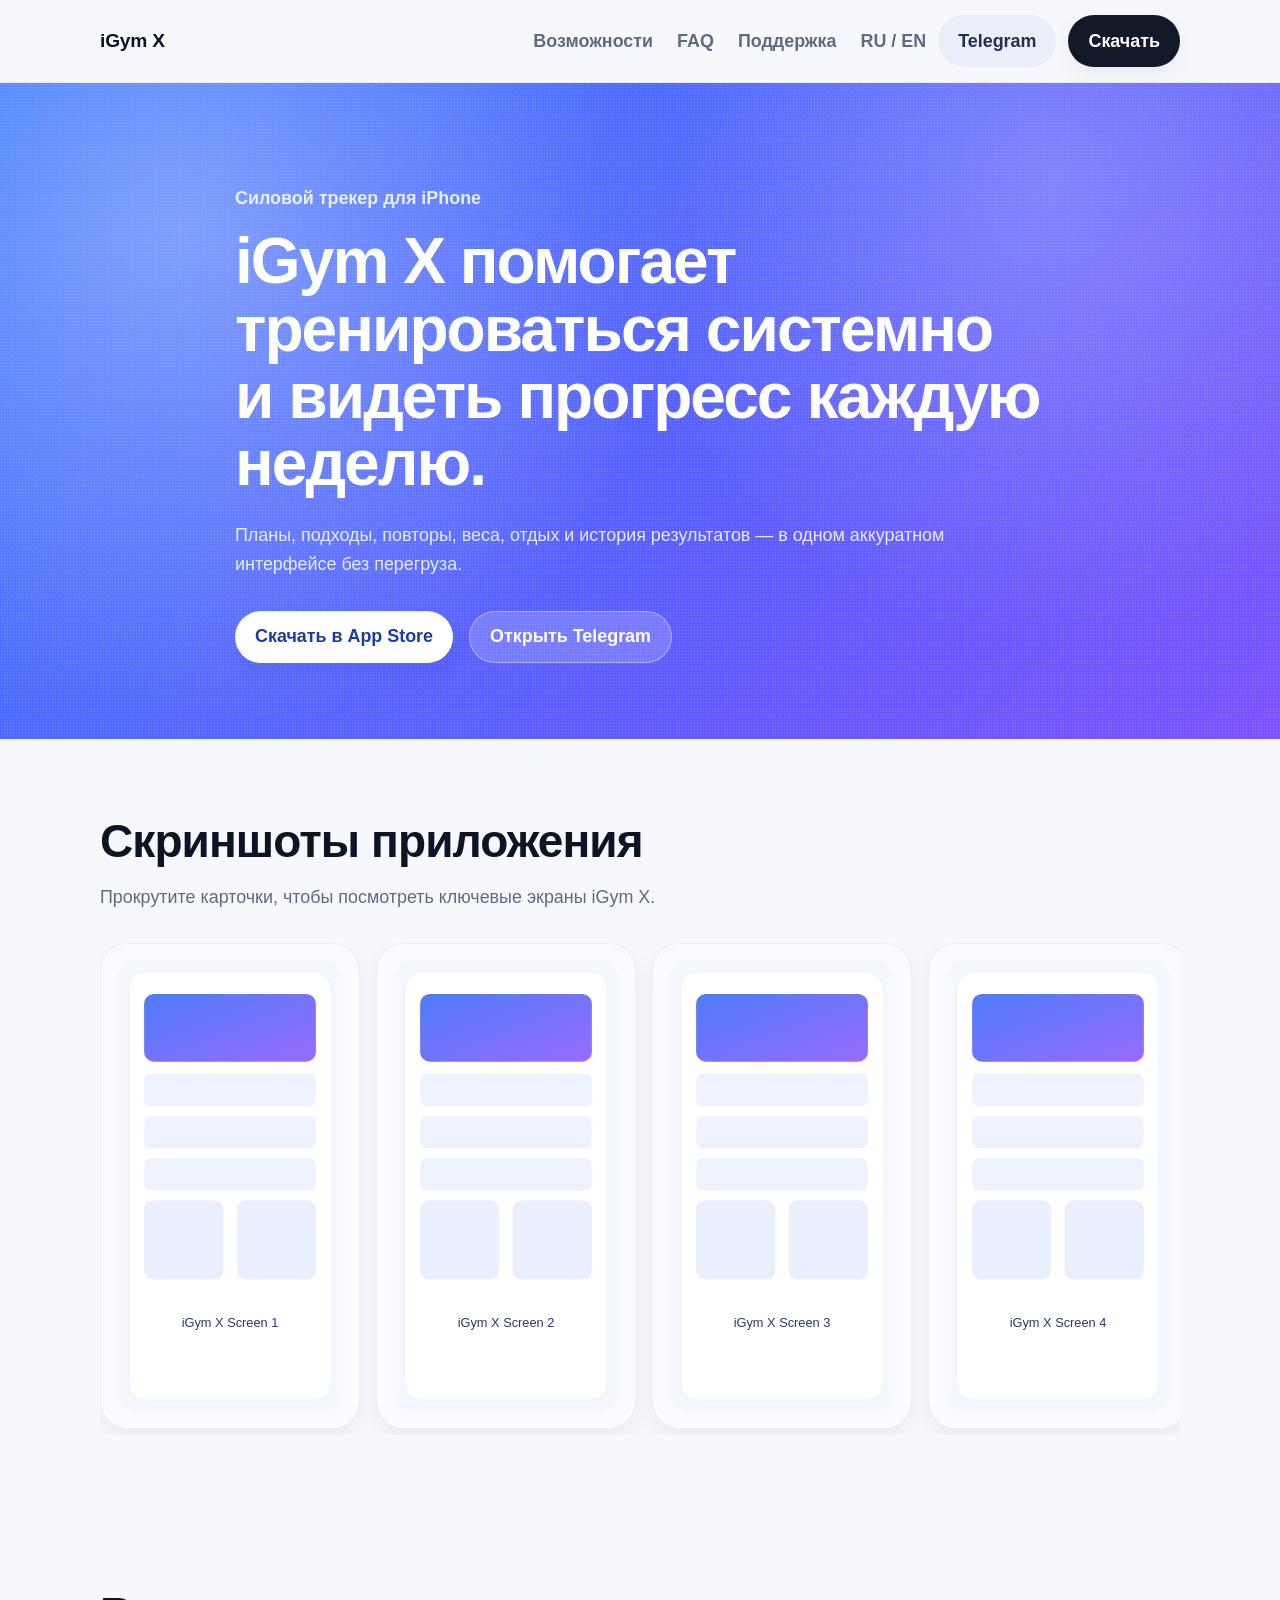
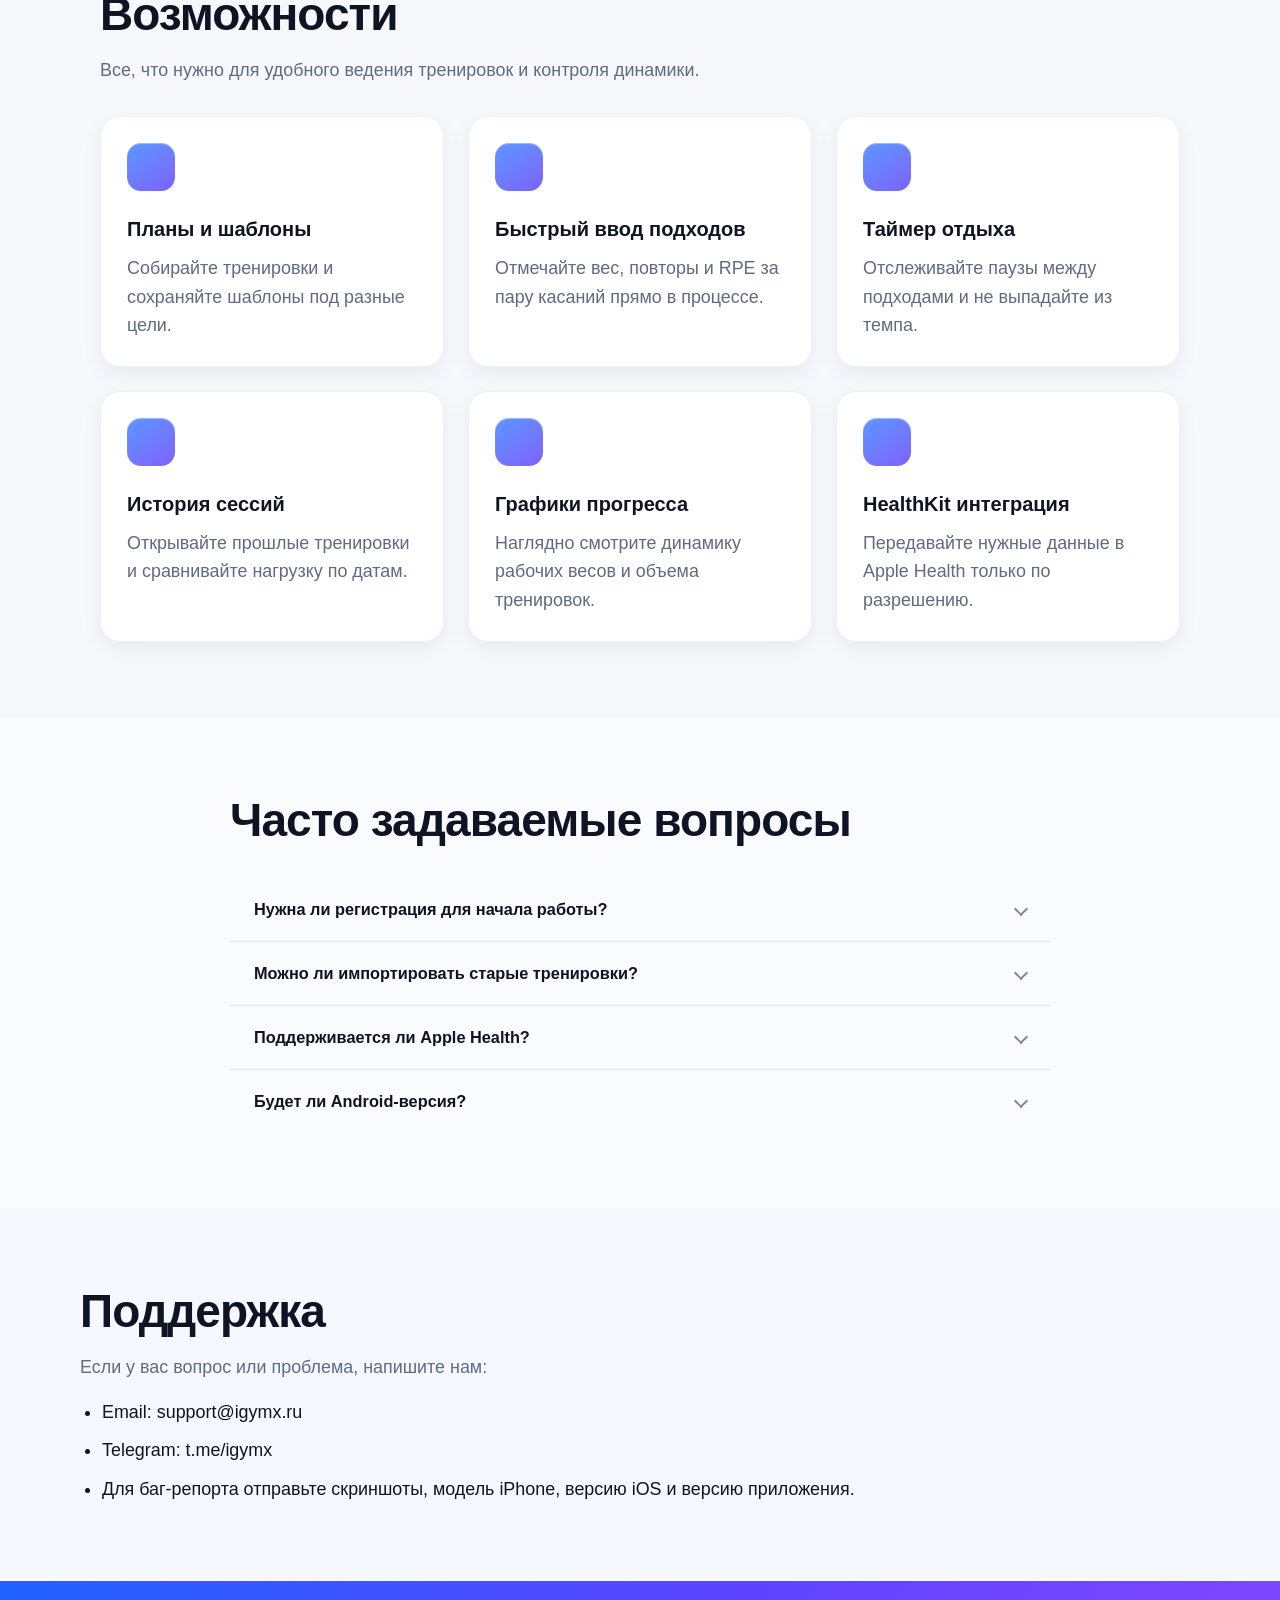
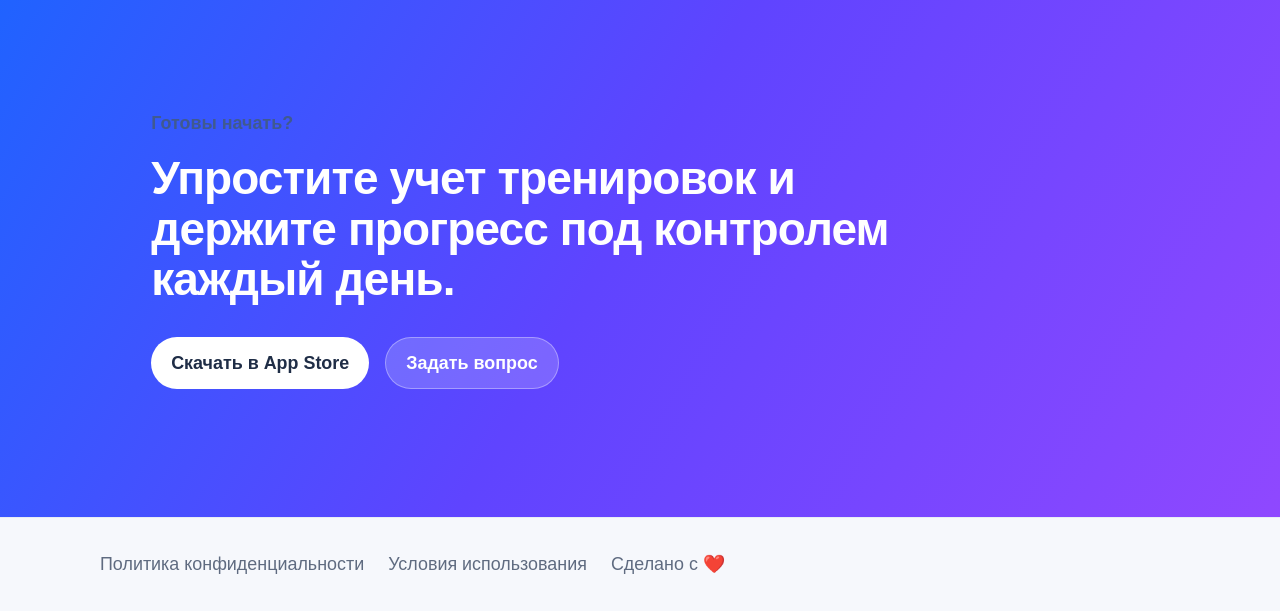
==== index.html @ c6cf5e9f "Refactor landing sections to full-bleed layout" ====
<!doctype html>
<html lang="ru">
<head>
  <meta charset="UTF-8">
  <meta name="viewport" content="width=device-width, initial-scale=1">
  <meta name="description" content="iGym X — силовой трекер для учета тренировок, прогресса и отдыха.">
  <title>iGym X — Силовой трекер тренировок</title>
  <link rel="stylesheet" href="assets/styles.css">
</head>
<body>
  <header class="site-header">
    <div class="container header-inner">
      <a class="brand" href="/">iGym X</a>
      <nav class="header-nav desktop-nav" aria-label="Навигация по сайту">
        <a href="#features">Возможности</a>
        <a href="#faq">FAQ</a>
        <a href="#support">Поддержка</a>
      </nav>
      <div class="header-actions">
        <a class="lang-link" href="index-en.html" aria-label="Switch language">RU / EN</a>
        <a class="btn btn-secondary" href="https://t.me/igymx" target="_blank" rel="noopener">Telegram</a>
        <a class="btn btn-primary" href="#">Скачать</a>
      </div>
      <button class="menu-toggle" type="button" aria-expanded="false" aria-controls="mobile-menu" aria-label="Открыть меню">
        <span></span><span></span><span></span>
      </button>
    </div>
    <nav id="mobile-menu" class="container mobile-menu" aria-label="Мобильное меню">
      <a href="#features">Возможности</a>
      <a href="#faq">FAQ</a>
      <a href="#support">Поддержка</a>
      <a class="lang-link" href="index-en.html">RU / EN</a>
      <a class="btn btn-secondary" href="https://t.me/igymx" target="_blank" rel="noopener">Telegram</a>
      <a class="btn btn-primary" href="#">Скачать</a>
    </nav>
  </header>

  <main>
    <section class="section section--hero" id="hero">
      <div class="container hero-content">
        <p class="eyebrow">Силовой трекер для iPhone</p>
        <h1>iGym X помогает тренироваться системно и видеть прогресс каждую неделю.</h1>
        <p class="subtitle">Планы, подходы, повторы, веса, отдых и история результатов — в одном аккуратном интерфейсе без перегруза.</p>
        <div class="hero-actions-row">
          <a class="btn btn-primary" href="#">Скачать в App Store</a>
          <a class="btn btn-secondary" href="https://t.me/igymx" target="_blank" rel="noopener">Открыть Telegram</a>
        </div>
      </div>
    </section>

    <section class="section">
      <div class="container">
        <div class="section-heading">
          <h2>Скриншоты приложения</h2>
          <p>Прокрутите карточки, чтобы посмотреть ключевые экраны iGym X.</p>
        </div>
        <div class="screens-carousel" aria-label="Скриншоты приложения">
          <article class="screen-slide"><img src="assets/img/screen-1.svg" alt="Экран с программой тренировок"></article>
          <article class="screen-slide"><img src="assets/img/screen-2.svg" alt="Экран активной тренировки"></article>
          <article class="screen-slide"><img src="assets/img/screen-3.svg" alt="Экран таймера отдыха"></article>
          <article class="screen-slide"><img src="assets/img/screen-4.svg" alt="Экран истории тренировок"></article>
          <article class="screen-slide"><img src="assets/img/screen-5.svg" alt="Экран аналитики прогресса"></article>
          <article class="screen-slide"><img src="assets/img/screen-6.svg" alt="Экран измерений тела"></article>
        </div>
      </div>
    </section>

    <section class="section section--features" id="features">
      <div class="container">
        <div class="section-heading">
          <h2>Возможности</h2>
          <p>Все, что нужно для удобного ведения тренировок и контроля динамики.</p>
        </div>
        <div class="features-grid">
          <article class="feature-card"><span class="feature-icon" aria-hidden="true"></span><h3>Планы и шаблоны</h3><p>Собирайте тренировки и сохраняйте шаблоны под разные цели.</p></article>
          <article class="feature-card"><span class="feature-icon" aria-hidden="true"></span><h3>Быстрый ввод подходов</h3><p>Отмечайте вес, повторы и RPE за пару касаний прямо в процессе.</p></article>
          <article class="feature-card"><span class="feature-icon" aria-hidden="true"></span><h3>Таймер отдыха</h3><p>Отслеживайте паузы между подходами и не выпадайте из темпа.</p></article>
          <article class="feature-card"><span class="feature-icon" aria-hidden="true"></span><h3>История сессий</h3><p>Открывайте прошлые тренировки и сравнивайте нагрузку по датам.</p></article>
          <article class="feature-card"><span class="feature-icon" aria-hidden="true"></span><h3>Графики прогресса</h3><p>Наглядно смотрите динамику рабочих весов и объема тренировок.</p></article>
          <article class="feature-card"><span class="feature-icon" aria-hidden="true"></span><h3>HealthKit интеграция</h3><p>Передавайте нужные данные в Apple Health только по разрешению.</p></article>
        </div>
      </div>
    </section>

    <section class="section section--faq" id="faq">
      <div class="container faq-wrap">
        <div class="section-heading">
          <h2>Часто задаваемые вопросы</h2>
        </div>
        <div class="faq-list" data-accordion>
          <article class="faq-item">
            <button class="faq-question" type="button" aria-expanded="false">Нужна ли регистрация для начала работы?<span class="chevron" aria-hidden="true"></span></button>
            <div class="faq-answer"><p>Нет, базовые функции доступны сразу после установки. Вы можете начать вести тренировки без долгой настройки.</p></div>
          </article>
          <article class="faq-item">
            <button class="faq-question" type="button" aria-expanded="false">Можно ли импортировать старые тренировки?<span class="chevron" aria-hidden="true"></span></button>
            <div class="faq-answer"><p>Да, в приложении предусмотрен ручной перенос ключевых данных: упражнений, подходов и рабочих весов.</p></div>
          </article>
          <article class="faq-item">
            <button class="faq-question" type="button" aria-expanded="false">Поддерживается ли Apple Health?<span class="chevron" aria-hidden="true"></span></button>
            <div class="faq-answer"><p>Да, интеграция работает через HealthKit и включается только после вашего явного согласия в настройках iOS.</p></div>
          </article>
          <article class="faq-item">
            <button class="faq-question" type="button" aria-expanded="false">Будет ли Android-версия?<span class="chevron" aria-hidden="true"></span></button>
            <div class="faq-answer"><p>Сейчас основной фокус на iOS. Новости по платформам публикуем в Telegram-канале iGym X.</p></div>
          </article>
        </div>
      </div>
    </section>

    <section class="section section--support" id="support">
      <div class="container support-box">
        <h2>Поддержка</h2>
        <p>Если у вас вопрос или проблема, напишите нам:</p>
        <ul>
          <li>Email: <a href="mailto:support@igymx.ru">support@igymx.ru</a></li>
          <li>Telegram: <a href="https://t.me/igymx" target="_blank" rel="noopener">t.me/igymx</a></li>
          <li>Для баг-репорта отправьте скриншоты, модель iPhone, версию iOS и версию приложения.</li>
        </ul>
      </div>
    </section>

    <section class="section section--cta">
      <div class="container">
        <div class="final-cta">
          <p class="eyebrow">Готовы начать?</p>
          <h2>Упростите учет тренировок и держите прогресс под контролем каждый день.</h2>
          <div class="hero-actions-row">
            <a class="btn btn-light" href="#">Скачать в App Store</a>
            <a class="btn btn-ghost" href="https://t.me/igymx" target="_blank" rel="noopener">Задать вопрос</a>
          </div>
        </div>
      </div>
    </section>
  </main>

  <footer class="site-footer">
    <div class="container footer-inner">
      <a href="privacy.html">Политика конфиденциальности</a>
      <a href="terms.html">Условия использования</a>
      <p>Сделано с ❤️</p>
    </div>
  </footer>

  <script src="assets/app.js"></script>
</body>
</html>
---- assets/styles.css ----
:root {
  --bg: #f6f8fc;
  --surface: #ffffff;
  --text: #0e1424;
  --muted: #5f6b80;
  --border: #eef0f4;
  --shadow-sm: 0 8px 20px rgba(15, 25, 44, 0.06);
  --shadow-md: 0 16px 38px rgba(15, 25, 44, 0.11);
  --radius-lg: 20px;
  --radius-xl: 28px;
  --container: 1120px;
  --space-12: 12px;
  --space-16: 16px;
  --space-24: 24px;
  --space-32: 32px;
  --space-48: 48px;
  --space-72: 72px;
  --space-96: 96px;
}

* { box-sizing: border-box; }

html, body { margin: 0; padding: 0; overflow-x: hidden; }

body {
  font-family: -apple-system, BlinkMacSystemFont, "Segoe UI", Roboto, Inter, "Helvetica Neue", Arial, sans-serif;
  background: var(--bg);
  color: var(--text);
  font-size: clamp(16px, 1.4vw, 18px);
  line-height: 1.6;
}

a {
  color: inherit;
  text-decoration: none;
}

a:hover { opacity: 0.9; }

img { display: block; max-width: 100%; height: auto; }

.container {
  max-width: 1120px;
  margin: 0 auto;
  padding: 0 20px;
}

.section {
  width: 100%;
  padding: clamp(48px, 6vw, 96px) 0;
}

h1, h2, h3, p { margin: 0; }

h1 {
  font-size: clamp(40px, 6vw, 64px);
  line-height: 1.05;
  letter-spacing: -0.03em;
  font-weight: 800;
}

h2 {
  font-size: clamp(30px, 4vw, 46px);
  line-height: 1.1;
  letter-spacing: -0.02em;
  font-weight: 800;
}

h3 {
  font-size: 1.25rem;
  line-height: 1.3;
  font-weight: 700;
}

.site-header {
  position: sticky;
  top: 0;
  z-index: 30;
  backdrop-filter: blur(14px);
  background: rgba(246, 248, 252, 0.82);
  border-bottom: 1px solid rgba(224, 230, 240, 0.7);
}

.header-inner {
  min-height: 82px;
  display: flex;
  align-items: center;
  gap: var(--space-24);
}

.brand {
  font-size: 1.2rem;
  font-weight: 800;
  letter-spacing: -0.01em;
}

.header-nav {
  margin-left: auto;
  display: flex;
  gap: var(--space-24);
  color: var(--muted);
  font-weight: 600;
}

.header-actions {
  display: flex;
  gap: var(--space-12);
  align-items: center;
}

.lang-link {
  color: var(--muted);
  font-weight: 600;
}

.btn {
  border: 0;
  border-radius: 999px;
  min-height: 52px;
  display: inline-flex;
  align-items: center;
  justify-content: center;
  padding: 0 20px;
  font-weight: 700;
  transition: transform .2s ease, filter .2s ease, box-shadow .2s ease;
  cursor: pointer;
}

.btn:hover {
  transform: translateY(-1px);
  filter: brightness(1.06);
}

.btn:focus-visible,
.faq-question:focus-visible,
.menu-toggle:focus-visible,
a:focus-visible {
  outline: 3px solid rgba(49, 106, 255, 0.35);
  outline-offset: 2px;
}

.btn-primary {
  background: #121a2a;
  color: #fff;
  box-shadow: var(--shadow-sm);
}

.btn-secondary {
  background: #e9eef8;
  color: #243148;
}

.btn-light {
  background: #ffffff;
  color: #1f2d46;
}

.btn-ghost {
  background: rgba(255, 255, 255, 0.18);
  color: #fff;
  border: 1px solid rgba(255, 255, 255, 0.34);
}

.menu-toggle {
  display: none;
  margin-left: auto;
  border: 1px solid var(--border);
  border-radius: 12px;
  width: 44px;
  height: 44px;
  background: #fff;
}

.menu-toggle span {
  display: block;
  width: 18px;
  height: 2px;
  margin: 4px auto;
  background: #2f3b53;
}

.mobile-menu {
  display: none;
  padding-bottom: var(--space-24);
  gap: var(--space-16);
  flex-direction: column;
}

.mobile-menu.is-open { display: flex; }

.section--hero {
  position: relative;
  overflow: hidden;
  background: linear-gradient(135deg, #2267ff 0%, #4f60ff 46%, #7c52ff 100%);
  color: #fff;
}

.section--hero::before,
.section--hero::after {
  content: "";
  position: absolute;
  inset: 0;
  pointer-events: none;
}

.section--hero::before {
  background:
    radial-gradient(circle at 14% 22%, rgba(255, 255, 255, 0.34), transparent 42%),
    radial-gradient(circle at 82% 16%, rgba(255, 255, 255, 0.24), transparent 38%),
    linear-gradient(116deg, rgba(255, 255, 255, 0.08), transparent 62%);
}

.section--hero::after {
  opacity: 0.22;
  background-image: radial-gradient(rgba(255, 255, 255, 0.9) 0.7px, transparent 0.7px);
  background-size: 3px 3px;
}

.hero-content {
  position: relative;
  z-index: 1;
  max-width: 850px;
  padding-top: var(--space-24);
}

.eyebrow {
  margin-bottom: var(--space-16);
  color: #405a8f;
  font-weight: 700;
}

.section--hero .eyebrow,
.section--hero .subtitle { color: rgba(245, 249, 255, 0.9); }

.section--hero .btn-primary {
  background: #fff;
  color: #1d3d9e;
}

.section--hero .btn-secondary {
  background: rgba(255, 255, 255, 0.18);
  color: #fff;
  border: 1px solid rgba(255, 255, 255, 0.38);
}

.subtitle {
  margin-top: var(--space-24);
  color: var(--muted);
  max-width: 720px;
}

.hero-actions-row {
  margin-top: var(--space-32);
  display: flex;
  gap: var(--space-16);
  flex-wrap: wrap;
}

.section-heading {
  margin-bottom: var(--space-32);
}

.section-heading p {
  margin-top: var(--space-16);
  color: var(--muted);
}

.screens-carousel {
  display: grid;
  grid-auto-flow: column;
  grid-auto-columns: minmax(260px, 1fr);
  overflow-x: auto;
  gap: var(--space-16);
  scroll-snap-type: x mandatory;
  padding-bottom: 6px;
}

.screen-slide {
  background: #f9fbff;
  border-radius: var(--radius-xl);
  border: 1px solid #ebeff7;
  padding: var(--space-16);
  box-shadow: var(--shadow-sm);
  scroll-snap-align: start;
  min-height: 360px;
  display: flex;
  align-items: center;
  justify-content: center;
}

.features-grid {
  display: grid;
  grid-template-columns: repeat(3, minmax(0, 1fr));
  gap: var(--space-24);
}

.feature-card {
  background: var(--surface);
  border: 1px solid var(--border);
  border-radius: var(--radius-lg);
  padding: 26px;
  box-shadow: var(--shadow-sm);
}

.feature-icon {
  width: 48px;
  height: 48px;
  border-radius: 14px;
  display: inline-block;
  margin-bottom: var(--space-16);
  background: linear-gradient(145deg, #5b97ff, #7f62ff);
  box-shadow: inset 0 1px 1px rgba(255, 255, 255, 0.4);
}

.feature-card p {
  margin-top: var(--space-12);
  color: var(--muted);
}

.faq-wrap { max-width: 860px; }

.faq-list {
  background: transparent;
  overflow: hidden;
}

.faq-item + .faq-item { border-top: 1px solid #dce3f4; }

.faq-question {
  width: 100%;
  border: 0;
  background: transparent;
  text-align: left;
  padding: 22px var(--space-24);
  font-size: 1.02rem;
  font-weight: 700;
  display: flex;
  align-items: center;
  justify-content: space-between;
  color: var(--text);
}

.chevron {
  width: 10px;
  height: 10px;
  border-right: 2px solid #7c889f;
  border-bottom: 2px solid #7c889f;
  transform: rotate(45deg);
  transition: transform .28s ease;
  margin-left: 12px;
  flex-shrink: 0;
}

.faq-question[aria-expanded="true"] .chevron { transform: rotate(225deg); }

.faq-answer {
  display: grid;
  grid-template-rows: 0fr;
  transition: grid-template-rows .32s ease;
}

.faq-answer p {
  overflow: hidden;
  padding: 0 var(--space-24);
  color: var(--muted);
}

.faq-item.is-open .faq-answer {
  grid-template-rows: 1fr;
  padding-bottom: 20px;
}

.support-box {
  padding: 0;
}

.support-box p { margin-top: var(--space-16); color: var(--muted); }
.support-box ul { margin: var(--space-16) 0 0; padding-left: 22px; }
.support-box li + li { margin-top: 10px; }

.final-cta {
  padding: clamp(30px, 4vw, 58px);
  color: #fff;
}

.final-cta h2 {
  margin-top: var(--space-12);
  max-width: 760px;
}

.site-footer {
  padding: var(--space-32) 0;
  border-top: 1px solid #e8edf5;
}

.section--support { background: #f6f8ff; }

.section--features { background: var(--bg); }

.section--faq { background: #f9fbff; }

.section--cta {
  background: linear-gradient(120deg, #1f63ff, #5f44ff 48%, #8f48ff);
}

.footer-inner {
  display: flex;
  flex-wrap: wrap;
  gap: var(--space-16) var(--space-24);
  color: var(--muted);
}

@media (max-width: 980px) {
  .features-grid { grid-template-columns: repeat(2, minmax(0, 1fr)); }
  .desktop-nav { display: none; }
}

@media (max-width: 820px) {
  .header-actions { display: none; }
  .menu-toggle { display: inline-block; }
}

@media (max-width: 700px) {
  .section { padding: var(--space-48) 0; }
  .container { padding: 0 16px; }
  .features-grid { grid-template-columns: 1fr; }
  .faq-question { padding: 18px var(--space-16); }
  .faq-answer p { padding: 0 var(--space-16); }
}
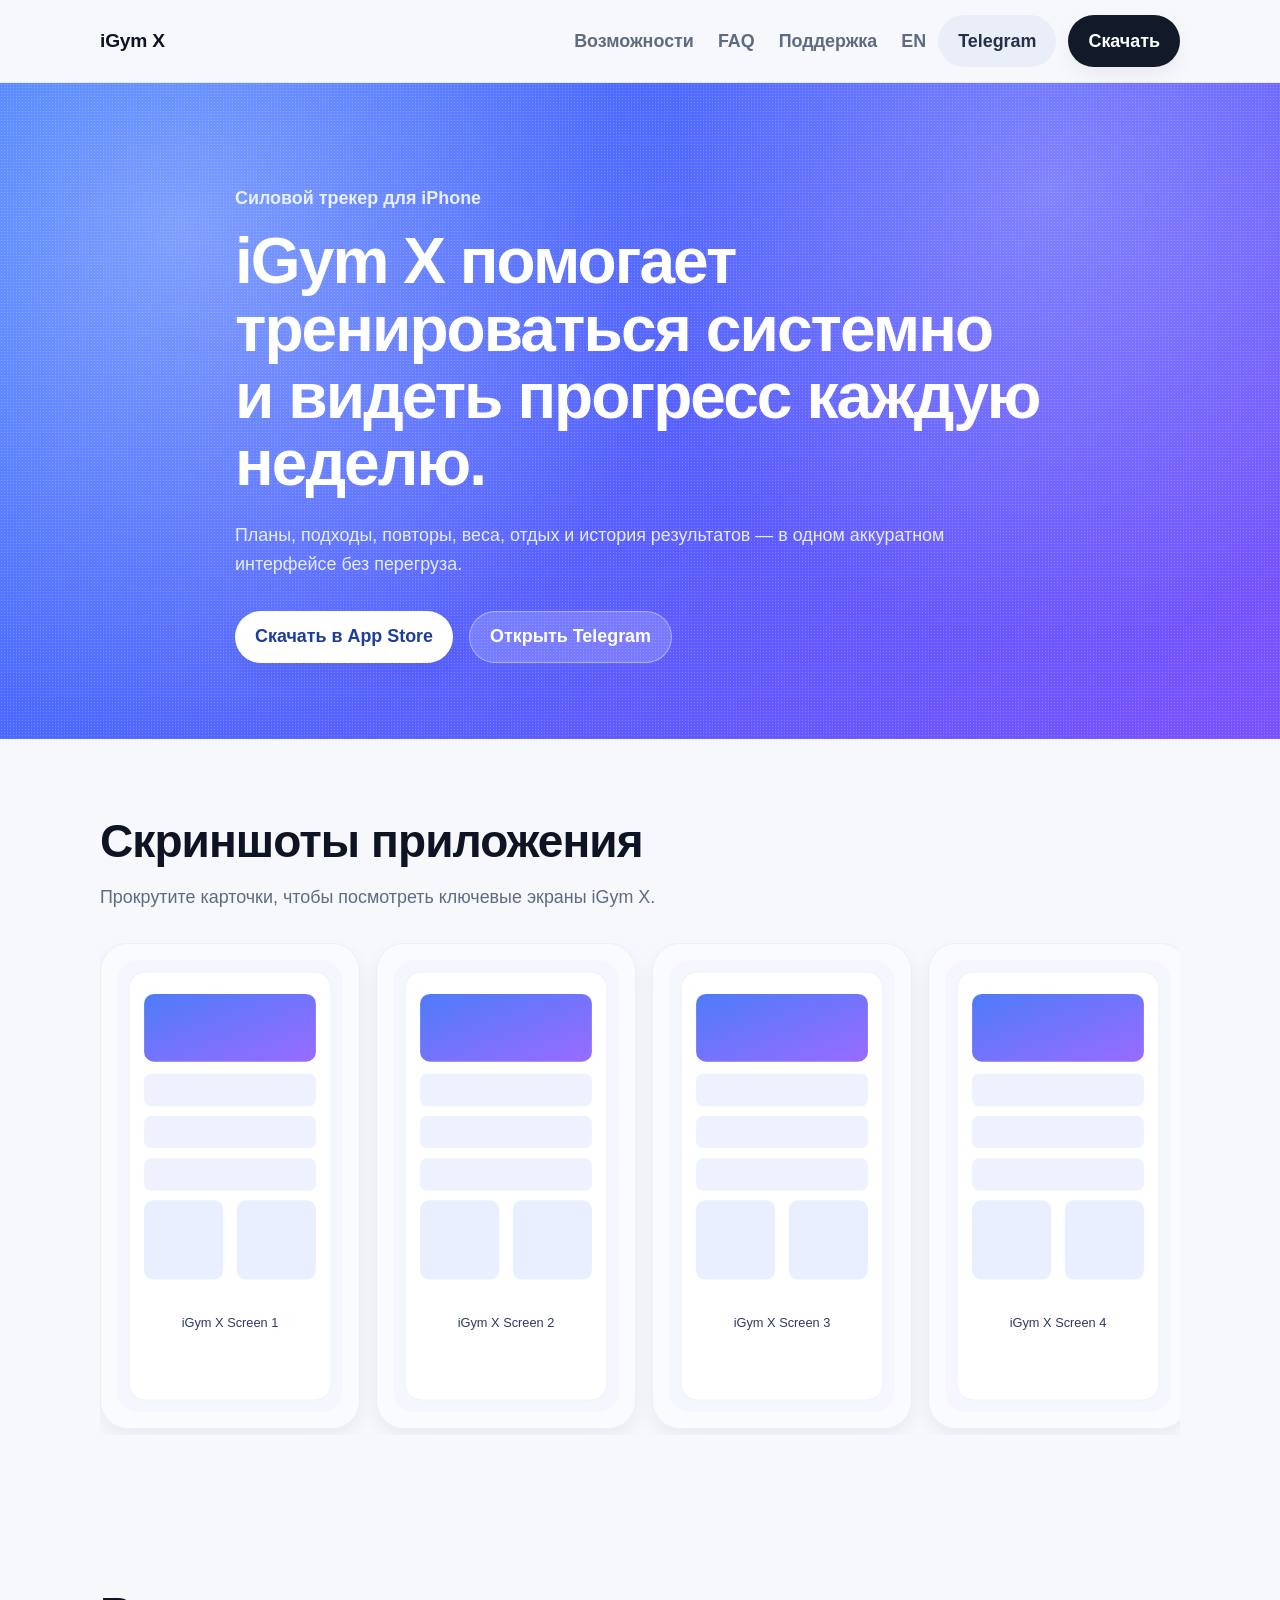
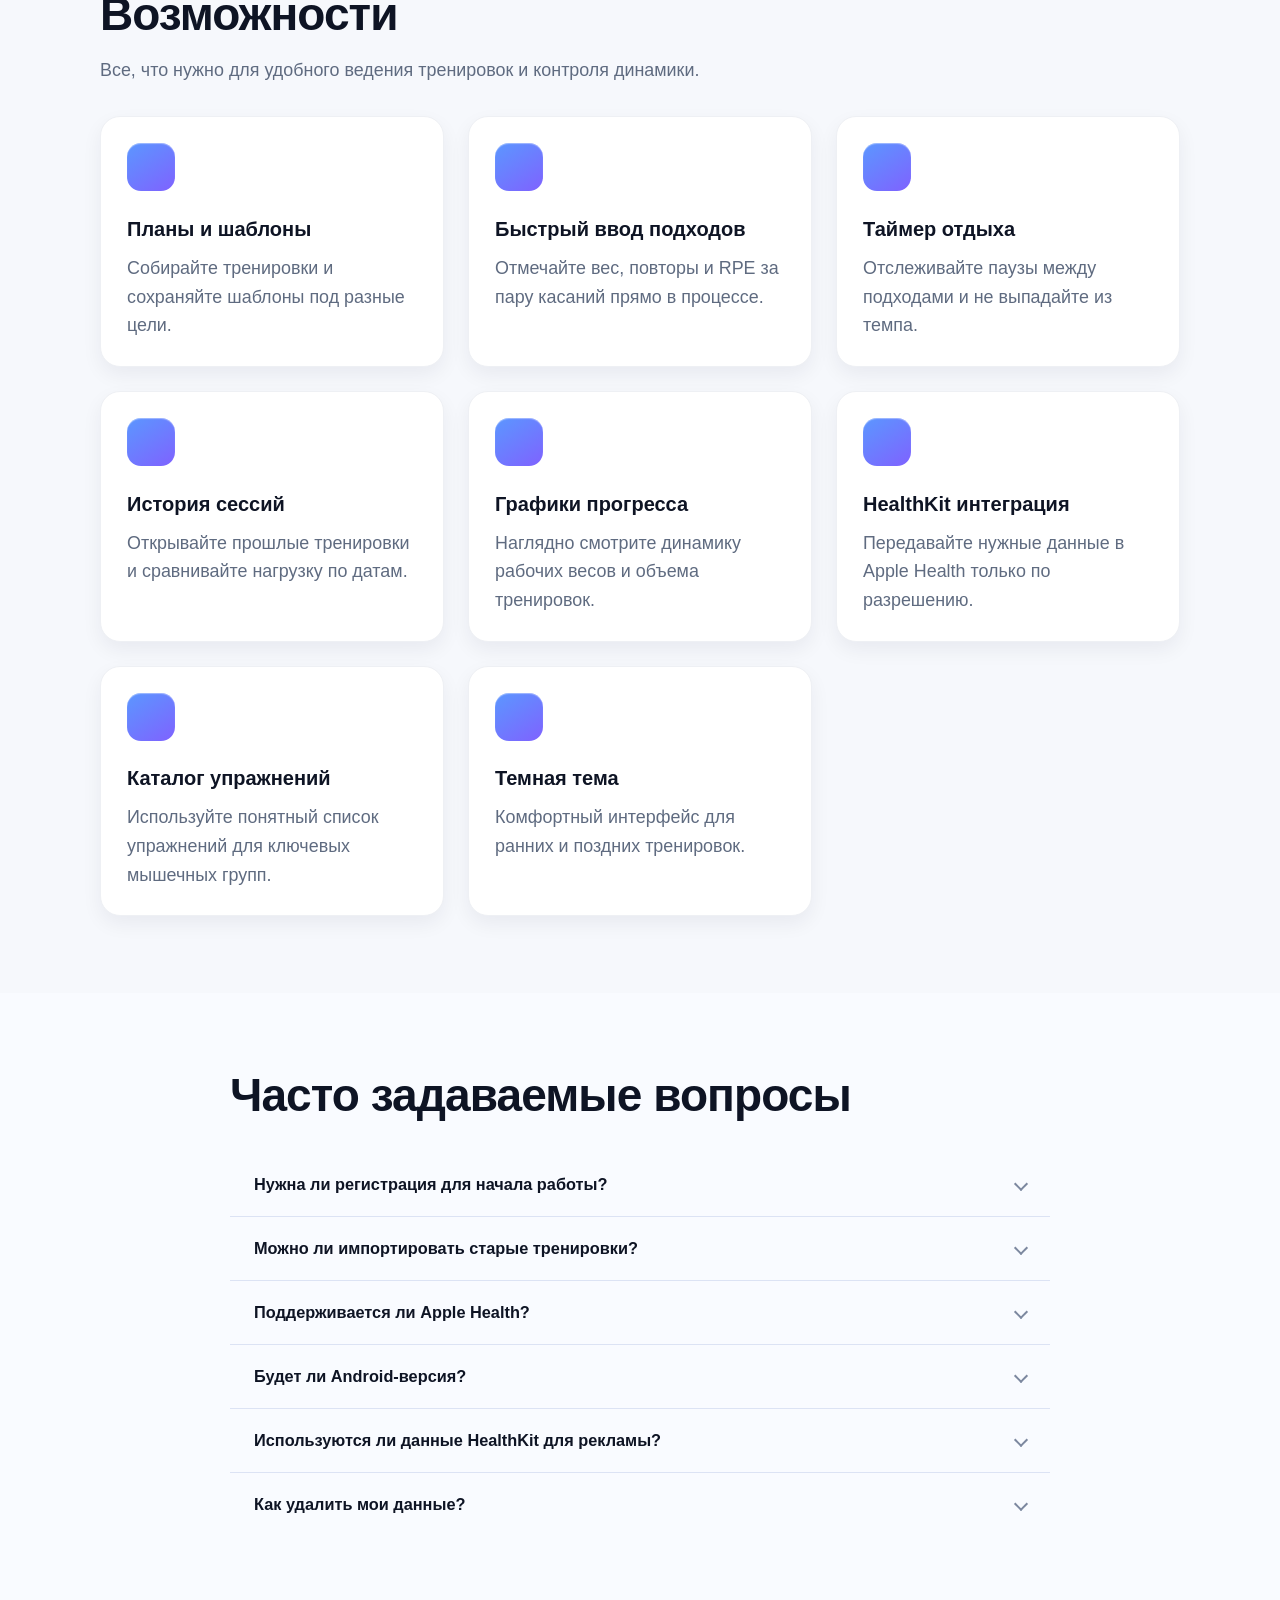
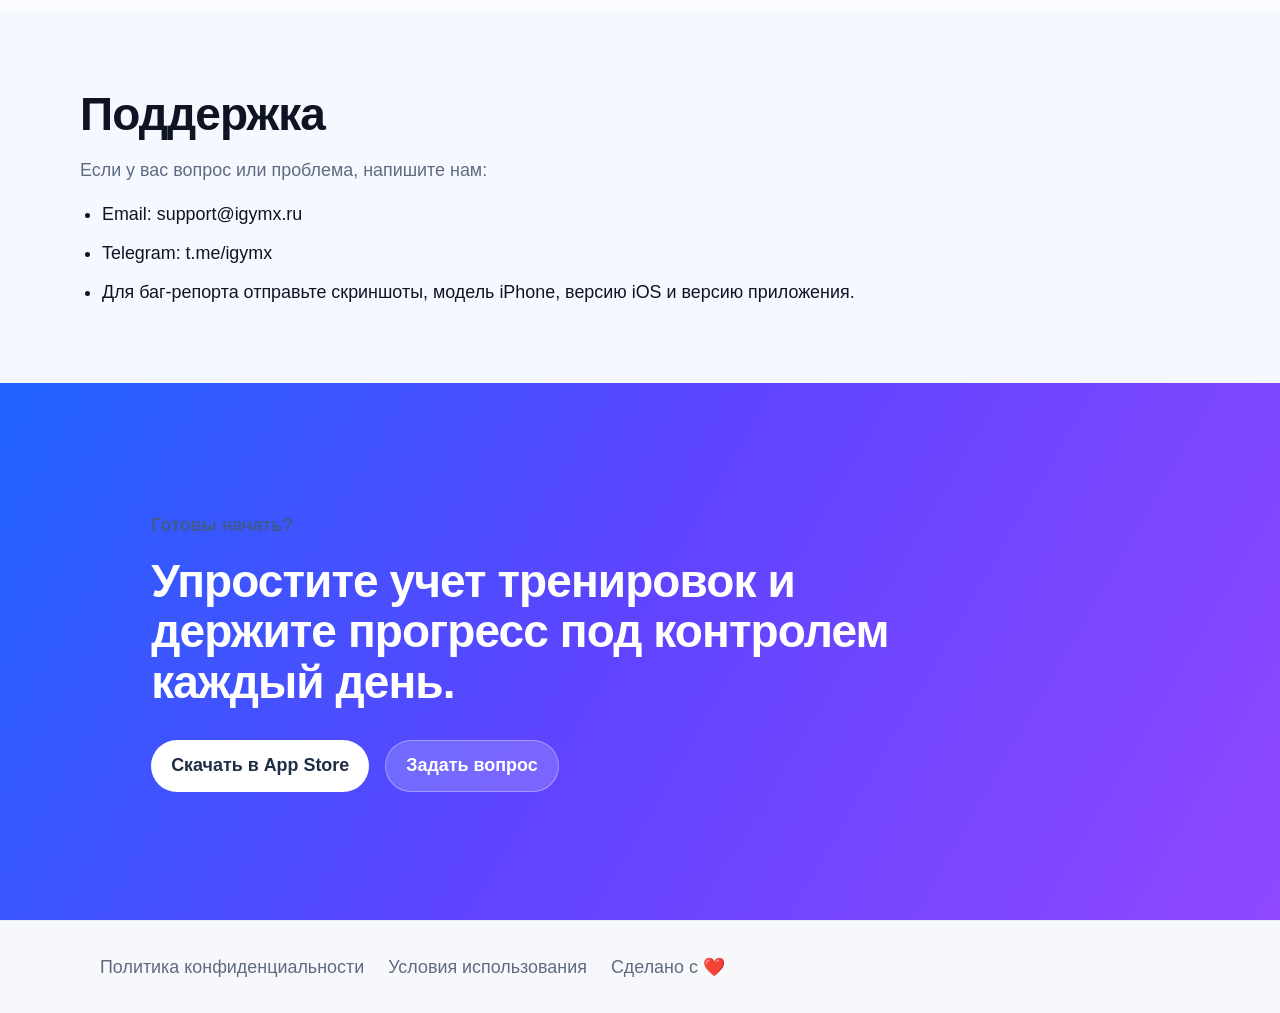
==== commit 948bf424: "Fix EN landing structure and align RU/EN layouts" ====
--- a/index.html
+++ b/index.html
@@ -17,7 +17,7 @@
         <a href="#support">Поддержка</a>
       </nav>
       <div class="header-actions">
-        <a class="lang-link" href="index-en.html" aria-label="Switch language">RU / EN</a>
+        <a class="lang-link" href="/index-en.html" aria-label="Switch language to English">EN</a>
         <a class="btn btn-secondary" href="https://t.me/igymx" target="_blank" rel="noopener">Telegram</a>
         <a class="btn btn-primary" href="#">Скачать</a>
       </div>
@@ -29,7 +29,7 @@
       <a href="#features">Возможности</a>
       <a href="#faq">FAQ</a>
       <a href="#support">Поддержка</a>
-      <a class="lang-link" href="index-en.html">RU / EN</a>
+      <a class="lang-link" href="/index-en.html">EN</a>
       <a class="btn btn-secondary" href="https://t.me/igymx" target="_blank" rel="noopener">Telegram</a>
       <a class="btn btn-primary" href="#">Скачать</a>
     </nav>
@@ -78,6 +78,8 @@
           <article class="feature-card"><span class="feature-icon" aria-hidden="true"></span><h3>История сессий</h3><p>Открывайте прошлые тренировки и сравнивайте нагрузку по датам.</p></article>
           <article class="feature-card"><span class="feature-icon" aria-hidden="true"></span><h3>Графики прогресса</h3><p>Наглядно смотрите динамику рабочих весов и объема тренировок.</p></article>
           <article class="feature-card"><span class="feature-icon" aria-hidden="true"></span><h3>HealthKit интеграция</h3><p>Передавайте нужные данные в Apple Health только по разрешению.</p></article>
+          <article class="feature-card"><span class="feature-icon" aria-hidden="true"></span><h3>Каталог упражнений</h3><p>Используйте понятный список упражнений для ключевых мышечных групп.</p></article>
+          <article class="feature-card"><span class="feature-icon" aria-hidden="true"></span><h3>Темная тема</h3><p>Комфортный интерфейс для ранних и поздних тренировок.</p></article>
         </div>
       </div>
     </section>
@@ -103,6 +105,14 @@
           <article class="faq-item">
             <button class="faq-question" type="button" aria-expanded="false">Будет ли Android-версия?<span class="chevron" aria-hidden="true"></span></button>
             <div class="faq-answer"><p>Сейчас основной фокус на iOS. Новости по платформам публикуем в Telegram-канале iGym X.</p></div>
+          </article>
+          <article class="faq-item">
+            <button class="faq-question" type="button" aria-expanded="false">Используются ли данные HealthKit для рекламы?<span class="chevron" aria-hidden="true"></span></button>
+            <div class="faq-answer"><p>Нет. Данные HealthKit не используются для рекламы и не передаются рекламным платформам.</p></div>
+          </article>
+          <article class="faq-item">
+            <button class="faq-question" type="button" aria-expanded="false">Как удалить мои данные?<span class="chevron" aria-hidden="true"></span></button>
+            <div class="faq-answer"><p>Вы можете удалить локальные данные в приложении или отправить запрос на удаление по email.</p></div>
           </article>
         </div>
       </div>
@@ -142,6 +152,6 @@
     </div>
   </footer>
 
-  <script src="assets/app.js"></script>
+  <script src="assets/app.js" defer></script>
 </body>
 </html>
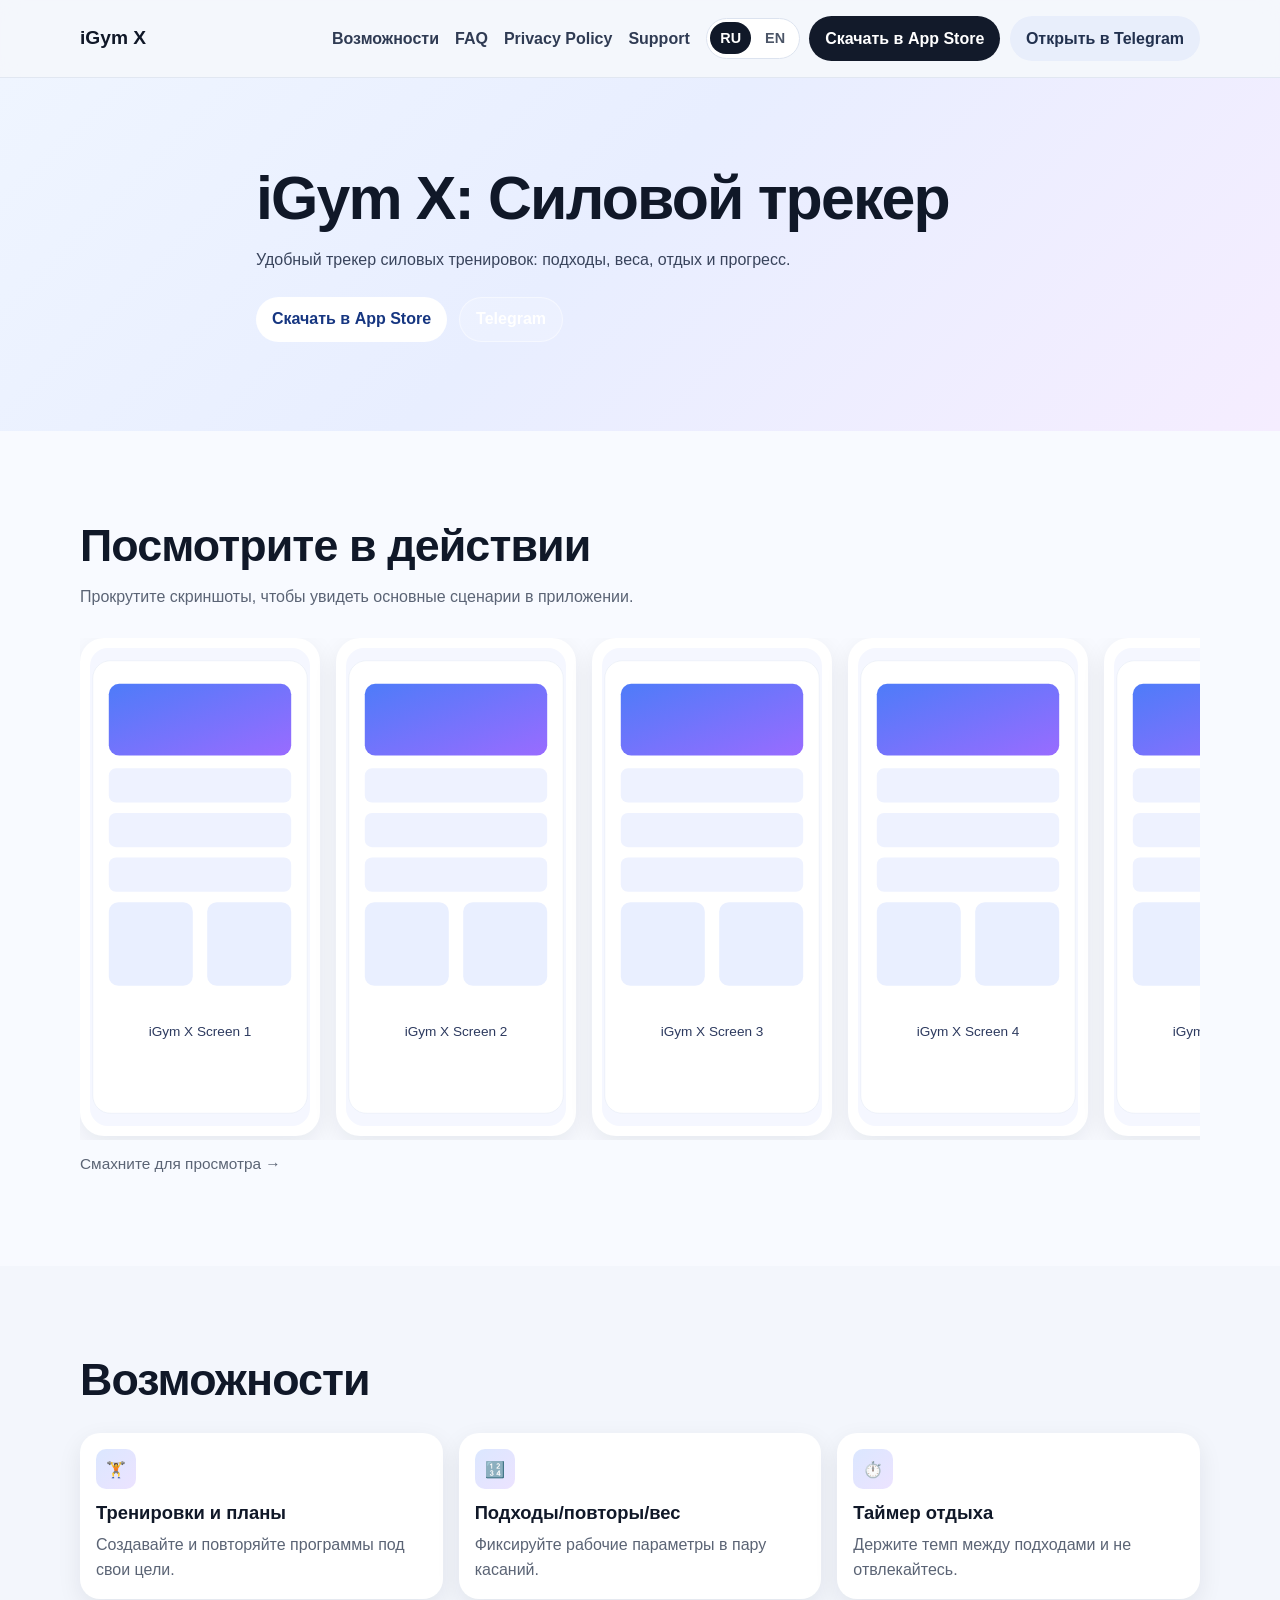
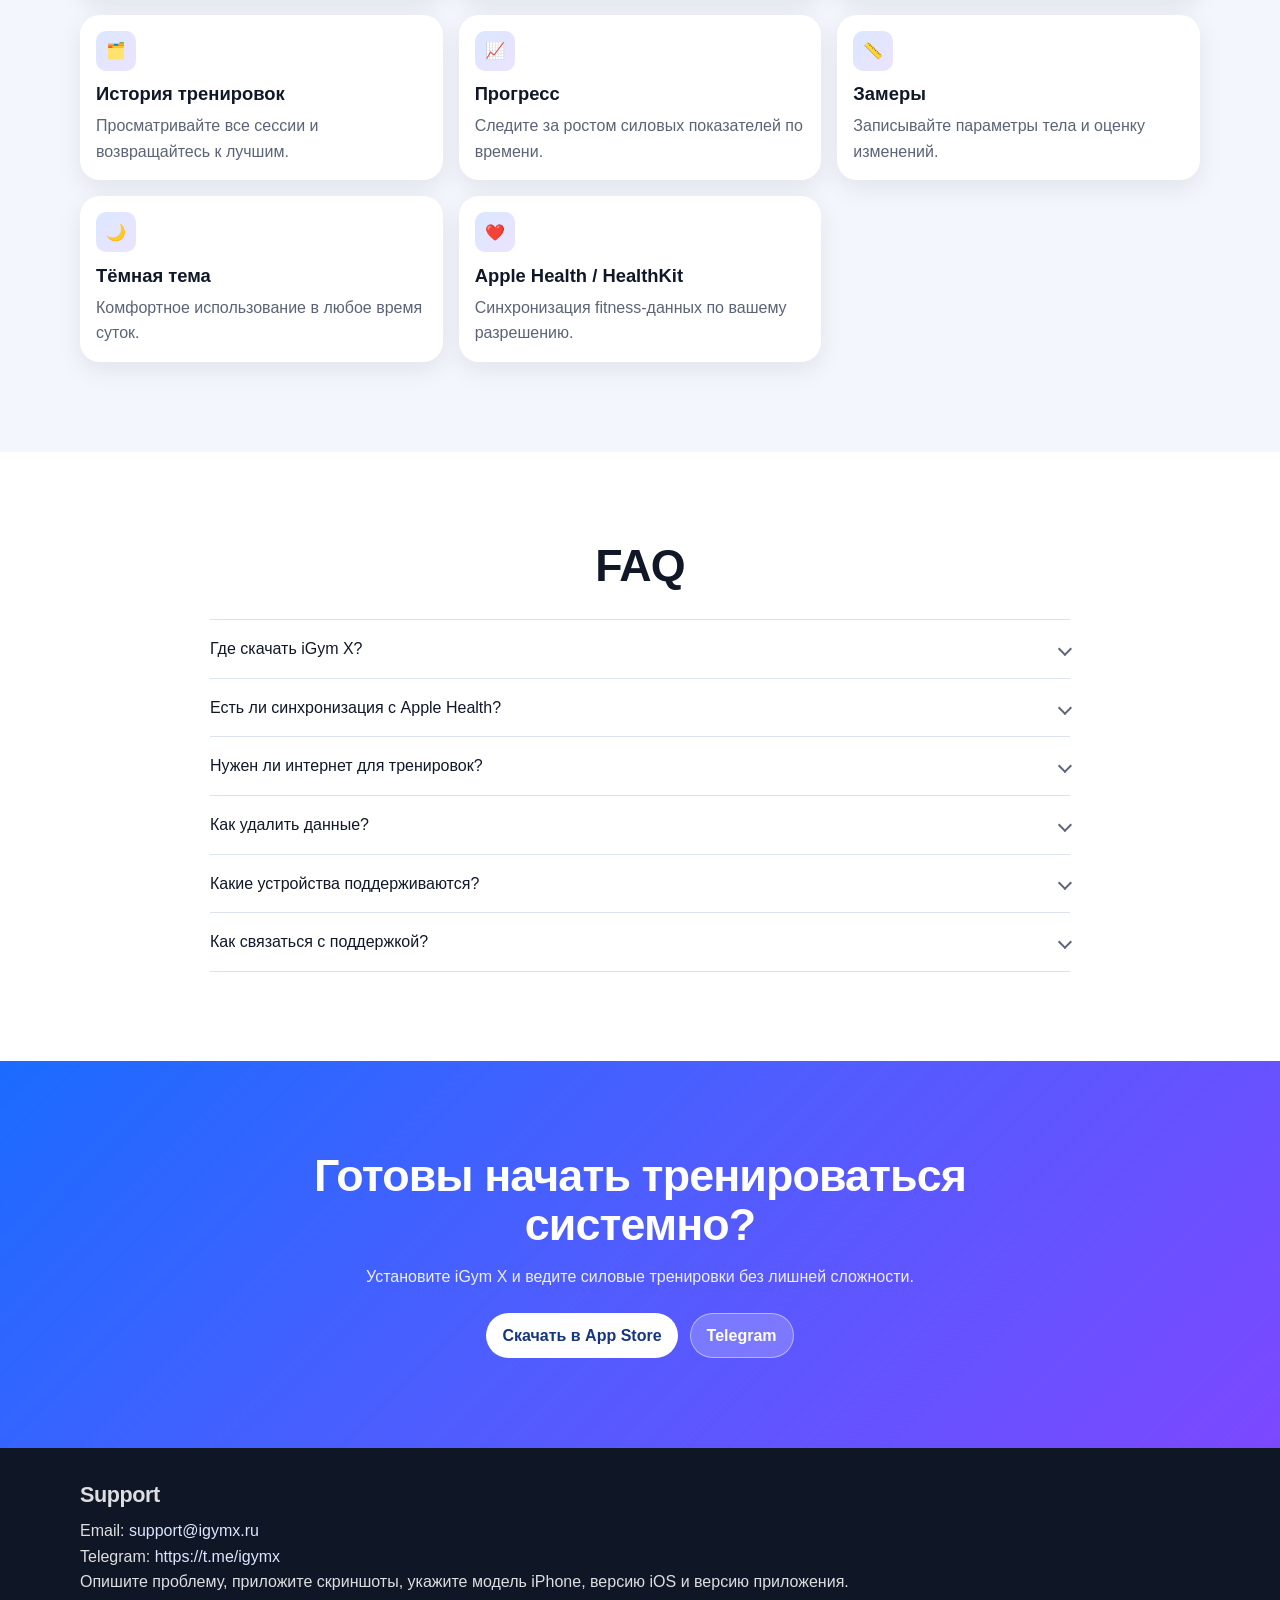
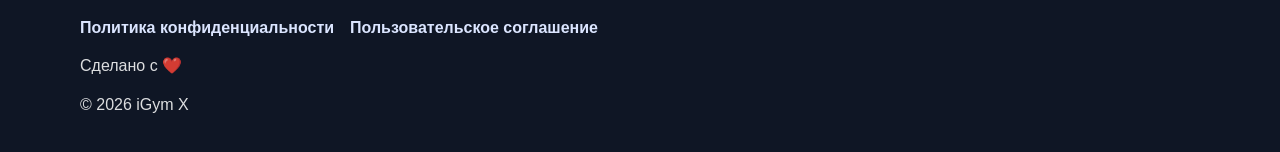
==== commit 9df17623: "Remove binary screenshot assets and use SVG placeholders" ====
--- a/index.html
+++ b/index.html
@@ -3,152 +3,191 @@
 <head>
   <meta charset="UTF-8">
   <meta name="viewport" content="width=device-width, initial-scale=1">
-  <meta name="description" content="iGym X — силовой трекер для учета тренировок, прогресса и отдыха.">
-  <title>iGym X — Силовой трекер тренировок</title>
+  <title>iGym X: Силовой трекер</title>
+  <meta name="description" content="iGym X — удобный трекер силовых тренировок: подходы, веса, отдых и прогресс.">
+  <meta property="og:title" content="iGym X: Силовой трекер">
+  <meta property="og:description" content="Удобный трекер силовых тренировок: подходы, веса, отдых и прогресс.">
+  <meta property="og:type" content="website">
+  <meta property="og:url" content="https://igymx.ru/">
+  <meta property="og:image" content="https://igymx.ru/assets/og-image.svg">
   <link rel="stylesheet" href="assets/styles.css">
 </head>
 <body>
   <header class="site-header">
-    <div class="container header-inner">
+    <div class="container header-row">
       <a class="brand" href="/">iGym X</a>
-      <nav class="header-nav desktop-nav" aria-label="Навигация по сайту">
+
+      <nav class="desktop-nav" aria-label="Основная навигация">
         <a href="#features">Возможности</a>
         <a href="#faq">FAQ</a>
-        <a href="#support">Поддержка</a>
+        <a href="privacy.html">Privacy Policy</a>
+        <a href="#support">Support</a>
       </nav>
-      <div class="header-actions">
-        <a class="lang-link" href="/index-en.html" aria-label="Switch language to English">EN</a>
-        <a class="btn btn-secondary" href="https://t.me/igymx" target="_blank" rel="noopener">Telegram</a>
-        <a class="btn btn-primary" href="#">Скачать</a>
+
+      <div class="header-cta desktop-actions">
+        <div class="lang-switch" role="group" aria-label="Переключение языка">
+          <a class="active" href="index.html" aria-current="page">RU</a>
+          <a href="index-en.html" lang="en">EN</a>
+        </div>
+        <a class="btn btn-primary" href="#" aria-label="Скачать в App Store">Скачать в App Store</a>
+        <a class="btn btn-secondary" href="https://t.me/igymx" target="_blank" rel="noopener">Открыть в Telegram</a>
       </div>
+
       <button class="menu-toggle" type="button" aria-expanded="false" aria-controls="mobile-menu" aria-label="Открыть меню">
         <span></span><span></span><span></span>
       </button>
     </div>
-    <nav id="mobile-menu" class="container mobile-menu" aria-label="Мобильное меню">
-      <a href="#features">Возможности</a>
-      <a href="#faq">FAQ</a>
-      <a href="#support">Поддержка</a>
-      <a class="lang-link" href="/index-en.html">EN</a>
-      <a class="btn btn-secondary" href="https://t.me/igymx" target="_blank" rel="noopener">Telegram</a>
-      <a class="btn btn-primary" href="#">Скачать</a>
+
+    <nav id="mobile-menu" class="mobile-menu" aria-label="Мобильное меню" hidden>
+      <div class="container mobile-menu-inner">
+        <a href="#features">Возможности</a>
+        <a href="#faq">FAQ</a>
+        <a href="privacy.html">Privacy Policy</a>
+        <a href="#support">Support</a>
+        <a class="btn btn-primary" href="#" aria-label="Скачать в App Store">Скачать в App Store</a>
+        <a class="btn btn-secondary" href="https://t.me/igymx" target="_blank" rel="noopener">Открыть в Telegram</a>
+        <div class="lang-switch" role="group" aria-label="Переключение языка">
+          <a class="active" href="index.html" aria-current="page">RU</a>
+          <a href="index-en.html" lang="en">EN</a>
+        </div>
+      </div>
     </nav>
   </header>
 
   <main>
-    <section class="section section--hero" id="hero">
+    <section class="section section-hero">
       <div class="container hero-content">
-        <p class="eyebrow">Силовой трекер для iPhone</p>
-        <h1>iGym X помогает тренироваться системно и видеть прогресс каждую неделю.</h1>
-        <p class="subtitle">Планы, подходы, повторы, веса, отдых и история результатов — в одном аккуратном интерфейсе без перегруза.</p>
-        <div class="hero-actions-row">
-          <a class="btn btn-primary" href="#">Скачать в App Store</a>
-          <a class="btn btn-secondary" href="https://t.me/igymx" target="_blank" rel="noopener">Открыть Telegram</a>
+        <h1>iGym X: Силовой трекер</h1>
+        <p>Удобный трекер силовых тренировок: подходы, веса, отдых и прогресс.</p>
+        <div class="hero-actions">
+          <a class="btn btn-light" href="#">Скачать в App Store</a><!-- TODO: заменить # на ссылку App Store -->
+          <a class="btn btn-ghost" href="https://t.me/igymx" target="_blank" rel="noopener">Telegram</a>
         </div>
       </div>
     </section>
 
-    <section class="section">
+    <section class="section section-screens">
       <div class="container">
-        <div class="section-heading">
-          <h2>Скриншоты приложения</h2>
-          <p>Прокрутите карточки, чтобы посмотреть ключевые экраны iGym X.</p>
+        <div class="section-head">
+          <h2>Посмотрите в действии</h2>
+          <p>Прокрутите скриншоты, чтобы увидеть основные сценарии в приложении.</p>
         </div>
-        <div class="screens-carousel" aria-label="Скриншоты приложения">
-          <article class="screen-slide"><img src="assets/img/screen-1.svg" alt="Экран с программой тренировок"></article>
-          <article class="screen-slide"><img src="assets/img/screen-2.svg" alt="Экран активной тренировки"></article>
-          <article class="screen-slide"><img src="assets/img/screen-3.svg" alt="Экран таймера отдыха"></article>
-          <article class="screen-slide"><img src="assets/img/screen-4.svg" alt="Экран истории тренировок"></article>
-          <article class="screen-slide"><img src="assets/img/screen-5.svg" alt="Экран аналитики прогресса"></article>
-          <article class="screen-slide"><img src="assets/img/screen-6.svg" alt="Экран измерений тела"></article>
+        <div class="screens-track" aria-label="Карусель скриншотов iGym X">
+          <article class="screen-card"><img src="assets/img/screen-1.svg" alt="Экран тренировки iGym X 1"></article>
+          <article class="screen-card"><img src="assets/img/screen-2.svg" alt="Экран тренировки iGym X 2"></article>
+          <article class="screen-card"><img src="assets/img/screen-3.svg" alt="Экран тренировки iGym X 3"></article>
+          <article class="screen-card"><img src="assets/img/screen-4.svg" alt="Экран тренировки iGym X 4"></article>
+          <article class="screen-card"><img src="assets/img/screen-5.svg" alt="Экран тренировки iGym X 5"></article>
+          <article class="screen-card"><img src="assets/img/screen-6.svg" alt="Экран тренировки iGym X 6"></article>
+        </div>
+        <p class="swipe-hint">Смахните для просмотра →</p>
+      </div>
+    </section>
+
+    <section class="section section-features" id="features">
+      <div class="container">
+        <div class="section-head">
+          <h2>Возможности</h2>
+        </div>
+        <div class="features-grid">
+          <article class="feature-card"><span class="feature-icon">🏋️</span><h3>Тренировки и планы</h3><p>Создавайте и повторяйте программы под свои цели.</p></article>
+          <article class="feature-card"><span class="feature-icon">🔢</span><h3>Подходы/повторы/вес</h3><p>Фиксируйте рабочие параметры в пару касаний.</p></article>
+          <article class="feature-card"><span class="feature-icon">⏱️</span><h3>Таймер отдыха</h3><p>Держите темп между подходами и не отвлекайтесь.</p></article>
+          <article class="feature-card"><span class="feature-icon">🗂️</span><h3>История тренировок</h3><p>Просматривайте все сессии и возвращайтесь к лучшим.</p></article>
+          <article class="feature-card"><span class="feature-icon">📈</span><h3>Прогресс</h3><p>Следите за ростом силовых показателей по времени.</p></article>
+          <article class="feature-card"><span class="feature-icon">📏</span><h3>Замеры</h3><p>Записывайте параметры тела и оценку изменений.</p></article>
+          <article class="feature-card"><span class="feature-icon">🌙</span><h3>Тёмная тема</h3><p>Комфортное использование в любое время суток.</p></article>
+          <article class="feature-card"><span class="feature-icon">❤️</span><h3>Apple Health / HealthKit</h3><p>Синхронизация fitness-данных по вашему разрешению.</p></article>
         </div>
       </div>
     </section>
 
-    <section class="section section--features" id="features">
-      <div class="container">
-        <div class="section-heading">
-          <h2>Возможности</h2>
-          <p>Все, что нужно для удобного ведения тренировок и контроля динамики.</p>
+    <section class="section section-faq" id="faq">
+      <div class="container narrow">
+        <div class="section-head center">
+          <h2>FAQ</h2>
         </div>
-        <div class="features-grid">
-          <article class="feature-card"><span class="feature-icon" aria-hidden="true"></span><h3>Планы и шаблоны</h3><p>Собирайте тренировки и сохраняйте шаблоны под разные цели.</p></article>
-          <article class="feature-card"><span class="feature-icon" aria-hidden="true"></span><h3>Быстрый ввод подходов</h3><p>Отмечайте вес, повторы и RPE за пару касаний прямо в процессе.</p></article>
-          <article class="feature-card"><span class="feature-icon" aria-hidden="true"></span><h3>Таймер отдыха</h3><p>Отслеживайте паузы между подходами и не выпадайте из темпа.</p></article>
-          <article class="feature-card"><span class="feature-icon" aria-hidden="true"></span><h3>История сессий</h3><p>Открывайте прошлые тренировки и сравнивайте нагрузку по датам.</p></article>
-          <article class="feature-card"><span class="feature-icon" aria-hidden="true"></span><h3>Графики прогресса</h3><p>Наглядно смотрите динамику рабочих весов и объема тренировок.</p></article>
-          <article class="feature-card"><span class="feature-icon" aria-hidden="true"></span><h3>HealthKit интеграция</h3><p>Передавайте нужные данные в Apple Health только по разрешению.</p></article>
-          <article class="feature-card"><span class="feature-icon" aria-hidden="true"></span><h3>Каталог упражнений</h3><p>Используйте понятный список упражнений для ключевых мышечных групп.</p></article>
-          <article class="feature-card"><span class="feature-icon" aria-hidden="true"></span><h3>Темная тема</h3><p>Комфортный интерфейс для ранних и поздних тренировок.</p></article>
-        </div>
-      </div>
-    </section>
 
-    <section class="section section--faq" id="faq">
-      <div class="container faq-wrap">
-        <div class="section-heading">
-          <h2>Часто задаваемые вопросы</h2>
-        </div>
-        <div class="faq-list" data-accordion>
+        <div class="faq" data-accordion>
           <article class="faq-item">
-            <button class="faq-question" type="button" aria-expanded="false">Нужна ли регистрация для начала работы?<span class="chevron" aria-hidden="true"></span></button>
-            <div class="faq-answer"><p>Нет, базовые функции доступны сразу после установки. Вы можете начать вести тренировки без долгой настройки.</p></div>
+            <button class="faq-question" type="button" aria-expanded="false" aria-controls="faq-ru-1" id="faq-btn-ru-1">
+              <span>Где скачать iGym X?</span><span class="chevron" aria-hidden="true"></span>
+            </button>
+            <div id="faq-ru-1" class="faq-answer" role="region" aria-labelledby="faq-btn-ru-1" hidden>
+              <p>Скоро в App Store. Пока используйте кнопку с placeholder-ссылкой на лендинге.</p>
+            </div>
           </article>
           <article class="faq-item">
-            <button class="faq-question" type="button" aria-expanded="false">Можно ли импортировать старые тренировки?<span class="chevron" aria-hidden="true"></span></button>
-            <div class="faq-answer"><p>Да, в приложении предусмотрен ручной перенос ключевых данных: упражнений, подходов и рабочих весов.</p></div>
+            <button class="faq-question" type="button" aria-expanded="false" aria-controls="faq-ru-2" id="faq-btn-ru-2">
+              <span>Есть ли синхронизация с Apple Health?</span><span class="chevron" aria-hidden="true"></span>
+            </button>
+            <div id="faq-ru-2" class="faq-answer" role="region" aria-labelledby="faq-btn-ru-2" hidden>
+              <p>Да, через HealthKit и только после вашего разрешения в iOS.</p>
+            </div>
           </article>
           <article class="faq-item">
-            <button class="faq-question" type="button" aria-expanded="false">Поддерживается ли Apple Health?<span class="chevron" aria-hidden="true"></span></button>
-            <div class="faq-answer"><p>Да, интеграция работает через HealthKit и включается только после вашего явного согласия в настройках iOS.</p></div>
+            <button class="faq-question" type="button" aria-expanded="false" aria-controls="faq-ru-3" id="faq-btn-ru-3">
+              <span>Нужен ли интернет для тренировок?</span><span class="chevron" aria-hidden="true"></span>
+            </button>
+            <div id="faq-ru-3" class="faq-answer" role="region" aria-labelledby="faq-btn-ru-3" hidden>
+              <p>Основные функции трекинга работают локально на устройстве.</p>
+            </div>
           </article>
           <article class="faq-item">
-            <button class="faq-question" type="button" aria-expanded="false">Будет ли Android-версия?<span class="chevron" aria-hidden="true"></span></button>
-            <div class="faq-answer"><p>Сейчас основной фокус на iOS. Новости по платформам публикуем в Telegram-канале iGym X.</p></div>
+            <button class="faq-question" type="button" aria-expanded="false" aria-controls="faq-ru-4" id="faq-btn-ru-4">
+              <span>Как удалить данные?</span><span class="chevron" aria-hidden="true"></span>
+            </button>
+            <div id="faq-ru-4" class="faq-answer" role="region" aria-labelledby="faq-btn-ru-4" hidden>
+              <p>Вы можете удалить данные в приложении или отправить запрос на support@igymx.ru.</p>
+            </div>
           </article>
           <article class="faq-item">
-            <button class="faq-question" type="button" aria-expanded="false">Используются ли данные HealthKit для рекламы?<span class="chevron" aria-hidden="true"></span></button>
-            <div class="faq-answer"><p>Нет. Данные HealthKit не используются для рекламы и не передаются рекламным платформам.</p></div>
+            <button class="faq-question" type="button" aria-expanded="false" aria-controls="faq-ru-5" id="faq-btn-ru-5">
+              <span>Какие устройства поддерживаются?</span><span class="chevron" aria-hidden="true"></span>
+            </button>
+            <div id="faq-ru-5" class="faq-answer" role="region" aria-labelledby="faq-btn-ru-5" hidden>
+              <p>iPhone с актуальными версиями iOS.</p>
+            </div>
           </article>
           <article class="faq-item">
-            <button class="faq-question" type="button" aria-expanded="false">Как удалить мои данные?<span class="chevron" aria-hidden="true"></span></button>
-            <div class="faq-answer"><p>Вы можете удалить локальные данные в приложении или отправить запрос на удаление по email.</p></div>
+            <button class="faq-question" type="button" aria-expanded="false" aria-controls="faq-ru-6" id="faq-btn-ru-6">
+              <span>Как связаться с поддержкой?</span><span class="chevron" aria-hidden="true"></span>
+            </button>
+            <div id="faq-ru-6" class="faq-answer" role="region" aria-labelledby="faq-btn-ru-6" hidden>
+              <p>Напишите на support@igymx.ru или в Telegram: @igymx.</p>
+            </div>
           </article>
         </div>
       </div>
     </section>
 
-    <section class="section section--support" id="support">
-      <div class="container support-box">
-        <h2>Поддержка</h2>
-        <p>Если у вас вопрос или проблема, напишите нам:</p>
-        <ul>
-          <li>Email: <a href="mailto:support@igymx.ru">support@igymx.ru</a></li>
-          <li>Telegram: <a href="https://t.me/igymx" target="_blank" rel="noopener">t.me/igymx</a></li>
-          <li>Для баг-репорта отправьте скриншоты, модель iPhone, версию iOS и версию приложения.</li>
-        </ul>
-      </div>
-    </section>
-
-    <section class="section section--cta">
-      <div class="container">
-        <div class="final-cta">
-          <p class="eyebrow">Готовы начать?</p>
-          <h2>Упростите учет тренировок и держите прогресс под контролем каждый день.</h2>
-          <div class="hero-actions-row">
-            <a class="btn btn-light" href="#">Скачать в App Store</a>
-            <a class="btn btn-ghost" href="https://t.me/igymx" target="_blank" rel="noopener">Задать вопрос</a>
-          </div>
+    <section class="section section-cta">
+      <div class="container cta-content">
+        <h2>Готовы начать тренироваться системно?</h2>
+        <p>Установите iGym X и ведите силовые тренировки без лишней сложности.</p>
+        <div class="hero-actions">
+          <a class="btn btn-light" href="#">Скачать в App Store</a>
+          <a class="btn btn-ghost" href="https://t.me/igymx" target="_blank" rel="noopener">Telegram</a>
         </div>
       </div>
     </section>
   </main>
 
-  <footer class="site-footer">
+  <footer class="site-footer" id="support">
     <div class="container footer-inner">
-      <a href="privacy.html">Политика конфиденциальности</a>
-      <a href="terms.html">Условия использования</a>
+      <section class="support-block" aria-labelledby="support-title">
+        <h2 id="support-title">Support</h2>
+        <p>Email: <a href="mailto:support@igymx.ru">support@igymx.ru</a></p>
+        <p>Telegram: <a href="https://t.me/igymx" target="_blank" rel="noopener">https://t.me/igymx</a></p>
+        <p>Опишите проблему, приложите скриншоты, укажите модель iPhone, версию iOS и версию приложения.</p>
+      </section>
+
+      <nav class="footer-links" aria-label="Ссылки в подвале">
+        <a href="/privacy.html">Политика конфиденциальности</a>
+        <a href="/terms.html">Пользовательское соглашение</a>
+      </nav>
       <p>Сделано с ❤️</p>
+      <p>© 2026 iGym X</p>
     </div>
   </footer>
 
--- a/assets/styles.css
+++ b/assets/styles.css
@@ -1,32 +1,29 @@
 :root {
-  --bg: #f6f8fc;
+  --container: 1120px;
+  --radius-card: 20px;
+  --shadow-sm: 0 8px 24px rgba(16, 24, 40, 0.08);
+  --shadow-md: 0 18px 42px rgba(16, 24, 40, 0.14);
+  --text: #101828;
+  --muted: #5b6475;
+  --border: #dce3ef;
+  --bg: #f4f7fc;
   --surface: #ffffff;
-  --text: #0e1424;
-  --muted: #5f6b80;
-  --border: #eef0f4;
-  --shadow-sm: 0 8px 20px rgba(15, 25, 44, 0.06);
-  --shadow-md: 0 16px 38px rgba(15, 25, 44, 0.11);
-  --radius-lg: 20px;
-  --radius-xl: 28px;
-  --container: 1120px;
-  --space-12: 12px;
-  --space-16: 16px;
-  --space-24: 24px;
-  --space-32: 32px;
-  --space-48: 48px;
-  --space-72: 72px;
-  --space-96: 96px;
+  --grad-hero: linear-gradient(135deg, #eff5ff 0%, #e8eeff 46%, #f5edff 100%);
+  --grad-cta: linear-gradient(135deg, #1b6bff 0%, #4f5dff 48%, #7c48ff 100%);
 }
 
 * { box-sizing: border-box; }
 
-html, body { margin: 0; padding: 0; overflow-x: hidden; }
+html, body {
+  margin: 0;
+  padding: 0;
+  overflow-x: hidden;
+}
 
 body {
-  font-family: -apple-system, BlinkMacSystemFont, "Segoe UI", Roboto, Inter, "Helvetica Neue", Arial, sans-serif;
+  font-family: -apple-system, BlinkMacSystemFont, "Segoe UI", Roboto, Arial, sans-serif;
+  color: var(--text);
   background: var(--bg);
-  color: var(--text);
-  font-size: clamp(16px, 1.4vw, 18px);
   line-height: 1.6;
 }
 
@@ -35,395 +32,426 @@
   text-decoration: none;
 }
 
-a:hover { opacity: 0.9; }
-
-img { display: block; max-width: 100%; height: auto; }
+a:hover { opacity: .9; }
+
+a:focus-visible,
+button:focus-visible {
+  outline: 3px solid rgba(52, 110, 255, .35);
+  outline-offset: 2px;
+}
+
+img {
+  display: block;
+  max-width: 100%;
+  height: auto;
+}
+
+h1, h2, h3, p { margin: 0; }
+
+h1 {
+  font-size: clamp(2.1rem, 6vw, 3.8rem);
+  line-height: 1.05;
+  letter-spacing: -0.03em;
+}
+
+h2 {
+  font-size: clamp(1.8rem, 4vw, 2.8rem);
+  line-height: 1.1;
+  letter-spacing: -0.02em;
+}
+
+h3 {
+  font-size: 1.15rem;
+  line-height: 1.3;
+}
 
 .container {
-  max-width: 1120px;
+  width: min(var(--container), 100% - 2.5rem);
   margin: 0 auto;
-  padding: 0 20px;
 }
 
 .section {
   width: 100%;
-  padding: clamp(48px, 6vw, 96px) 0;
-}
-
-h1, h2, h3, p { margin: 0; }
-
-h1 {
-  font-size: clamp(40px, 6vw, 64px);
-  line-height: 1.05;
-  letter-spacing: -0.03em;
-  font-weight: 800;
-}
-
-h2 {
-  font-size: clamp(30px, 4vw, 46px);
-  line-height: 1.1;
-  letter-spacing: -0.02em;
-  font-weight: 800;
-}
-
-h3 {
-  font-size: 1.25rem;
-  line-height: 1.3;
-  font-weight: 700;
-}
+  padding: clamp(3rem, 7vw, 6rem) 0;
+}
+
+.section-head {
+  margin-bottom: 1.8rem;
+}
+
+.section-head p {
+  margin-top: .85rem;
+  color: var(--muted);
+  max-width: 50rem;
+}
+
+.section-head.center { text-align: center; }
 
 .site-header {
   position: sticky;
   top: 0;
-  z-index: 30;
-  backdrop-filter: blur(14px);
-  background: rgba(246, 248, 252, 0.82);
-  border-bottom: 1px solid rgba(224, 230, 240, 0.7);
-}
-
-.header-inner {
-  min-height: 82px;
-  display: flex;
-  align-items: center;
-  gap: var(--space-24);
+  z-index: 50;
+  background: rgba(244, 247, 252, .9);
+  backdrop-filter: blur(10px);
+  border-bottom: 1px solid rgba(167, 184, 212, .25);
+}
+
+.header-row {
+  min-height: 4.8rem;
+  display: flex;
+  align-items: center;
+  gap: 1rem;
 }
 
 .brand {
   font-size: 1.2rem;
   font-weight: 800;
-  letter-spacing: -0.01em;
-}
-
-.header-nav {
+}
+
+.desktop-nav {
   margin-left: auto;
   display: flex;
-  gap: var(--space-24);
-  color: var(--muted);
-  font-weight: 600;
-}
-
-.header-actions {
-  display: flex;
-  gap: var(--space-12);
-  align-items: center;
-}
-
-.lang-link {
-  color: var(--muted);
-  font-weight: 600;
+  align-items: center;
+  gap: 1rem;
+}
+
+.desktop-nav a,
+.footer-links a,
+.mobile-menu a {
+  color: #2f3b53;
+  font-weight: 550;
+}
+
+.header-cta {
+  display: flex;
+  align-items: center;
+  gap: .6rem;
+}
+
+.header-right {
+  margin-left: auto;
+}
+
+.lang-switch {
+  display: inline-flex;
+  gap: .2rem;
+  padding: .2rem;
+  border: 1px solid var(--border);
+  border-radius: 999px;
+  background: #fff;
+}
+
+.lang-switch a {
+  padding: .28rem .65rem;
+  border-radius: 999px;
+  color: #4b5567;
+  font-size: .9rem;
+  font-weight: 700;
+}
+
+.lang-switch a.active {
+  background: #101828;
+  color: #fff;
 }
 
 .btn {
-  border: 0;
+  min-height: 2.8rem;
+  padding: 0 1rem;
   border-radius: 999px;
-  min-height: 52px;
+  font-weight: 700;
   display: inline-flex;
   align-items: center;
   justify-content: center;
-  padding: 0 20px;
-  font-weight: 700;
-  transition: transform .2s ease, filter .2s ease, box-shadow .2s ease;
-  cursor: pointer;
-}
-
-.btn:hover {
-  transform: translateY(-1px);
-  filter: brightness(1.06);
-}
-
-.btn:focus-visible,
-.faq-question:focus-visible,
-.menu-toggle:focus-visible,
-a:focus-visible {
-  outline: 3px solid rgba(49, 106, 255, 0.35);
-  outline-offset: 2px;
-}
+  transition: transform .18s ease;
+}
+
+.btn:hover { transform: translateY(-1px); }
 
 .btn-primary {
   background: #121a2a;
   color: #fff;
-  box-shadow: var(--shadow-sm);
 }
 
 .btn-secondary {
-  background: #e9eef8;
-  color: #243148;
+  background: #e8eefb;
+  color: #22314f;
 }
 
 .btn-light {
-  background: #ffffff;
-  color: #1f2d46;
+  background: #fff;
+  color: #163681;
 }
 
 .btn-ghost {
-  background: rgba(255, 255, 255, 0.18);
+  background: rgba(255, 255, 255, .2);
   color: #fff;
-  border: 1px solid rgba(255, 255, 255, 0.34);
+  border: 1px solid rgba(255, 255, 255, .46);
 }
 
 .menu-toggle {
   display: none;
   margin-left: auto;
+  width: 2.6rem;
+  height: 2.6rem;
   border: 1px solid var(--border);
+  background: #fff;
   border-radius: 12px;
-  width: 44px;
-  height: 44px;
-  background: #fff;
 }
 
 .menu-toggle span {
   display: block;
-  width: 18px;
+  width: 1.1rem;
   height: 2px;
   margin: 4px auto;
-  background: #2f3b53;
+  background: #2d3752;
 }
 
 .mobile-menu {
-  display: none;
-  padding-bottom: var(--space-24);
-  gap: var(--space-16);
-  flex-direction: column;
-}
-
-.mobile-menu.is-open { display: flex; }
-
-.section--hero {
-  position: relative;
-  overflow: hidden;
-  background: linear-gradient(135deg, #2267ff 0%, #4f60ff 46%, #7c52ff 100%);
-  color: #fff;
-}
-
-.section--hero::before,
-.section--hero::after {
-  content: "";
-  position: absolute;
-  inset: 0;
-  pointer-events: none;
-}
-
-.section--hero::before {
-  background:
-    radial-gradient(circle at 14% 22%, rgba(255, 255, 255, 0.34), transparent 42%),
-    radial-gradient(circle at 82% 16%, rgba(255, 255, 255, 0.24), transparent 38%),
-    linear-gradient(116deg, rgba(255, 255, 255, 0.08), transparent 62%);
-}
-
-.section--hero::after {
-  opacity: 0.22;
-  background-image: radial-gradient(rgba(255, 255, 255, 0.9) 0.7px, transparent 0.7px);
-  background-size: 3px 3px;
+  border-top: 1px solid rgba(167, 184, 212, .25);
+  background: #f9fbff;
+}
+
+.mobile-menu[hidden] { display: none; }
+
+.mobile-menu-inner {
+  display: grid;
+  gap: .75rem;
+  padding: 1rem 0 1.2rem;
+}
+
+.section-hero {
+  background: var(--grad-hero);
 }
 
 .hero-content {
-  position: relative;
-  z-index: 1;
-  max-width: 850px;
-  padding-top: var(--space-24);
-}
-
-.eyebrow {
-  margin-bottom: var(--space-16);
-  color: #405a8f;
-  font-weight: 700;
-}
-
-.section--hero .eyebrow,
-.section--hero .subtitle { color: rgba(245, 249, 255, 0.9); }
-
-.section--hero .btn-primary {
-  background: #fff;
-  color: #1d3d9e;
-}
-
-.section--hero .btn-secondary {
-  background: rgba(255, 255, 255, 0.18);
-  color: #fff;
-  border: 1px solid rgba(255, 255, 255, 0.38);
-}
-
-.subtitle {
-  margin-top: var(--space-24);
-  color: var(--muted);
-  max-width: 720px;
-}
-
-.hero-actions-row {
-  margin-top: var(--space-32);
-  display: flex;
-  gap: var(--space-16);
+  max-width: 48rem;
+}
+
+.hero-content p {
+  margin-top: 1rem;
+  color: #39445c;
+}
+
+.hero-actions {
+  margin-top: 1.5rem;
+  display: flex;
+  gap: .75rem;
   flex-wrap: wrap;
 }
 
-.section-heading {
-  margin-bottom: var(--space-32);
-}
-
-.section-heading p {
-  margin-top: var(--space-16);
-  color: var(--muted);
-}
-
-.screens-carousel {
+.section-screens { background: #f8faff; }
+
+.screens-track {
   display: grid;
   grid-auto-flow: column;
-  grid-auto-columns: minmax(260px, 1fr);
+  grid-auto-columns: minmax(15rem, 23rem);
+  gap: 1rem;
   overflow-x: auto;
-  gap: var(--space-16);
   scroll-snap-type: x mandatory;
-  padding-bottom: 6px;
-}
-
-.screen-slide {
-  background: #f9fbff;
-  border-radius: var(--radius-xl);
-  border: 1px solid #ebeff7;
-  padding: var(--space-16);
+  scrollbar-width: thin;
+  padding-bottom: .25rem;
+}
+
+.screen-card {
+  scroll-snap-align: start;
+  background: #fff;
+  border-radius: 24px;
   box-shadow: var(--shadow-sm);
-  scroll-snap-align: start;
-  min-height: 360px;
-  display: flex;
-  align-items: center;
-  justify-content: center;
-}
+  padding: .6rem;
+}
+
+.screen-card img {
+  border-radius: 18px;
+  width: 100%;
+  aspect-ratio: 9 / 19.5;
+  object-fit: cover;
+}
+
+.swipe-hint {
+  margin-top: .75rem;
+  color: var(--muted);
+  font-size: .96rem;
+}
+
+.section-features { background: #f3f6fc; }
 
 .features-grid {
   display: grid;
   grid-template-columns: repeat(3, minmax(0, 1fr));
-  gap: var(--space-24);
+  gap: 1rem;
 }
 
 .feature-card {
   background: var(--surface);
-  border: 1px solid var(--border);
-  border-radius: var(--radius-lg);
-  padding: 26px;
+  border-radius: var(--radius-card);
   box-shadow: var(--shadow-sm);
+  padding: 1rem;
 }
 
 .feature-icon {
-  width: 48px;
-  height: 48px;
-  border-radius: 14px;
-  display: inline-block;
-  margin-bottom: var(--space-16);
-  background: linear-gradient(145deg, #5b97ff, #7f62ff);
-  box-shadow: inset 0 1px 1px rgba(255, 255, 255, 0.4);
+  width: 2.5rem;
+  height: 2.5rem;
+  display: inline-flex;
+  align-items: center;
+  justify-content: center;
+  margin-bottom: .7rem;
+  border-radius: 10px;
+  background: linear-gradient(135deg, #dbe7ff 0%, #ece3ff 100%);
 }
 
 .feature-card p {
-  margin-top: var(--space-12);
+  margin-top: .45rem;
   color: var(--muted);
 }
 
-.faq-wrap { max-width: 860px; }
-
-.faq-list {
-  background: transparent;
-  overflow: hidden;
-}
-
-.faq-item + .faq-item { border-top: 1px solid #dce3f4; }
+.section-faq { background: #fff; }
+
+.narrow { width: min(860px, 100% - 2.5rem); }
+
+.faq {
+  border-top: 1px solid var(--border);
+}
+
+.faq-item {
+  border-bottom: 1px solid var(--border);
+}
 
 .faq-question {
   width: 100%;
-  border: 0;
+  text-align: left;
+  display: flex;
+  justify-content: space-between;
+  align-items: center;
+  gap: 1rem;
+  padding: 1rem 0;
   background: transparent;
-  text-align: left;
-  padding: 22px var(--space-24);
-  font-size: 1.02rem;
-  font-weight: 700;
-  display: flex;
-  align-items: center;
-  justify-content: space-between;
+  border: none;
   color: var(--text);
+  font: inherit;
+  cursor: pointer;
 }
 
 .chevron {
-  width: 10px;
-  height: 10px;
-  border-right: 2px solid #7c889f;
-  border-bottom: 2px solid #7c889f;
+  width: .62rem;
+  height: .62rem;
+  border-right: 2px solid #5d6678;
+  border-bottom: 2px solid #5d6678;
   transform: rotate(45deg);
-  transition: transform .28s ease;
-  margin-left: 12px;
-  flex-shrink: 0;
-}
-
-.faq-question[aria-expanded="true"] .chevron { transform: rotate(225deg); }
+  transition: transform .2s ease;
+  flex: 0 0 auto;
+}
+
+.faq-question[aria-expanded="true"] .chevron {
+  transform: rotate(-135deg);
+}
 
 .faq-answer {
+  padding-bottom: 1rem;
+  color: var(--muted);
+}
+
+.section-cta {
+  background: var(--grad-cta);
+  color: #fff;
+}
+
+.cta-content {
+  text-align: center;
+  max-width: 45rem;
+}
+
+.cta-content p {
+  margin-top: .9rem;
+  color: rgba(255, 255, 255, .9);
+}
+
+.cta-content .hero-actions {
+  justify-content: center;
+}
+
+.site-footer {
+  background: #0f1625;
+  color: rgba(255, 255, 255, .86);
+  padding: 2.2rem 0;
+}
+
+.footer-inner {
   display: grid;
-  grid-template-rows: 0fr;
-  transition: grid-template-rows .32s ease;
-}
-
-.faq-answer p {
-  overflow: hidden;
-  padding: 0 var(--space-24);
-  color: var(--muted);
-}
-
-.faq-item.is-open .faq-answer {
-  grid-template-rows: 1fr;
-  padding-bottom: 20px;
-}
-
-.support-box {
-  padding: 0;
-}
-
-.support-box p { margin-top: var(--space-16); color: var(--muted); }
-.support-box ul { margin: var(--space-16) 0 0; padding-left: 22px; }
-.support-box li + li { margin-top: 10px; }
-
-.final-cta {
-  padding: clamp(30px, 4vw, 58px);
-  color: #fff;
-}
-
-.final-cta h2 {
-  margin-top: var(--space-12);
-  max-width: 760px;
-}
-
-.site-footer {
-  padding: var(--space-32) 0;
-  border-top: 1px solid #e8edf5;
-}
-
-.section--support { background: #f6f8ff; }
-
-.section--features { background: var(--bg); }
-
-.section--faq { background: #f9fbff; }
-
-.section--cta {
-  background: linear-gradient(120deg, #1f63ff, #5f44ff 48%, #8f48ff);
-}
-
-.footer-inner {
+  gap: .8rem;
+}
+
+.support-block h2 {
+  font-size: 1.35rem;
+  margin-bottom: .7rem;
+}
+
+.support-block a,
+.footer-links a {
+  color: #dbe5ff;
+}
+
+.footer-links {
+  margin-top: .45rem;
   display: flex;
   flex-wrap: wrap;
-  gap: var(--space-16) var(--space-24);
-  color: var(--muted);
-}
-
-@media (max-width: 980px) {
-  .features-grid { grid-template-columns: repeat(2, minmax(0, 1fr)); }
-  .desktop-nav { display: none; }
-}
-
-@media (max-width: 820px) {
-  .header-actions { display: none; }
-  .menu-toggle { display: inline-block; }
+  gap: 1rem;
+}
+
+.doc-main {
+  padding: 3rem 0 4.5rem;
+}
+
+.doc-article {
+  background: #fff;
+  border-radius: 18px;
+  box-shadow: var(--shadow-sm);
+  padding: clamp(1.1rem, 4vw, 2rem);
+}
+
+.doc-article h1 { margin-bottom: 1rem; }
+.doc-article h2 { font-size: 1.35rem; margin: 1.25rem 0 .6rem; }
+.doc-article p,
+.doc-article li { color: #39445c; }
+.doc-article ul { margin-top: .3rem; }
+
+@media (max-width: 1024px) {
+  .desktop-nav,
+  .desktop-actions {
+    display: none;
+  }
+
+  .menu-toggle {
+    display: inline-block;
+  }
+
+  .features-grid {
+    grid-template-columns: repeat(2, minmax(0, 1fr));
+  }
 }
 
 @media (max-width: 700px) {
-  .section { padding: var(--space-48) 0; }
-  .container { padding: 0 16px; }
-  .features-grid { grid-template-columns: 1fr; }
-  .faq-question { padding: 18px var(--space-16); }
-  .faq-answer p { padding: 0 var(--space-16); }
-}
+  .container,
+  .narrow {
+    width: min(var(--container), 100% - 1.5rem);
+  }
+
+  .hero-actions {
+    flex-direction: column;
+  }
+
+  .hero-actions .btn {
+    width: 100%;
+  }
+
+  .screens-track {
+    grid-auto-columns: minmax(14.5rem, 86vw);
+  }
+
+  .features-grid {
+    grid-template-columns: 1fr;
+  }
+
+  .swipe-hint {
+    font-size: .92rem;
+  }
+}
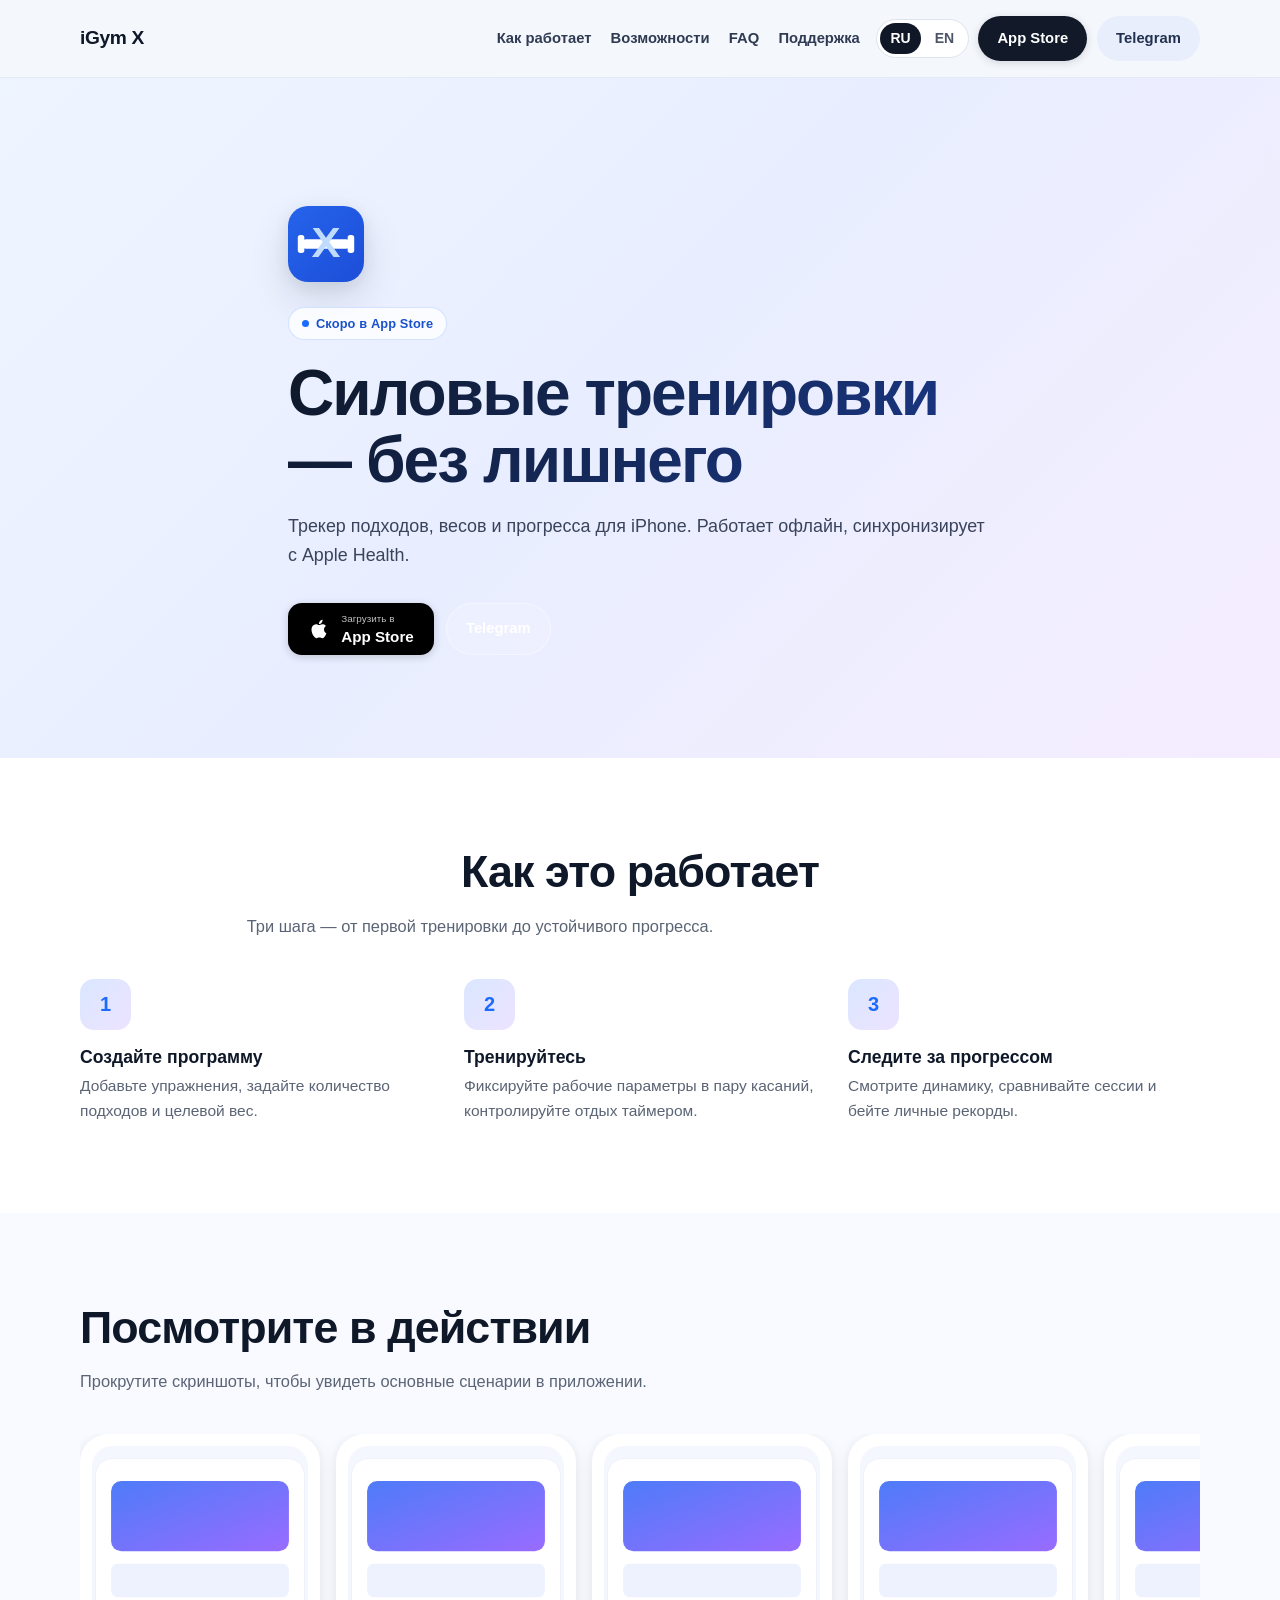
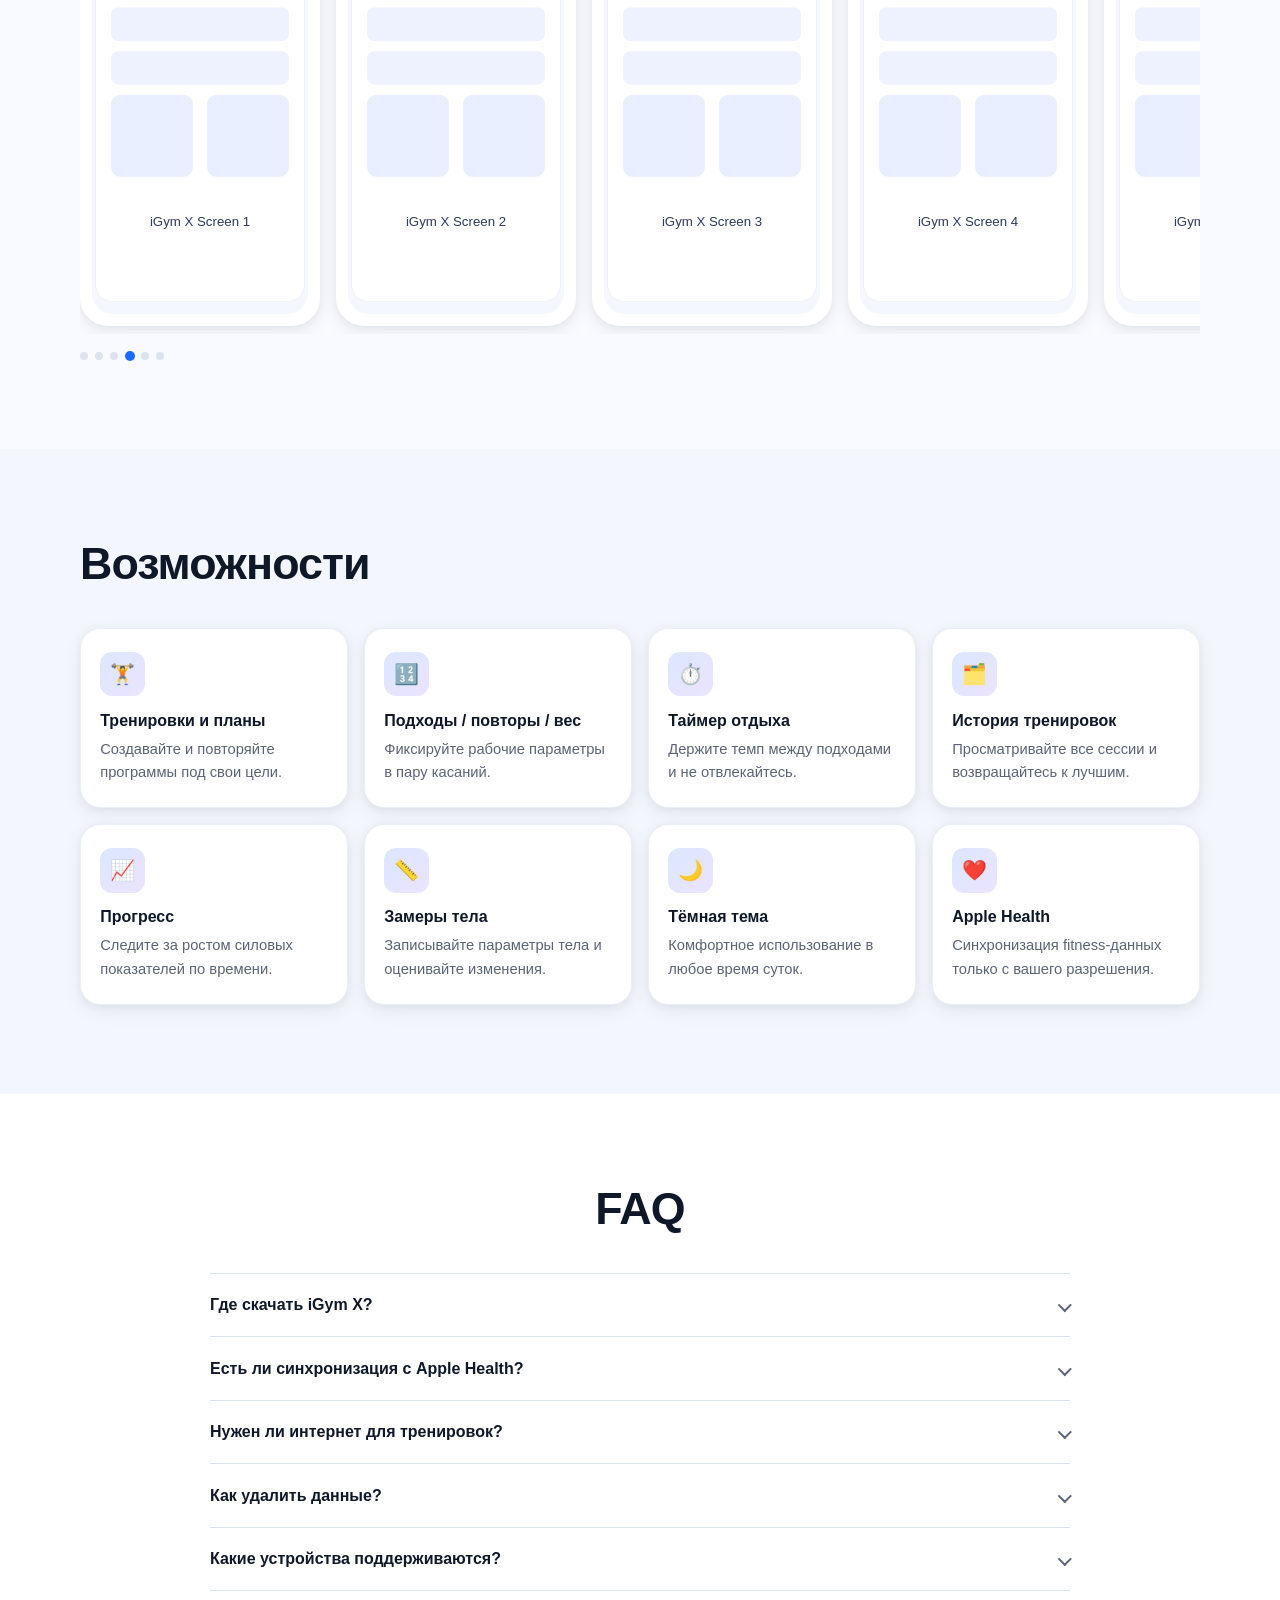
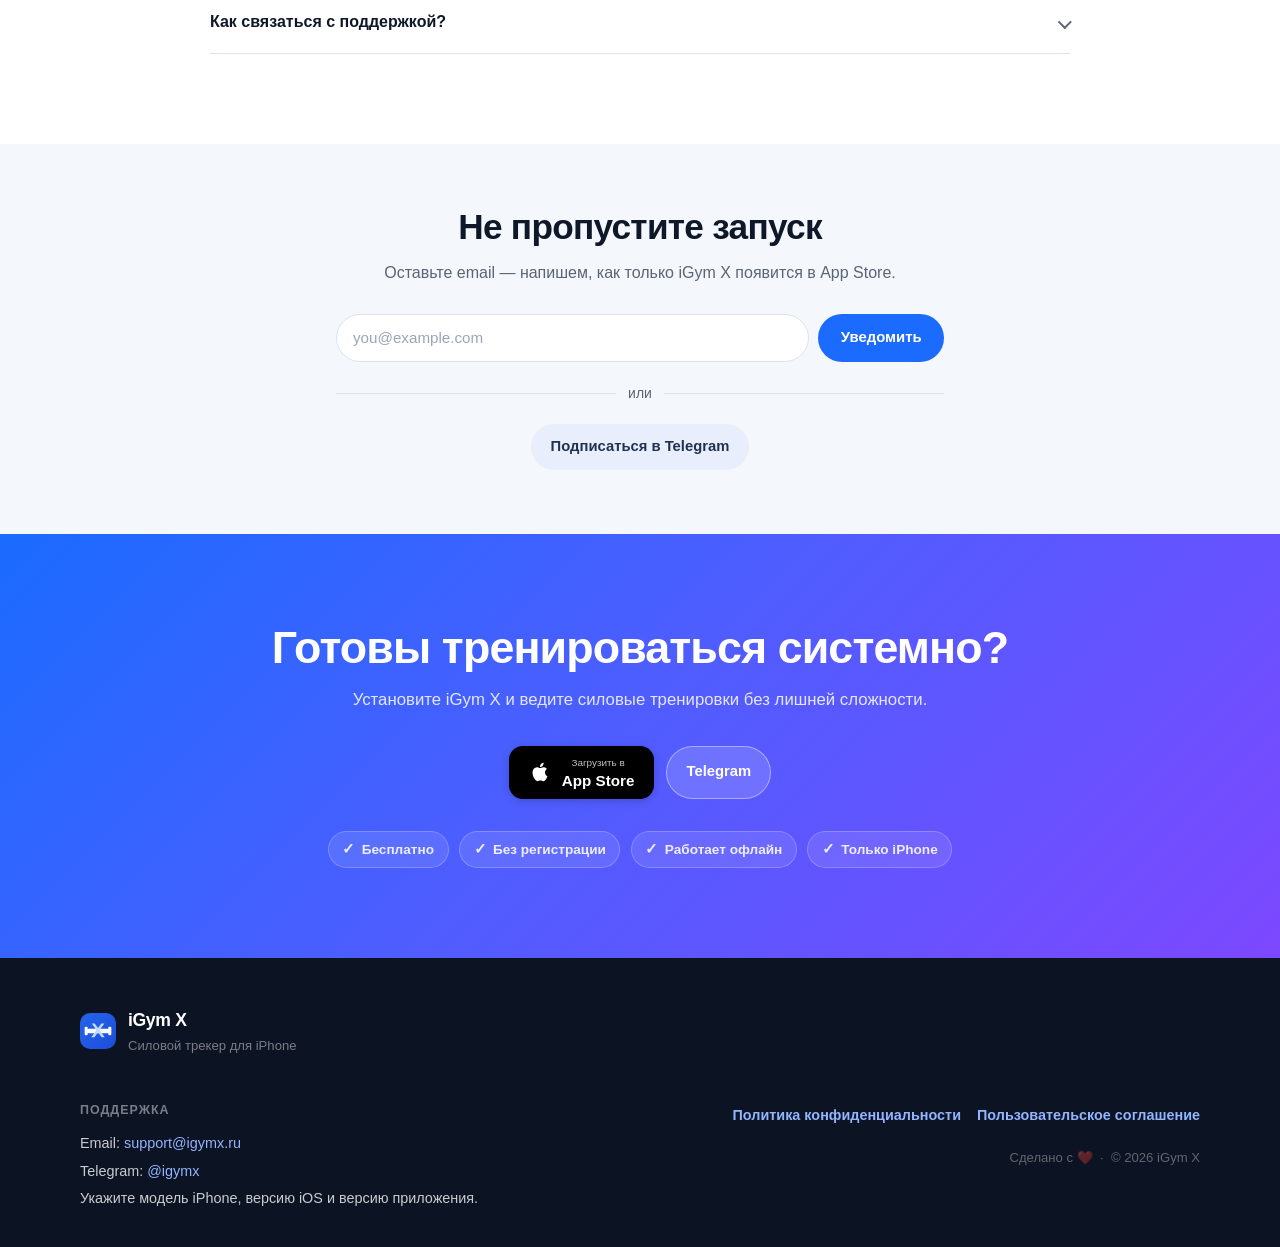
==== commit dac61ef8: "fixed by claude" ====
--- a/index.html
+++ b/index.html
@@ -4,12 +4,46 @@
   <meta charset="UTF-8">
   <meta name="viewport" content="width=device-width, initial-scale=1">
   <title>iGym X: Силовой трекер</title>
-  <meta name="description" content="iGym X — удобный трекер силовых тренировок: подходы, веса, отдых и прогресс.">
+  <meta name="description" content="iGym X — удобный трекер силовых тренировок для iPhone: подходы, веса, таймер отдыха и прогресс.">
+
+  <!-- Canonical & hreflang -->
+  <link rel="canonical" href="https://igymx.ru/">
+  <link rel="alternate" hreflang="ru" href="https://igymx.ru/">
+  <link rel="alternate" hreflang="en" href="https://igymx.ru/index-en.html">
+
+  <!-- Open Graph -->
   <meta property="og:title" content="iGym X: Силовой трекер">
   <meta property="og:description" content="Удобный трекер силовых тренировок: подходы, веса, отдых и прогресс.">
   <meta property="og:type" content="website">
   <meta property="og:url" content="https://igymx.ru/">
   <meta property="og:image" content="https://igymx.ru/assets/og-image.svg">
+  <meta property="og:locale" content="ru_RU">
+
+  <!-- Twitter Card -->
+  <meta name="twitter:card" content="summary_large_image">
+  <meta name="twitter:title" content="iGym X: Силовой трекер">
+  <meta name="twitter:description" content="Удобный трекер силовых тренировок: подходы, веса, отдых и прогресс.">
+  <meta name="twitter:image" content="https://igymx.ru/assets/og-image.svg">
+
+  <!-- Favicon & theme -->
+  <link rel="icon" href="assets/app-icon.svg" type="image/svg+xml">
+  <link rel="apple-touch-icon" href="assets/app-icon.svg">
+  <meta name="theme-color" content="#1b6bff">
+
+  <!-- Structured data -->
+  <script type="application/ld+json">
+  {
+    "@context": "https://schema.org",
+    "@type": "SoftwareApplication",
+    "name": "iGym X",
+    "operatingSystem": "iOS",
+    "applicationCategory": "HealthApplication",
+    "description": "iGym X — удобный трекер силовых тренировок для iPhone: подходы, веса, таймер отдыха и прогресс.",
+    "offers": { "@type": "Offer", "price": "0", "priceCurrency": "RUB" },
+    "url": "https://igymx.ru/"
+  }
+  </script>
+
   <link rel="stylesheet" href="assets/styles.css">
 </head>
 <body>
@@ -18,10 +52,10 @@
       <a class="brand" href="/">iGym X</a>
 
       <nav class="desktop-nav" aria-label="Основная навигация">
+        <a href="#how">Как работает</a>
         <a href="#features">Возможности</a>
         <a href="#faq">FAQ</a>
-        <a href="privacy.html">Privacy Policy</a>
-        <a href="#support">Support</a>
+        <a href="#support">Поддержка</a>
       </nav>
 
       <div class="header-cta desktop-actions">
@@ -29,8 +63,8 @@
           <a class="active" href="index.html" aria-current="page">RU</a>
           <a href="index-en.html" lang="en">EN</a>
         </div>
-        <a class="btn btn-primary" href="#" aria-label="Скачать в App Store">Скачать в App Store</a>
-        <a class="btn btn-secondary" href="https://t.me/igymx" target="_blank" rel="noopener">Открыть в Telegram</a>
+        <a class="btn btn-primary" href="#" aria-label="Скачать в App Store">App Store</a>
+        <a class="btn btn-secondary" href="https://t.me/igymx" target="_blank" rel="noopener">Telegram</a>
       </div>
 
       <button class="menu-toggle" type="button" aria-expanded="false" aria-controls="mobile-menu" aria-label="Открыть меню">
@@ -40,12 +74,12 @@
 
     <nav id="mobile-menu" class="mobile-menu" aria-label="Мобильное меню" hidden>
       <div class="container mobile-menu-inner">
+        <a href="#how">Как работает</a>
         <a href="#features">Возможности</a>
         <a href="#faq">FAQ</a>
-        <a href="privacy.html">Privacy Policy</a>
-        <a href="#support">Support</a>
-        <a class="btn btn-primary" href="#" aria-label="Скачать в App Store">Скачать в App Store</a>
-        <a class="btn btn-secondary" href="https://t.me/igymx" target="_blank" rel="noopener">Открыть в Telegram</a>
+        <a href="#support">Поддержка</a>
+        <a class="btn btn-primary" href="#" aria-label="Скачать в App Store">App Store</a>
+        <a class="btn btn-secondary" href="https://t.me/igymx" target="_blank" rel="noopener">Telegram</a>
         <div class="lang-switch" role="group" aria-label="Переключение языка">
           <a class="active" href="index.html" aria-current="page">RU</a>
           <a href="index-en.html" lang="en">EN</a>
@@ -55,17 +89,62 @@
   </header>
 
   <main>
+    <!-- HERO -->
     <section class="section section-hero">
       <div class="container hero-content">
-        <h1>iGym X: Силовой трекер</h1>
-        <p>Удобный трекер силовых тренировок: подходы, веса, отдых и прогресс.</p>
+        <img src="assets/app-icon.svg" alt="Иконка iGym X" class="hero-app-icon">
+        <span class="hero-badge"><span class="hero-badge-dot"></span>Скоро в App Store</span>
+        <h1>Силовые тренировки — без лишнего</h1>
+        <p>Трекер подходов, весов и прогресса для iPhone. Работает офлайн, синхронизирует с Apple Health.</p>
         <div class="hero-actions">
-          <a class="btn btn-light" href="#">Скачать в App Store</a><!-- TODO: заменить # на ссылку App Store -->
+          <a class="hero-store-btn" href="#" aria-label="Скачать в App Store">
+            <svg class="hero-store-icon" viewBox="0 0 24 24" xmlns="http://www.w3.org/2000/svg" aria-hidden="true">
+              <path d="M18.71 19.5c-.83 1.24-1.71 2.45-3.05 2.47-1.34.03-1.77-.79-3.29-.79-1.53 0-2 .77-3.27.82-1.31.05-2.3-1.32-3.14-2.53C4.25 17 2.94 12.45 4.7 9.39c.87-1.52 2.43-2.48 4.12-2.51 1.28-.02 2.5.87 3.29.87.78 0 2.26-1.07 3.8-.91.65.03 2.47.26 3.64 1.98-.09.06-2.17 1.28-2.15 3.81.03 3.02 2.65 4.03 2.68 4.04-.03.07-.42 1.44-1.38 2.83M13 3.5c.73-.83 1.94-1.46 2.94-1.5.13 1.17-.34 2.35-1.04 3.19-.69.85-1.83 1.51-2.95 1.42-.15-1.15.41-2.35 1.05-3.11z"/>
+            </svg>
+            <span class="hero-store-text">
+              <span class="hero-store-sub">Загрузить в</span>
+              <span class="hero-store-name">App Store</span>
+            </span>
+          </a>
           <a class="btn btn-ghost" href="https://t.me/igymx" target="_blank" rel="noopener">Telegram</a>
         </div>
       </div>
     </section>
 
+    <!-- HOW IT WORKS -->
+    <section class="section section-how" id="how">
+      <div class="container">
+        <div class="section-head center">
+          <h2>Как это работает</h2>
+          <p>Три шага — от первой тренировки до устойчивого прогресса.</p>
+        </div>
+        <div class="steps-grid">
+          <div class="step-card">
+            <div class="step-number">1</div>
+            <div>
+              <h3>Создайте программу</h3>
+              <p>Добавьте упражнения, задайте количество подходов и целевой вес.</p>
+            </div>
+          </div>
+          <div class="step-card">
+            <div class="step-number">2</div>
+            <div>
+              <h3>Тренируйтесь</h3>
+              <p>Фиксируйте рабочие параметры в пару касаний, контролируйте отдых таймером.</p>
+            </div>
+          </div>
+          <div class="step-card">
+            <div class="step-number">3</div>
+            <div>
+              <h3>Следите за прогрессом</h3>
+              <p>Смотрите динамику, сравнивайте сессии и бейте личные рекорды.</p>
+            </div>
+          </div>
+        </div>
+      </div>
+    </section>
+
+    <!-- SCREENSHOTS -->
     <section class="section section-screens">
       <div class="container">
         <div class="section-head">
@@ -73,35 +152,84 @@
           <p>Прокрутите скриншоты, чтобы увидеть основные сценарии в приложении.</p>
         </div>
         <div class="screens-track" aria-label="Карусель скриншотов iGym X">
-          <article class="screen-card"><img src="assets/img/screen-1.svg" alt="Экран тренировки iGym X 1"></article>
-          <article class="screen-card"><img src="assets/img/screen-2.svg" alt="Экран тренировки iGym X 2"></article>
-          <article class="screen-card"><img src="assets/img/screen-3.svg" alt="Экран тренировки iGym X 3"></article>
-          <article class="screen-card"><img src="assets/img/screen-4.svg" alt="Экран тренировки iGym X 4"></article>
-          <article class="screen-card"><img src="assets/img/screen-5.svg" alt="Экран тренировки iGym X 5"></article>
-          <article class="screen-card"><img src="assets/img/screen-6.svg" alt="Экран тренировки iGym X 6"></article>
-        </div>
-        <p class="swipe-hint">Смахните для просмотра →</p>
-      </div>
-    </section>
-
+          <article class="screen-card">
+            <img src="assets/img/screen-1.svg" alt="Главный экран журнала тренировки с упражнениями и подходами" loading="lazy">
+          </article>
+          <article class="screen-card">
+            <img src="assets/img/screen-2.svg" alt="Активная тренировка: ввод веса и повторений" loading="lazy">
+          </article>
+          <article class="screen-card">
+            <img src="assets/img/screen-3.svg" alt="Таймер отдыха между подходами" loading="lazy">
+          </article>
+          <article class="screen-card">
+            <img src="assets/img/screen-4.svg" alt="История тренировок и прошлые сессии" loading="lazy">
+          </article>
+          <article class="screen-card">
+            <img src="assets/img/screen-5.svg" alt="График прогресса силовых показателей" loading="lazy">
+          </article>
+          <article class="screen-card">
+            <img src="assets/img/screen-6.svg" alt="Замеры тела и параметры профиля" loading="lazy">
+          </article>
+        </div>
+        <div class="screens-footer">
+          <p class="swipe-hint">Смахните для просмотра →</p>
+          <div class="carousel-dots" id="screen-dots" aria-hidden="true"></div>
+        </div>
+      </div>
+    </section>
+
+    <!-- FEATURES -->
     <section class="section section-features" id="features">
       <div class="container">
         <div class="section-head">
           <h2>Возможности</h2>
         </div>
         <div class="features-grid">
-          <article class="feature-card"><span class="feature-icon">🏋️</span><h3>Тренировки и планы</h3><p>Создавайте и повторяйте программы под свои цели.</p></article>
-          <article class="feature-card"><span class="feature-icon">🔢</span><h3>Подходы/повторы/вес</h3><p>Фиксируйте рабочие параметры в пару касаний.</p></article>
-          <article class="feature-card"><span class="feature-icon">⏱️</span><h3>Таймер отдыха</h3><p>Держите темп между подходами и не отвлекайтесь.</p></article>
-          <article class="feature-card"><span class="feature-icon">🗂️</span><h3>История тренировок</h3><p>Просматривайте все сессии и возвращайтесь к лучшим.</p></article>
-          <article class="feature-card"><span class="feature-icon">📈</span><h3>Прогресс</h3><p>Следите за ростом силовых показателей по времени.</p></article>
-          <article class="feature-card"><span class="feature-icon">📏</span><h3>Замеры</h3><p>Записывайте параметры тела и оценку изменений.</p></article>
-          <article class="feature-card"><span class="feature-icon">🌙</span><h3>Тёмная тема</h3><p>Комфортное использование в любое время суток.</p></article>
-          <article class="feature-card"><span class="feature-icon">❤️</span><h3>Apple Health / HealthKit</h3><p>Синхронизация fitness-данных по вашему разрешению.</p></article>
-        </div>
-      </div>
-    </section>
-
+          <article class="feature-card">
+            <span class="feature-icon" aria-hidden="true">🏋️</span>
+            <h3>Тренировки и планы</h3>
+            <p>Создавайте и повторяйте программы под свои цели.</p>
+          </article>
+          <article class="feature-card">
+            <span class="feature-icon" aria-hidden="true">🔢</span>
+            <h3>Подходы / повторы / вес</h3>
+            <p>Фиксируйте рабочие параметры в пару касаний.</p>
+          </article>
+          <article class="feature-card">
+            <span class="feature-icon" aria-hidden="true">⏱️</span>
+            <h3>Таймер отдыха</h3>
+            <p>Держите темп между подходами и не отвлекайтесь.</p>
+          </article>
+          <article class="feature-card">
+            <span class="feature-icon" aria-hidden="true">🗂️</span>
+            <h3>История тренировок</h3>
+            <p>Просматривайте все сессии и возвращайтесь к лучшим.</p>
+          </article>
+          <article class="feature-card">
+            <span class="feature-icon" aria-hidden="true">📈</span>
+            <h3>Прогресс</h3>
+            <p>Следите за ростом силовых показателей по времени.</p>
+          </article>
+          <article class="feature-card">
+            <span class="feature-icon" aria-hidden="true">📏</span>
+            <h3>Замеры тела</h3>
+            <p>Записывайте параметры тела и оценивайте изменения.</p>
+          </article>
+          <article class="feature-card">
+            <span class="feature-icon" aria-hidden="true">🌙</span>
+            <h3>Тёмная тема</h3>
+            <p>Комфортное использование в любое время суток.</p>
+          </article>
+          <article class="feature-card">
+            <span class="feature-icon" aria-hidden="true">❤️</span>
+            <h3>Apple Health</h3>
+            <p>Синхронизация fitness-данных только с вашего разрешения.</p>
+          </article>
+        </div>
+      </div>
+    </section>
+
+    <!-- FAQ -->
     <section class="section section-faq" id="faq">
       <div class="container narrow">
         <div class="section-head center">
@@ -113,61 +241,91 @@
             <button class="faq-question" type="button" aria-expanded="false" aria-controls="faq-ru-1" id="faq-btn-ru-1">
               <span>Где скачать iGym X?</span><span class="chevron" aria-hidden="true"></span>
             </button>
-            <div id="faq-ru-1" class="faq-answer" role="region" aria-labelledby="faq-btn-ru-1" hidden>
-              <p>Скоро в App Store. Пока используйте кнопку с placeholder-ссылкой на лендинге.</p>
+            <div id="faq-ru-1" class="faq-answer" role="region" aria-labelledby="faq-btn-ru-1">
+              <p>Приложение проходит модерацию App Store. Следите за обновлениями в нашем Telegram-канале — уведомим сразу после выхода.</p>
             </div>
           </article>
           <article class="faq-item">
             <button class="faq-question" type="button" aria-expanded="false" aria-controls="faq-ru-2" id="faq-btn-ru-2">
               <span>Есть ли синхронизация с Apple Health?</span><span class="chevron" aria-hidden="true"></span>
             </button>
-            <div id="faq-ru-2" class="faq-answer" role="region" aria-labelledby="faq-btn-ru-2" hidden>
-              <p>Да, через HealthKit и только после вашего разрешения в iOS.</p>
+            <div id="faq-ru-2" class="faq-answer" role="region" aria-labelledby="faq-btn-ru-2">
+              <p>Да, через HealthKit и только после вашего явного разрешения в настройках iOS.</p>
             </div>
           </article>
           <article class="faq-item">
             <button class="faq-question" type="button" aria-expanded="false" aria-controls="faq-ru-3" id="faq-btn-ru-3">
               <span>Нужен ли интернет для тренировок?</span><span class="chevron" aria-hidden="true"></span>
             </button>
-            <div id="faq-ru-3" class="faq-answer" role="region" aria-labelledby="faq-btn-ru-3" hidden>
-              <p>Основные функции трекинга работают локально на устройстве.</p>
+            <div id="faq-ru-3" class="faq-answer" role="region" aria-labelledby="faq-btn-ru-3">
+              <p>Основные функции трекинга работают полностью локально — без интернета.</p>
             </div>
           </article>
           <article class="faq-item">
             <button class="faq-question" type="button" aria-expanded="false" aria-controls="faq-ru-4" id="faq-btn-ru-4">
               <span>Как удалить данные?</span><span class="chevron" aria-hidden="true"></span>
             </button>
-            <div id="faq-ru-4" class="faq-answer" role="region" aria-labelledby="faq-btn-ru-4" hidden>
-              <p>Вы можете удалить данные в приложении или отправить запрос на support@igymx.ru.</p>
+            <div id="faq-ru-4" class="faq-answer" role="region" aria-labelledby="faq-btn-ru-4">
+              <p>Вы можете удалить данные в приложении или отправить запрос на <a href="mailto:support@igymx.ru">support@igymx.ru</a>.</p>
             </div>
           </article>
           <article class="faq-item">
             <button class="faq-question" type="button" aria-expanded="false" aria-controls="faq-ru-5" id="faq-btn-ru-5">
               <span>Какие устройства поддерживаются?</span><span class="chevron" aria-hidden="true"></span>
             </button>
-            <div id="faq-ru-5" class="faq-answer" role="region" aria-labelledby="faq-btn-ru-5" hidden>
-              <p>iPhone с актуальными версиями iOS.</p>
+            <div id="faq-ru-5" class="faq-answer" role="region" aria-labelledby="faq-btn-ru-5">
+              <p>iPhone с актуальными версиями iOS. iPad и macOS — в планах.</p>
             </div>
           </article>
           <article class="faq-item">
             <button class="faq-question" type="button" aria-expanded="false" aria-controls="faq-ru-6" id="faq-btn-ru-6">
               <span>Как связаться с поддержкой?</span><span class="chevron" aria-hidden="true"></span>
             </button>
-            <div id="faq-ru-6" class="faq-answer" role="region" aria-labelledby="faq-btn-ru-6" hidden>
-              <p>Напишите на support@igymx.ru или в Telegram: @igymx.</p>
-            </div>
-          </article>
-        </div>
-      </div>
-    </section>
-
+            <div id="faq-ru-6" class="faq-answer" role="region" aria-labelledby="faq-btn-ru-6">
+              <p>Напишите на <a href="mailto:support@igymx.ru">support@igymx.ru</a> или в Telegram: <a href="https://t.me/igymx" target="_blank" rel="noopener">@igymx</a>.</p>
+            </div>
+          </article>
+        </div>
+      </div>
+    </section>
+
+    <!-- NOTIFY / WAITLIST -->
+    <section class="section section-notify">
+      <div class="notify-content">
+        <h2>Не пропустите запуск</h2>
+        <p>Оставьте email — напишем, как только iGym X появится в App Store.</p>
+        <!-- TODO: замените FORM_ID на ваш идентификатор Formspree -->
+        <form class="notify-form" action="https://formspree.io/f/FORM_ID" method="POST">
+          <input class="notify-input" type="email" name="email" placeholder="you@example.com" required autocomplete="email">
+          <button class="notify-btn" type="submit">Уведомить</button>
+        </form>
+        <div class="notify-divider">или</div>
+        <a class="btn btn-secondary" href="https://t.me/igymx" target="_blank" rel="noopener" style="margin: 0 auto;">Подписаться в Telegram</a>
+      </div>
+    </section>
+
+    <!-- CTA -->
     <section class="section section-cta">
       <div class="container cta-content">
-        <h2>Готовы начать тренироваться системно?</h2>
+        <h2>Готовы тренироваться системно?</h2>
         <p>Установите iGym X и ведите силовые тренировки без лишней сложности.</p>
         <div class="hero-actions">
-          <a class="btn btn-light" href="#">Скачать в App Store</a>
+          <a class="hero-store-btn" href="#" aria-label="Скачать в App Store">
+            <svg class="hero-store-icon" viewBox="0 0 24 24" xmlns="http://www.w3.org/2000/svg" aria-hidden="true">
+              <path d="M18.71 19.5c-.83 1.24-1.71 2.45-3.05 2.47-1.34.03-1.77-.79-3.29-.79-1.53 0-2 .77-3.27.82-1.31.05-2.3-1.32-3.14-2.53C4.25 17 2.94 12.45 4.7 9.39c.87-1.52 2.43-2.48 4.12-2.51 1.28-.02 2.5.87 3.29.87.78 0 2.26-1.07 3.8-.91.65.03 2.47.26 3.64 1.98-.09.06-2.17 1.28-2.15 3.81.03 3.02 2.65 4.03 2.68 4.04-.03.07-.42 1.44-1.38 2.83M13 3.5c.73-.83 1.94-1.46 2.94-1.5.13 1.17-.34 2.35-1.04 3.19-.69.85-1.83 1.51-2.95 1.42-.15-1.15.41-2.35 1.05-3.11z"/>
+            </svg>
+            <span class="hero-store-text">
+              <span class="hero-store-sub">Загрузить в</span>
+              <span class="hero-store-name">App Store</span>
+            </span>
+          </a>
           <a class="btn btn-ghost" href="https://t.me/igymx" target="_blank" rel="noopener">Telegram</a>
+        </div>
+        <div class="cta-pills">
+          <span class="cta-pill"><span class="cta-pill-icon">✓</span> Бесплатно</span>
+          <span class="cta-pill"><span class="cta-pill-icon">✓</span> Без регистрации</span>
+          <span class="cta-pill"><span class="cta-pill-icon">✓</span> Работает офлайн</span>
+          <span class="cta-pill"><span class="cta-pill-icon">✓</span> Только iPhone</span>
         </div>
       </div>
     </section>
@@ -175,19 +333,28 @@
 
   <footer class="site-footer" id="support">
     <div class="container footer-inner">
+      <div class="footer-brand">
+        <img src="assets/app-icon.svg" alt="" class="footer-brand-icon" aria-hidden="true">
+        <div>
+          <span class="footer-brand-name">iGym X</span>
+          <p class="footer-brand-tagline">Силовой трекер для iPhone</p>
+        </div>
+      </div>
+
       <section class="support-block" aria-labelledby="support-title">
-        <h2 id="support-title">Support</h2>
+        <h2 id="support-title">Поддержка</h2>
         <p>Email: <a href="mailto:support@igymx.ru">support@igymx.ru</a></p>
-        <p>Telegram: <a href="https://t.me/igymx" target="_blank" rel="noopener">https://t.me/igymx</a></p>
-        <p>Опишите проблему, приложите скриншоты, укажите модель iPhone, версию iOS и версию приложения.</p>
+        <p>Telegram: <a href="https://t.me/igymx" target="_blank" rel="noopener">@igymx</a></p>
+        <p>Укажите модель iPhone, версию iOS и версию приложения.</p>
       </section>
 
-      <nav class="footer-links" aria-label="Ссылки в подвале">
-        <a href="/privacy.html">Политика конфиденциальности</a>
-        <a href="/terms.html">Пользовательское соглашение</a>
-      </nav>
-      <p>Сделано с ❤️</p>
-      <p>© 2026 iGym X</p>
+      <div class="footer-right">
+        <nav class="footer-links" aria-label="Ссылки в подвале">
+          <a href="/privacy.html">Политика конфиденциальности</a>
+          <a href="/terms.html">Пользовательское соглашение</a>
+        </nav>
+        <p class="footer-copy">Сделано с ❤️ &nbsp;·&nbsp; © 2026 iGym X</p>
+      </div>
     </div>
   </footer>
 
--- a/assets/styles.css
+++ b/assets/styles.css
@@ -1,16 +1,22 @@
 :root {
   --container: 1120px;
   --radius-card: 20px;
-  --shadow-sm: 0 8px 24px rgba(16, 24, 40, 0.08);
-  --shadow-md: 0 18px 42px rgba(16, 24, 40, 0.14);
-  --text: #101828;
+  --shadow-sm: 0 2px 8px rgba(16,24,40,.05), 0 6px 20px rgba(16,24,40,.06);
+  --shadow-md: 0 4px 16px rgba(16,24,40,.08), 0 18px 42px rgba(16,24,40,.12);
+  --shadow-hover: 0 8px 28px rgba(16,24,40,.12), 0 24px 56px rgba(16,24,40,.16);
+  --text: #0f1828;
   --muted: #5b6475;
   --border: #dce3ef;
   --bg: #f4f7fc;
   --surface: #ffffff;
+  --accent: #1b6bff;
   --grad-hero: linear-gradient(135deg, #eff5ff 0%, #e8eeff 46%, #f5edff 100%);
   --grad-cta: linear-gradient(135deg, #1b6bff 0%, #4f5dff 48%, #7c48ff 100%);
-}
+  --grad-accent: linear-gradient(135deg, #dbe7ff 0%, #ece3ff 100%);
+  --transition: 0.18s ease;
+}
+
+html { scroll-behavior: smooth; }
 
 * { box-sizing: border-box; }
 
@@ -32,12 +38,11 @@
   text-decoration: none;
 }
 
-a:hover { opacity: .9; }
-
 a:focus-visible,
 button:focus-visible {
-  outline: 3px solid rgba(52, 110, 255, .35);
+  outline: 3px solid rgba(52,110,255,.35);
   outline-offset: 2px;
+  border-radius: 4px;
 }
 
 img {
@@ -49,20 +54,23 @@
 h1, h2, h3, p { margin: 0; }
 
 h1 {
-  font-size: clamp(2.1rem, 6vw, 3.8rem);
-  line-height: 1.05;
+  font-size: clamp(2.2rem, 6vw, 4rem);
+  line-height: 1.04;
   letter-spacing: -0.03em;
+  font-weight: 800;
 }
 
 h2 {
   font-size: clamp(1.8rem, 4vw, 2.8rem);
   line-height: 1.1;
   letter-spacing: -0.02em;
+  font-weight: 800;
 }
 
 h3 {
-  font-size: 1.15rem;
+  font-size: 1.05rem;
   line-height: 1.3;
+  font-weight: 700;
 }
 
 .container {
@@ -72,28 +80,30 @@
 
 .section {
   width: 100%;
-  padding: clamp(3rem, 7vw, 6rem) 0;
-}
-
-.section-head {
-  margin-bottom: 1.8rem;
-}
+  padding: clamp(3.5rem, 7vw, 6.5rem) 0;
+}
+
+.section-head { margin-bottom: 2.5rem; }
 
 .section-head p {
-  margin-top: .85rem;
+  margin-top: 1rem;
   color: var(--muted);
   max-width: 50rem;
+  font-size: 1.025rem;
 }
 
 .section-head.center { text-align: center; }
+
+/* ══════════════════════ HEADER ══════════════════════ */
 
 .site-header {
   position: sticky;
   top: 0;
   z-index: 50;
-  background: rgba(244, 247, 252, .9);
-  backdrop-filter: blur(10px);
-  border-bottom: 1px solid rgba(167, 184, 212, .25);
+  background: rgba(244,247,252,.93);
+  backdrop-filter: blur(12px);
+  -webkit-backdrop-filter: blur(12px);
+  border-bottom: 1px solid rgba(167,184,212,.22);
 }
 
 .header-row {
@@ -106,21 +116,26 @@
 .brand {
   font-size: 1.2rem;
   font-weight: 800;
+  letter-spacing: -0.02em;
 }
 
 .desktop-nav {
   margin-left: auto;
   display: flex;
   align-items: center;
-  gap: 1rem;
+  gap: 1.2rem;
 }
 
 .desktop-nav a,
 .footer-links a,
 .mobile-menu a {
   color: #2f3b53;
-  font-weight: 550;
-}
+  font-weight: 600;
+  font-size: .925rem;
+  transition: color var(--transition);
+}
+
+.desktop-nav a:hover { color: var(--accent); opacity: 1; }
 
 .header-cta {
   display: flex;
@@ -128,9 +143,7 @@
   gap: .6rem;
 }
 
-.header-right {
-  margin-left: auto;
-}
+/* ══════════════════════ LANG SWITCH ══════════════════════ */
 
 .lang-switch {
   display: inline-flex;
@@ -145,8 +158,9 @@
   padding: .28rem .65rem;
   border-radius: 999px;
   color: #4b5567;
-  font-size: .9rem;
+  font-size: .875rem;
   font-weight: 700;
+  transition: background var(--transition), color var(--transition);
 }
 
 .lang-switch a.active {
@@ -154,39 +168,51 @@
   color: #fff;
 }
 
+/* ══════════════════════ BUTTONS ══════════════════════ */
+
 .btn {
-  min-height: 2.8rem;
-  padding: 0 1rem;
+  min-height: 2.85rem;
+  padding: 0 1.2rem;
   border-radius: 999px;
   font-weight: 700;
+  font-size: .925rem;
   display: inline-flex;
   align-items: center;
   justify-content: center;
-  transition: transform .18s ease;
-}
-
-.btn:hover { transform: translateY(-1px); }
+  gap: .5rem;
+  transition: transform var(--transition), box-shadow var(--transition), opacity var(--transition);
+  cursor: pointer;
+  white-space: nowrap;
+  border: none;
+}
+
+.btn:hover { transform: translateY(-2px); opacity: 1; }
+.btn:active { transform: translateY(0); }
 
 .btn-primary {
   background: #121a2a;
   color: #fff;
-}
-
-.btn-secondary {
-  background: #e8eefb;
-  color: #22314f;
-}
+  box-shadow: 0 2px 8px rgba(0,0,0,.14);
+}
+.btn-primary:hover { box-shadow: 0 6px 20px rgba(0,0,0,.2); }
+
+.btn-secondary { background: #e8eefb; color: #22314f; }
 
 .btn-light {
   background: #fff;
   color: #163681;
-}
+  box-shadow: 0 2px 8px rgba(0,0,0,.08);
+}
+.btn-light:hover { box-shadow: 0 6px 20px rgba(0,0,0,.13); }
 
 .btn-ghost {
-  background: rgba(255, 255, 255, .2);
+  background: rgba(255,255,255,.15);
   color: #fff;
-  border: 1px solid rgba(255, 255, 255, .46);
-}
+  border: 1px solid rgba(255,255,255,.4);
+}
+.btn-ghost:hover { background: rgba(255,255,255,.25); }
+
+/* ══════════════════════ MOBILE MENU ══════════════════════ */
 
 .menu-toggle {
   display: none;
@@ -196,88 +222,245 @@
   border: 1px solid var(--border);
   background: #fff;
   border-radius: 12px;
+  cursor: pointer;
+  flex-direction: column;
+  align-items: center;
+  justify-content: center;
+  gap: 4px;
+  padding: 0;
 }
 
 .menu-toggle span {
   display: block;
   width: 1.1rem;
   height: 2px;
-  margin: 4px auto;
   background: #2d3752;
+  border-radius: 2px;
 }
 
 .mobile-menu {
-  border-top: 1px solid rgba(167, 184, 212, .25);
-  background: #f9fbff;
+  border-top: 1px solid rgba(167,184,212,.2);
+  background: rgba(249,251,255,.97);
+  backdrop-filter: blur(12px);
 }
 
 .mobile-menu[hidden] { display: none; }
 
 .mobile-menu-inner {
   display: grid;
-  gap: .75rem;
-  padding: 1rem 0 1.2rem;
-}
+  gap: .6rem;
+  padding: 1rem 0 1.4rem;
+}
+
+/* ══════════════════════ HERO ══════════════════════ */
 
 .section-hero {
   background: var(--grad-hero);
-}
-
-.hero-content {
-  max-width: 48rem;
-}
-
-.hero-content p {
-  margin-top: 1rem;
+  padding: clamp(4rem, 10vw, 8rem) 0 clamp(3.5rem, 8vw, 7rem);
+}
+
+.hero-content { max-width: 44rem; }
+
+.hero-app-icon {
+  width: 76px;
+  height: 76px;
+  border-radius: 20px;
+  box-shadow: var(--shadow-md);
+  margin-bottom: 1.6rem;
+}
+
+.hero-badge {
+  display: inline-flex;
+  align-items: center;
+  gap: .45rem;
+  background: rgba(255,255,255,.8);
+  border: 1px solid rgba(27,107,255,.18);
+  color: #1a52cc;
+  font-size: .8rem;
+  font-weight: 700;
+  padding: .32rem .8rem;
+  border-radius: 999px;
+  margin-bottom: 1.25rem;
+  backdrop-filter: blur(8px);
+  letter-spacing: .01em;
+}
+
+.hero-badge-dot {
+  width: 7px;
+  height: 7px;
+  border-radius: 50%;
+  background: var(--accent);
+  flex-shrink: 0;
+  animation: blink 2.2s ease infinite;
+}
+
+@keyframes blink {
+  0%, 100% { opacity: 1; }
+  50% { opacity: .35; }
+}
+
+.hero-content h1 {
+  background: linear-gradient(135deg, #0f1828 0%, #1a3a8e 100%);
+  -webkit-background-clip: text;
+  -webkit-text-fill-color: transparent;
+  background-clip: text;
+}
+
+.hero-content > p {
+  margin-top: 1.15rem;
   color: #39445c;
+  font-size: 1.12rem;
+  line-height: 1.65;
 }
 
 .hero-actions {
-  margin-top: 1.5rem;
+  margin-top: 2rem;
   display: flex;
   gap: .75rem;
   flex-wrap: wrap;
 }
+
+/* App Store button */
+.hero-store-btn {
+  display: inline-flex;
+  align-items: center;
+  gap: .7rem;
+  background: #000;
+  color: #fff;
+  padding: .55rem 1.25rem;
+  border-radius: 14px;
+  box-shadow: 0 2px 8px rgba(0,0,0,.18);
+  transition: transform var(--transition), box-shadow var(--transition);
+}
+.hero-store-btn:hover {
+  transform: translateY(-2px);
+  box-shadow: 0 8px 24px rgba(0,0,0,.25);
+  opacity: 1;
+}
+.hero-store-icon {
+  width: 22px;
+  height: 22px;
+  fill: #fff;
+  flex-shrink: 0;
+}
+.hero-store-text { display: flex; flex-direction: column; gap: 1px; }
+.hero-store-sub { font-size: .62rem; font-weight: 400; opacity: .75; }
+.hero-store-name { font-size: .95rem; font-weight: 700; line-height: 1.2; }
+
+/* ══════════════════════ SCREENSHOTS ══════════════════════ */
 
 .section-screens { background: #f8faff; }
 
 .screens-track {
   display: grid;
   grid-auto-flow: column;
-  grid-auto-columns: minmax(15rem, 23rem);
+  grid-auto-columns: minmax(15rem, 22rem);
   gap: 1rem;
   overflow-x: auto;
   scroll-snap-type: x mandatory;
   scrollbar-width: thin;
-  padding-bottom: .25rem;
-}
+  scrollbar-color: var(--border) transparent;
+  padding-bottom: .5rem;
+}
+
+.screens-track::-webkit-scrollbar { height: 4px; }
+.screens-track::-webkit-scrollbar-track { background: transparent; }
+.screens-track::-webkit-scrollbar-thumb { background: var(--border); border-radius: 4px; }
 
 .screen-card {
   scroll-snap-align: start;
   background: #fff;
-  border-radius: 24px;
+  border-radius: 28px;
   box-shadow: var(--shadow-sm);
-  padding: .6rem;
+  padding: .75rem;
+  transition: transform .25s ease, box-shadow .25s ease;
+}
+
+.screen-card:hover {
+  transform: translateY(-4px);
+  box-shadow: var(--shadow-md);
 }
 
 .screen-card img {
-  border-radius: 18px;
+  border-radius: 20px;
   width: 100%;
   aspect-ratio: 9 / 19.5;
   object-fit: cover;
 }
 
+.screens-footer {
+  display: flex;
+  align-items: center;
+  justify-content: space-between;
+  margin-top: 1.1rem;
+}
+
 .swipe-hint {
-  margin-top: .75rem;
   color: var(--muted);
-  font-size: .96rem;
-}
+  font-size: .92rem;
+}
+
+.carousel-dots {
+  display: flex;
+  gap: .45rem;
+}
+
+.carousel-dot {
+  width: 8px;
+  height: 8px;
+  border-radius: 50%;
+  background: var(--border);
+  border: none;
+  padding: 0;
+  cursor: pointer;
+  transition: background .2s ease, transform .2s ease;
+}
+
+.carousel-dot.active {
+  background: var(--accent);
+  transform: scale(1.25);
+}
+
+/* ══════════════════════ HOW IT WORKS ══════════════════════ */
+
+.section-how { background: var(--surface); }
+
+.steps-grid {
+  display: grid;
+  grid-template-columns: repeat(3, 1fr);
+  gap: 2rem;
+}
+
+.step-card {
+  display: flex;
+  flex-direction: column;
+  gap: 1rem;
+}
+
+.step-number {
+  width: 3.2rem;
+  height: 3.2rem;
+  border-radius: 14px;
+  background: var(--grad-accent);
+  display: flex;
+  align-items: center;
+  justify-content: center;
+  font-size: 1.25rem;
+  font-weight: 900;
+  color: var(--accent);
+  flex-shrink: 0;
+}
+
+.step-card h3 { font-size: 1.1rem; color: var(--text); }
+.step-card p { color: var(--muted); font-size: .97rem; margin-top: .3rem; }
+
+/* ══════════════════════ FEATURES ══════════════════════ */
 
 .section-features { background: #f3f6fc; }
 
 .features-grid {
   display: grid;
-  grid-template-columns: repeat(3, minmax(0, 1fr));
+  grid-template-columns: repeat(4, minmax(0,1fr));
   gap: 1rem;
 }
 
@@ -285,36 +468,39 @@
   background: var(--surface);
   border-radius: var(--radius-card);
   box-shadow: var(--shadow-sm);
-  padding: 1rem;
+  padding: 1.4rem 1.2rem;
+  border: 1px solid rgba(220,227,239,.6);
+  transition: transform .22s ease, box-shadow .22s ease;
+}
+
+.feature-card:hover {
+  transform: translateY(-4px);
+  box-shadow: var(--shadow-hover);
 }
 
 .feature-icon {
-  width: 2.5rem;
-  height: 2.5rem;
+  width: 2.8rem;
+  height: 2.8rem;
   display: inline-flex;
   align-items: center;
   justify-content: center;
-  margin-bottom: .7rem;
-  border-radius: 10px;
-  background: linear-gradient(135deg, #dbe7ff 0%, #ece3ff 100%);
-}
-
-.feature-card p {
-  margin-top: .45rem;
-  color: var(--muted);
-}
+  margin-bottom: .9rem;
+  border-radius: 12px;
+  background: var(--grad-accent);
+  font-size: 1.25rem;
+}
+
+.feature-card h3 { font-size: 1rem; font-weight: 700; }
+.feature-card p { margin-top: .4rem; color: var(--muted); font-size: .92rem; }
+
+/* ══════════════════════ FAQ ══════════════════════ */
 
 .section-faq { background: #fff; }
 
 .narrow { width: min(860px, 100% - 2.5rem); }
 
-.faq {
-  border-top: 1px solid var(--border);
-}
-
-.faq-item {
-  border-bottom: 1px solid var(--border);
-}
+.faq { border-top: 1px solid var(--border); }
+.faq-item { border-bottom: 1px solid var(--border); }
 
 .faq-question {
   width: 100%;
@@ -323,32 +509,132 @@
   justify-content: space-between;
   align-items: center;
   gap: 1rem;
-  padding: 1rem 0;
+  padding: 1.15rem 0;
   background: transparent;
   border: none;
   color: var(--text);
   font: inherit;
+  font-weight: 600;
+  font-size: 1rem;
   cursor: pointer;
-}
+  transition: color var(--transition);
+}
+
+.faq-question:hover { color: var(--accent); }
 
 .chevron {
-  width: .62rem;
-  height: .62rem;
-  border-right: 2px solid #5d6678;
-  border-bottom: 2px solid #5d6678;
+  width: .6rem;
+  height: .6rem;
+  border-right: 2.5px solid #5d6678;
+  border-bottom: 2.5px solid #5d6678;
   transform: rotate(45deg);
-  transition: transform .2s ease;
+  transition: transform .25s ease, border-color .25s ease;
   flex: 0 0 auto;
 }
 
 .faq-question[aria-expanded="true"] .chevron {
   transform: rotate(-135deg);
-}
-
+  border-color: var(--accent);
+}
+
+/* Smooth accordion animation — no hidden attribute on answers */
 .faq-answer {
-  padding-bottom: 1rem;
+  overflow: hidden;
+  max-height: 0;
+  transition: max-height .3s ease;
   color: var(--muted);
-}
+  font-size: .97rem;
+  line-height: 1.65;
+}
+
+.faq-answer.open { max-height: 400px; }
+.faq-answer p { padding-bottom: 1rem; }
+
+/* ══════════════════════ NOTIFY / WAITLIST ══════════════════════ */
+
+.section-notify {
+  background: var(--bg);
+  padding: clamp(2.5rem, 5vw, 4.5rem) 0;
+}
+
+.notify-content {
+  max-width: 38rem;
+  margin: 0 auto;
+  text-align: center;
+}
+
+.notify-content h2 { font-size: clamp(1.5rem, 3.5vw, 2.2rem); }
+
+.notify-content > p {
+  margin-top: .85rem;
+  color: var(--muted);
+}
+
+.notify-form {
+  margin-top: 1.75rem;
+  display: flex;
+  gap: .6rem;
+}
+
+.notify-input {
+  flex: 1;
+  min-height: 3rem;
+  padding: 0 1rem;
+  border-radius: 999px;
+  border: 1.5px solid var(--border);
+  background: #fff;
+  font: inherit;
+  font-size: .95rem;
+  color: var(--text);
+  transition: border-color var(--transition), box-shadow var(--transition);
+  outline: none;
+}
+
+.notify-input:focus {
+  border-color: var(--accent);
+  box-shadow: 0 0 0 3px rgba(27,107,255,.12);
+}
+
+.notify-input::placeholder { color: #9aa5ba; }
+
+.notify-btn {
+  min-height: 3rem;
+  padding: 0 1.4rem;
+  border-radius: 999px;
+  background: var(--accent);
+  color: #fff;
+  font: inherit;
+  font-weight: 700;
+  font-size: .93rem;
+  border: none;
+  cursor: pointer;
+  white-space: nowrap;
+  transition: transform var(--transition), box-shadow var(--transition);
+}
+
+.notify-btn:hover {
+  transform: translateY(-2px);
+  box-shadow: 0 6px 20px rgba(27,107,255,.35);
+}
+
+.notify-divider {
+  display: flex;
+  align-items: center;
+  gap: .75rem;
+  margin: 1.25rem 0;
+  color: var(--muted);
+  font-size: .875rem;
+}
+
+.notify-divider::before,
+.notify-divider::after {
+  content: '';
+  flex: 1;
+  height: 1px;
+  background: var(--border);
+}
+
+/* ══════════════════════ CTA ══════════════════════ */
 
 .section-cta {
   background: var(--grad-cta);
@@ -357,49 +643,129 @@
 
 .cta-content {
   text-align: center;
-  max-width: 45rem;
+  max-width: 48rem;
+  margin: 0 auto;
 }
 
 .cta-content p {
   margin-top: .9rem;
-  color: rgba(255, 255, 255, .9);
-}
-
-.cta-content .hero-actions {
+  color: rgba(255,255,255,.85);
+  font-size: 1.05rem;
+}
+
+.cta-content .hero-actions { justify-content: center; }
+
+.cta-pills {
+  display: flex;
   justify-content: center;
-}
+  gap: .65rem;
+  flex-wrap: wrap;
+  margin-top: 2rem;
+}
+
+.cta-pill {
+  display: inline-flex;
+  align-items: center;
+  gap: .4rem;
+  background: rgba(255,255,255,.1);
+  border: 1px solid rgba(255,255,255,.22);
+  color: rgba(255,255,255,.88);
+  padding: .35rem .85rem;
+  border-radius: 999px;
+  font-size: .85rem;
+  font-weight: 600;
+}
+
+.cta-pill-icon { font-size: .95rem; }
+
+/* ══════════════════════ FOOTER ══════════════════════ */
 
 .site-footer {
-  background: #0f1625;
-  color: rgba(255, 255, 255, .86);
-  padding: 2.2rem 0;
+  background: #0c1322;
+  color: rgba(255,255,255,.78);
+  padding: 3rem 0 2rem;
 }
 
 .footer-inner {
   display: grid;
-  gap: .8rem;
+  grid-template-columns: 1fr 1fr;
+  gap: 2.5rem;
+  align-items: start;
+}
+
+.footer-brand {
+  grid-column: 1 / -1;
+  margin-bottom: .5rem;
+  display: flex;
+  align-items: center;
+  gap: .75rem;
+}
+
+.footer-brand-icon {
+  width: 36px;
+  height: 36px;
+  border-radius: 10px;
+  flex-shrink: 0;
+}
+
+.footer-brand-name {
+  font-size: 1.1rem;
+  font-weight: 800;
+  color: #fff;
+  letter-spacing: -0.02em;
+}
+
+.footer-brand-tagline {
+  font-size: .82rem;
+  color: rgba(255,255,255,.45);
+  margin-top: .1rem;
 }
 
 .support-block h2 {
-  font-size: 1.35rem;
-  margin-bottom: .7rem;
-}
+  font-size: .78rem;
+  font-weight: 700;
+  color: rgba(255,255,255,.45);
+  letter-spacing: .08em;
+  text-transform: uppercase;
+  margin-bottom: .85rem;
+}
+
+.support-block p { font-size: .9rem; margin-bottom: .3rem; }
 
 .support-block a,
 .footer-links a {
-  color: #dbe5ff;
+  color: #93b4ff;
+  transition: color var(--transition);
+}
+
+.support-block a:hover,
+.footer-links a:hover { color: #fff; opacity: 1; }
+
+.footer-right {
+  display: flex;
+  flex-direction: column;
+  align-items: flex-end;
+  gap: 1.2rem;
 }
 
 .footer-links {
-  margin-top: .45rem;
   display: flex;
   flex-wrap: wrap;
-  gap: 1rem;
-}
-
-.doc-main {
-  padding: 3rem 0 4.5rem;
-}
+  gap: .5rem 1rem;
+  justify-content: flex-end;
+}
+
+.footer-links a { font-size: .9rem; }
+
+.footer-copy {
+  font-size: .82rem;
+  color: rgba(255,255,255,.35);
+  text-align: right;
+}
+
+/* ══════════════════════ DOC PAGES ══════════════════════ */
+
+.doc-main { padding: 3rem 0 4.5rem; }
 
 .doc-article {
   background: #fff;
@@ -414,44 +780,42 @@
 .doc-article li { color: #39445c; }
 .doc-article ul { margin-top: .3rem; }
 
+/* ══════════════════════ MEDIA QUERIES ══════════════════════ */
+
 @media (max-width: 1024px) {
   .desktop-nav,
-  .desktop-actions {
-    display: none;
-  }
-
-  .menu-toggle {
-    display: inline-block;
-  }
-
-  .features-grid {
-    grid-template-columns: repeat(2, minmax(0, 1fr));
-  }
+  .desktop-actions { display: none; }
+
+  .menu-toggle { display: inline-flex; }
+
+  .features-grid { grid-template-columns: repeat(2, minmax(0,1fr)); }
+
+  .footer-inner { grid-template-columns: 1fr; gap: 2rem; }
+  .footer-right { align-items: flex-start; }
+  .footer-links { justify-content: flex-start; }
+  .footer-copy { text-align: left; }
 }
 
 @media (max-width: 700px) {
   .container,
-  .narrow {
-    width: min(var(--container), 100% - 1.5rem);
-  }
-
-  .hero-actions {
-    flex-direction: column;
-  }
-
-  .hero-actions .btn {
-    width: 100%;
-  }
-
-  .screens-track {
-    grid-auto-columns: minmax(14.5rem, 86vw);
-  }
-
-  .features-grid {
-    grid-template-columns: 1fr;
-  }
-
-  .swipe-hint {
-    font-size: .92rem;
-  }
-}
+  .narrow { width: min(var(--container), 100% - 1.5rem); }
+
+  .hero-actions { flex-direction: column; }
+  .hero-actions .btn,
+  .hero-actions .hero-store-btn { width: 100%; justify-content: center; }
+
+  .screens-track { grid-auto-columns: minmax(14.5rem, 86vw); }
+
+  .features-grid { grid-template-columns: 1fr; }
+
+  .steps-grid { grid-template-columns: 1fr; gap: 1.75rem; }
+
+  .notify-form { flex-direction: column; }
+  .notify-btn { width: 100%; }
+
+  .footer-brand { grid-column: 1; }
+}
+
+@media (min-width: 701px) {
+  .swipe-hint { display: none; }
+}
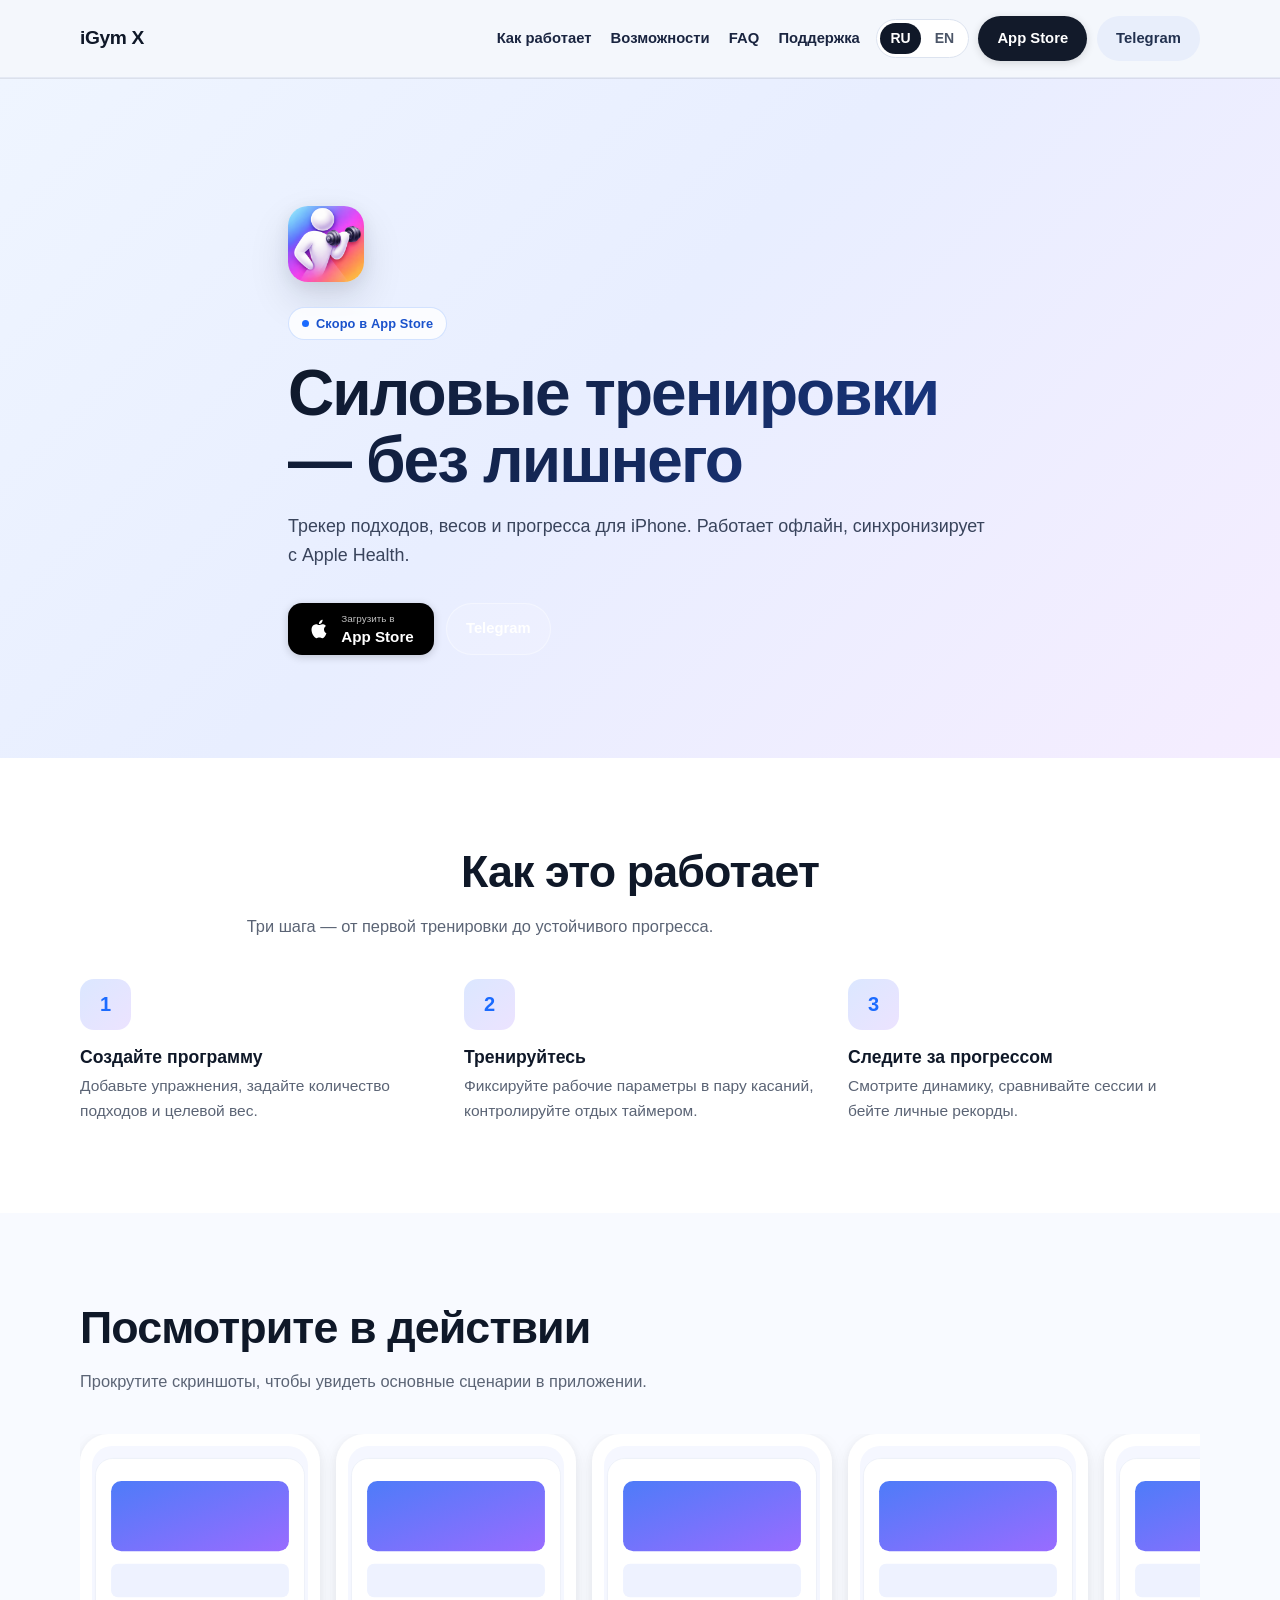
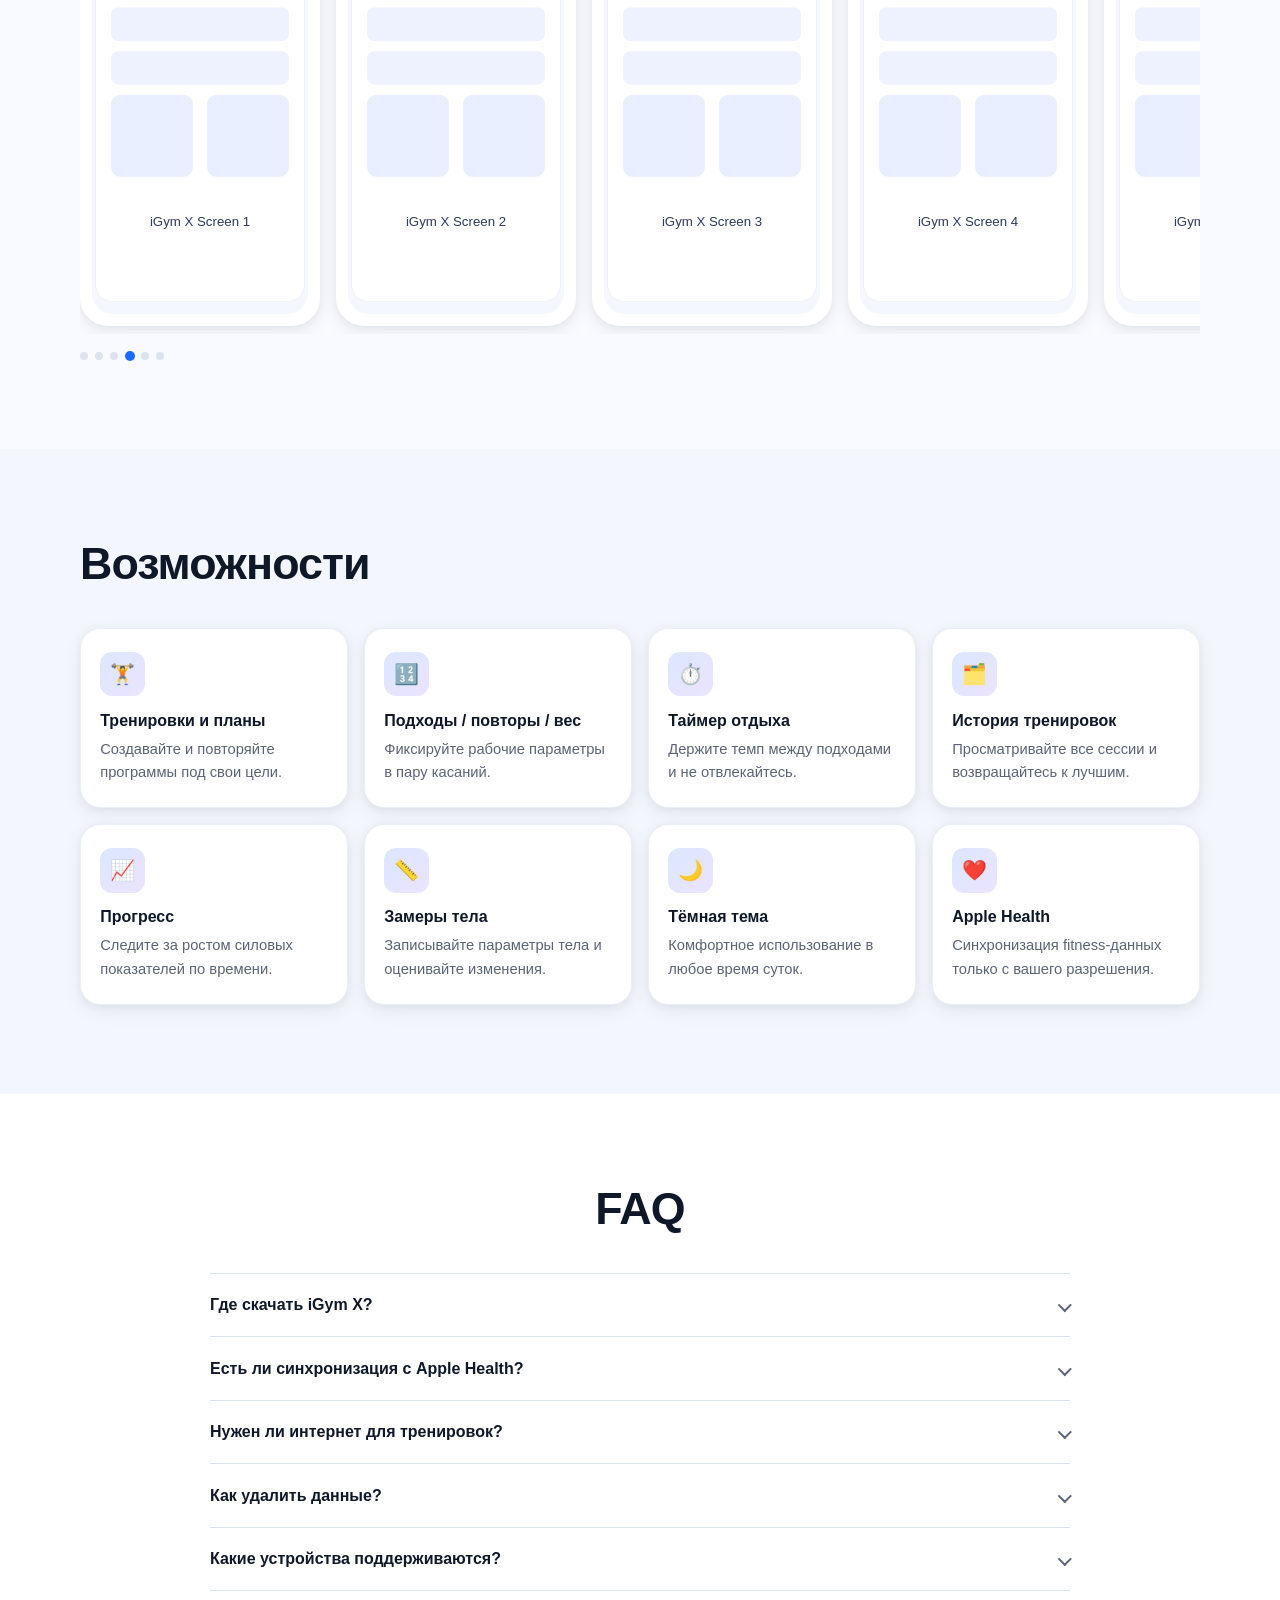
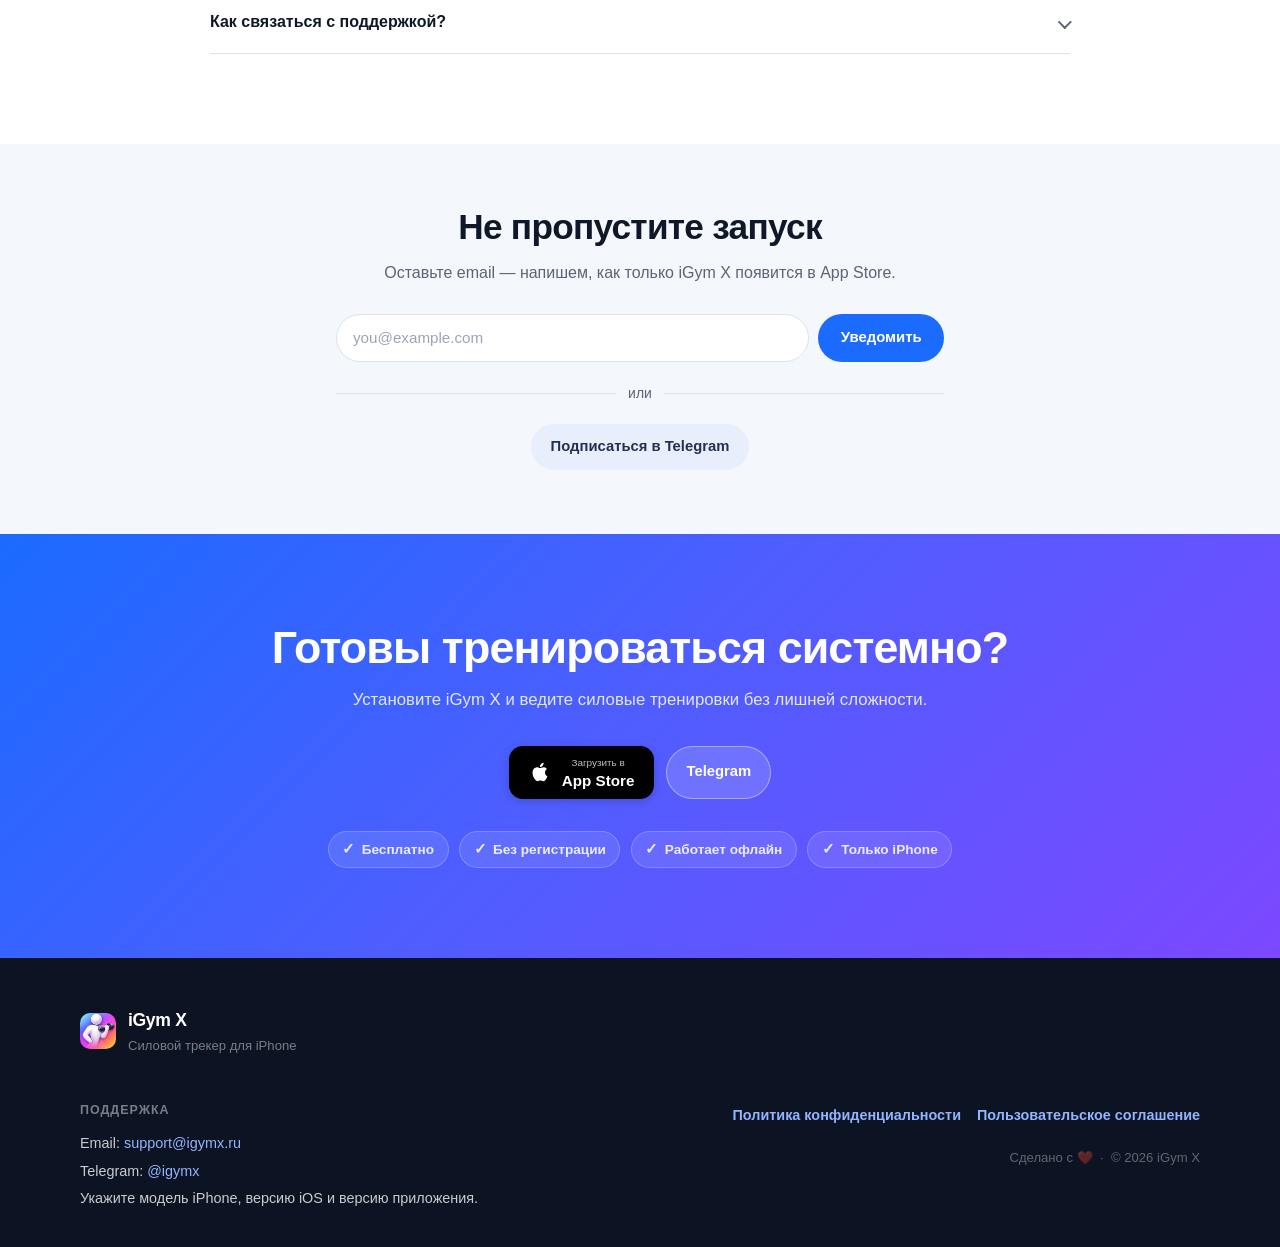
==== commit a925340d: "fixed header" ====
--- a/index.html
+++ b/index.html
@@ -26,8 +26,8 @@
   <meta name="twitter:image" content="https://igymx.ru/assets/og-image.svg">
 
   <!-- Favicon & theme -->
-  <link rel="icon" href="assets/app-icon.svg" type="image/svg+xml">
-  <link rel="apple-touch-icon" href="assets/app-icon.svg">
+  <link rel="icon" href="assets/iGymX-big.png" type="image/png">
+  <link rel="apple-touch-icon" href="assets/iGymX-big.png">
   <meta name="theme-color" content="#1b6bff">
 
   <!-- Structured data -->
@@ -92,7 +92,7 @@
     <!-- HERO -->
     <section class="section section-hero">
       <div class="container hero-content">
-        <img src="assets/app-icon.svg" alt="Иконка iGym X" class="hero-app-icon">
+        <img src="assets/iGymX-big.png" alt="Иконка iGym X" class="hero-app-icon">
         <span class="hero-badge"><span class="hero-badge-dot"></span>Скоро в App Store</span>
         <h1>Силовые тренировки — без лишнего</h1>
         <p>Трекер подходов, весов и прогресса для iPhone. Работает офлайн, синхронизирует с Apple Health.</p>
@@ -334,7 +334,7 @@
   <footer class="site-footer" id="support">
     <div class="container footer-inner">
       <div class="footer-brand">
-        <img src="assets/app-icon.svg" alt="" class="footer-brand-icon" aria-hidden="true">
+        <img src="assets/iGymX-big.png" alt="" class="footer-brand-icon" aria-hidden="true">
         <div>
           <span class="footer-brand-name">iGym X</span>
           <p class="footer-brand-tagline">Силовой трекер для iPhone</p>
--- a/assets/styles.css
+++ b/assets/styles.css
@@ -99,11 +99,12 @@
 .site-header {
   position: sticky;
   top: 0;
-  z-index: 50;
+  z-index: 100;
   background: rgba(244,247,252,.93);
   backdrop-filter: blur(12px);
   -webkit-backdrop-filter: blur(12px);
   border-bottom: 1px solid rgba(167,184,212,.22);
+  box-shadow: 0 1px 0 rgba(0,0,0,.08);
 }
 
 .header-row {
@@ -117,6 +118,7 @@
   font-size: 1.2rem;
   font-weight: 800;
   letter-spacing: -0.02em;
+  color: #0f1828;
 }
 
 .desktop-nav {
@@ -129,13 +131,20 @@
 .desktop-nav a,
 .footer-links a,
 .mobile-menu a {
-  color: #2f3b53;
+  color: #1a2540;
   font-weight: 600;
   font-size: .925rem;
-  transition: color var(--transition);
-}
-
-.desktop-nav a:hover { color: var(--accent); opacity: 1; }
+  transition: color var(--transition), text-decoration-color var(--transition);
+  text-decoration: underline;
+  text-decoration-color: transparent;
+  text-underline-offset: 3px;
+}
+
+.desktop-nav a:hover {
+  color: var(--accent);
+  text-decoration-color: var(--accent);
+  opacity: 1;
+}
 
 .header-cta {
   display: flex;
@@ -217,8 +226,10 @@
 .menu-toggle {
   display: none;
   margin-left: auto;
-  width: 2.6rem;
-  height: 2.6rem;
+  width: 2.75rem;
+  height: 2.75rem;
+  min-width: 44px;
+  min-height: 44px;
   border: 1px solid var(--border);
   background: #fff;
   border-radius: 12px;
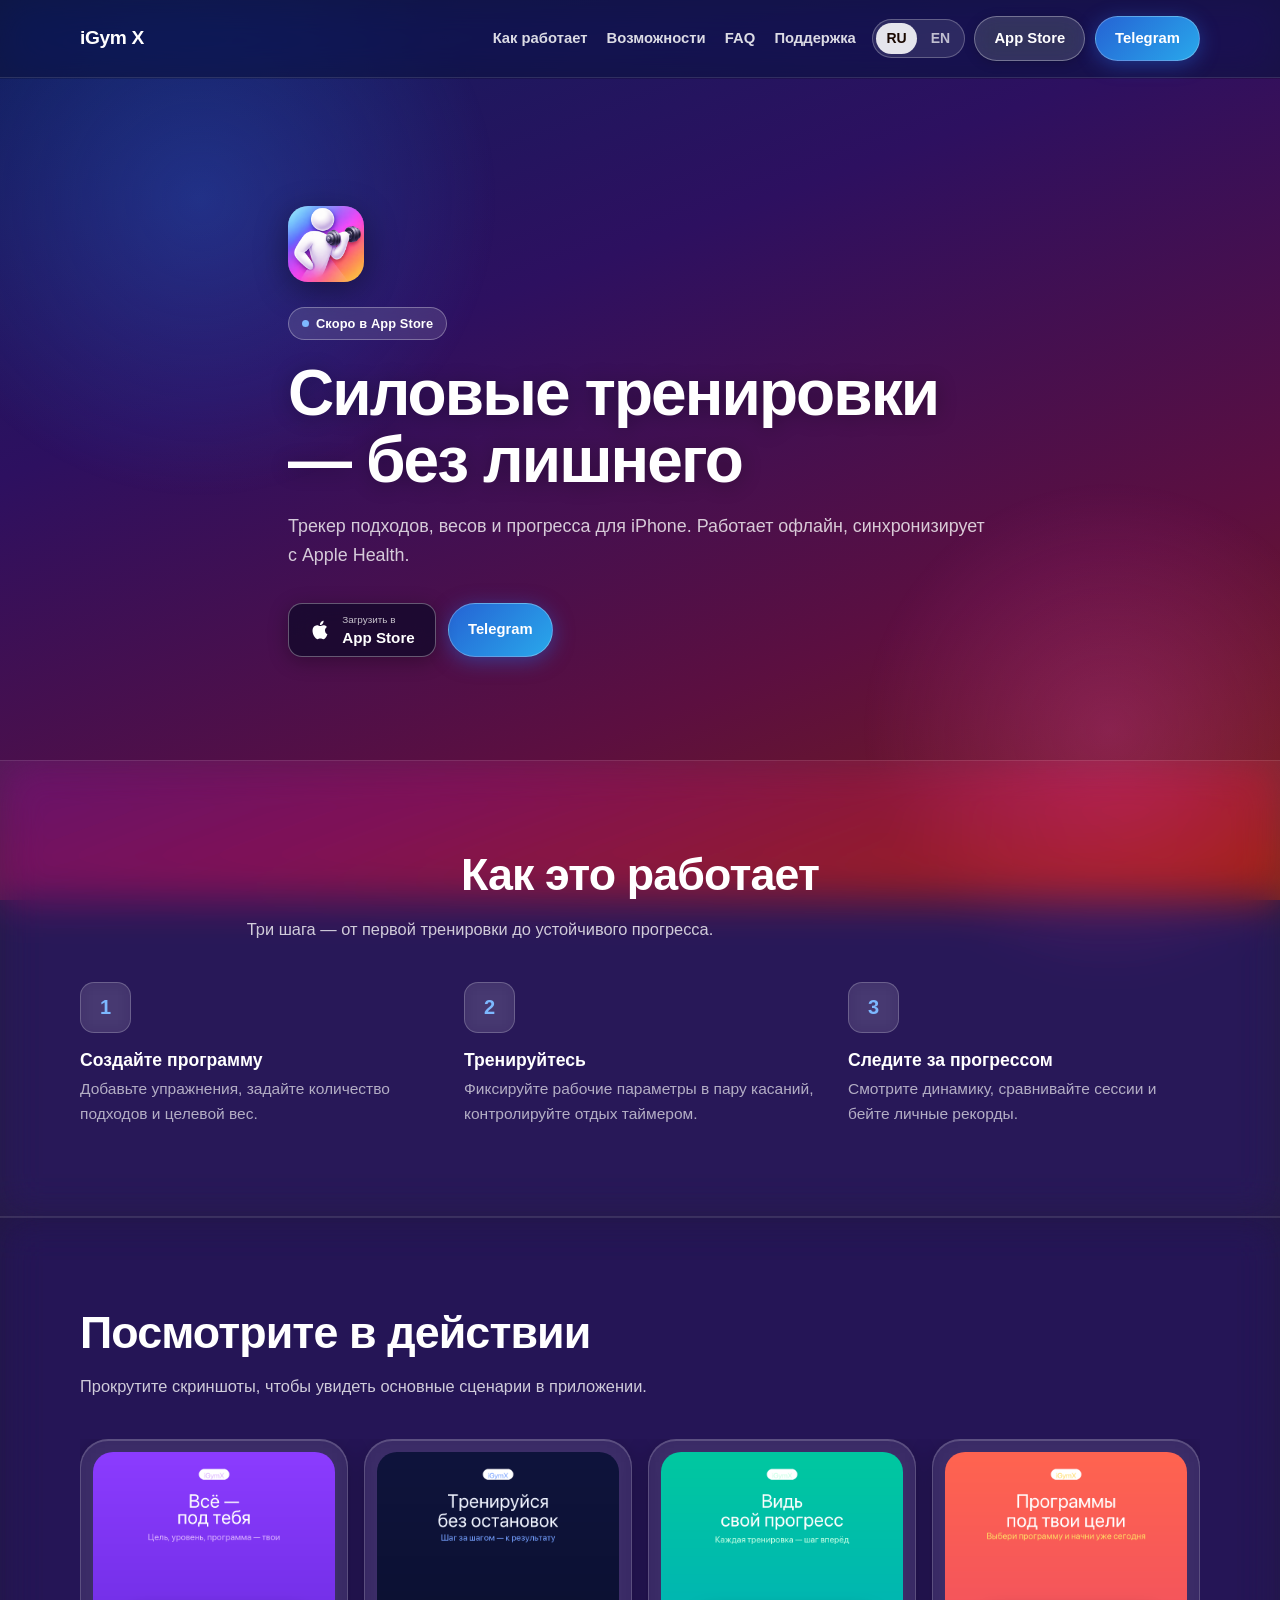
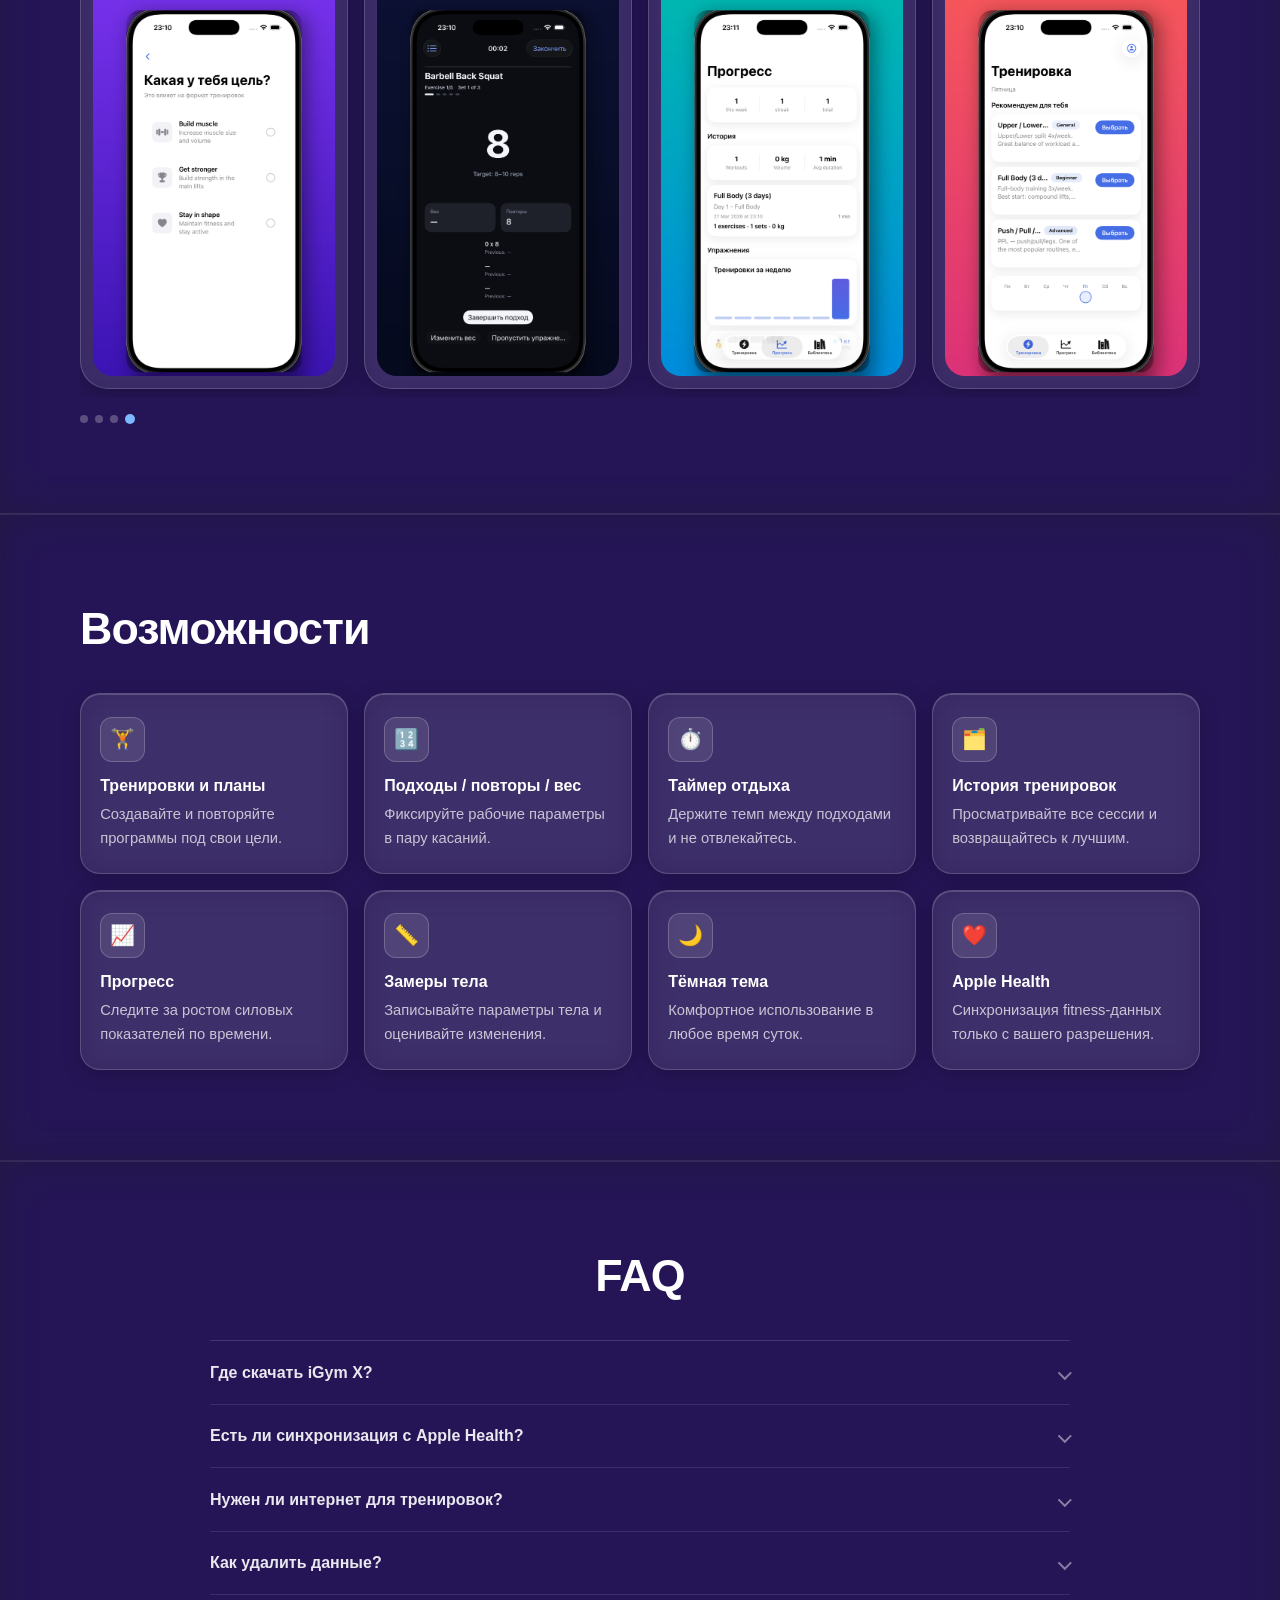
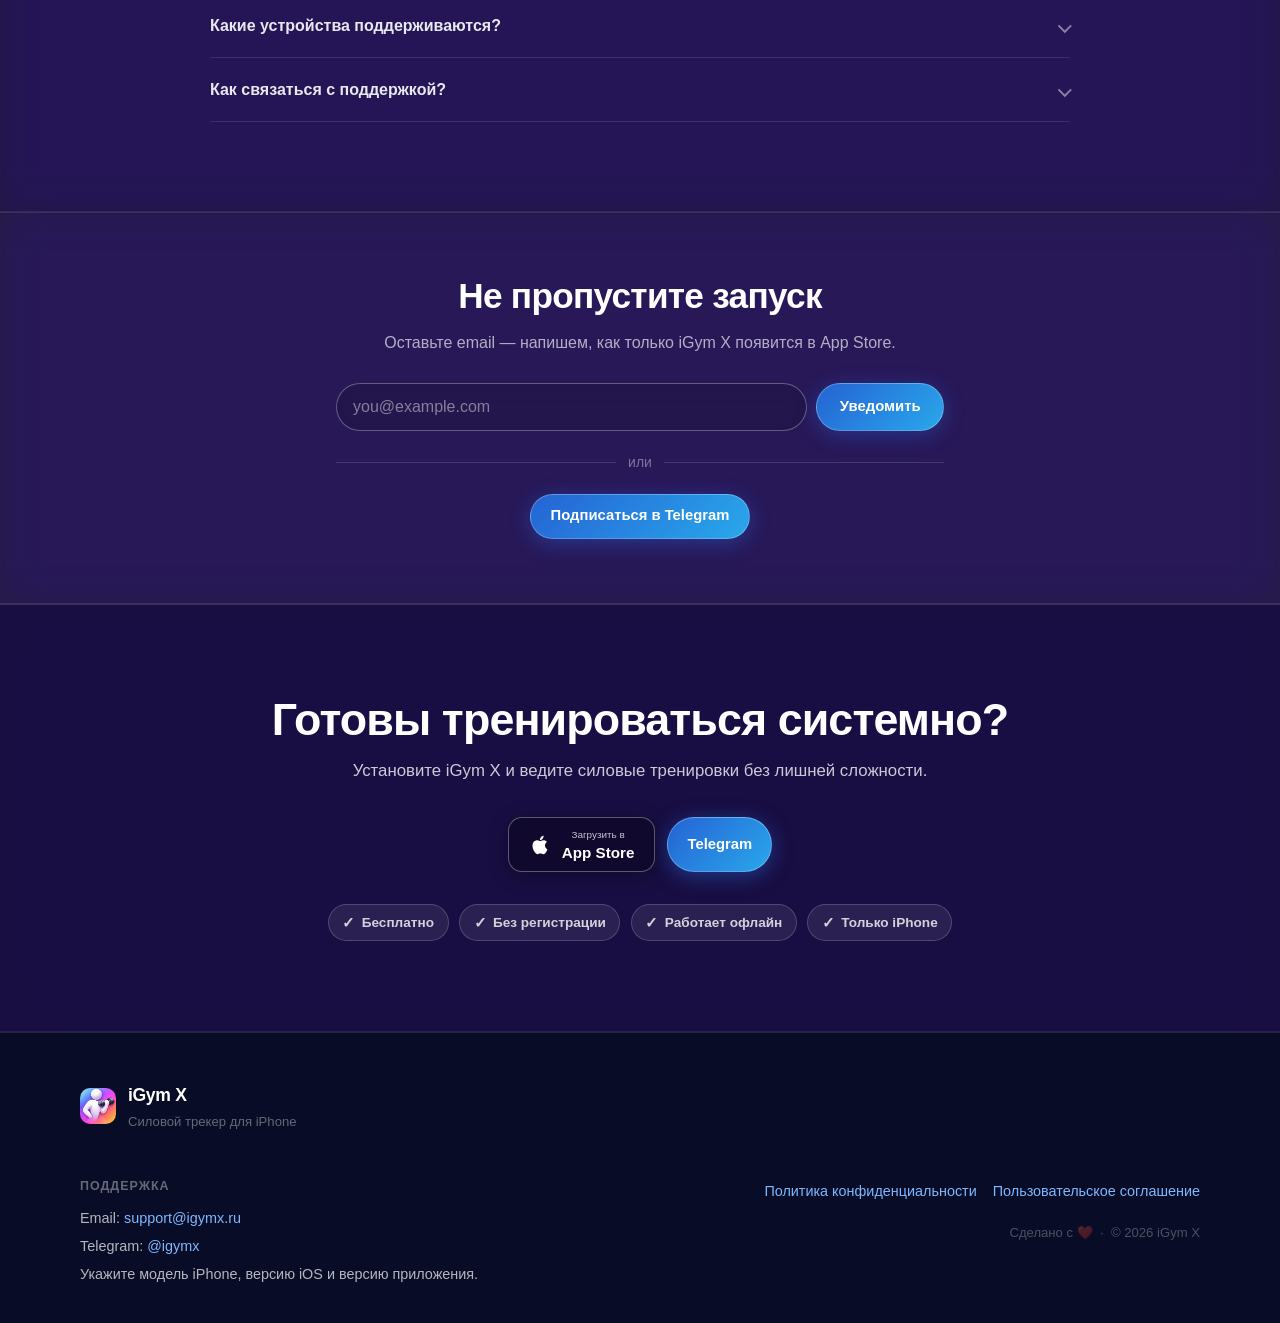
==== commit d04d1397: "Update iGymX landing screenshots and App Store links" ====
--- a/index.html
+++ b/index.html
@@ -63,7 +63,7 @@
           <a class="active" href="index.html" aria-current="page">RU</a>
           <a href="index-en.html" lang="en">EN</a>
         </div>
-        <a class="btn btn-primary" href="#" aria-label="Скачать в App Store">App Store</a>
+        <a class="btn btn-primary" href="https://apps.apple.com/us/app/igym-x-%D1%81%D0%B8%D0%BB%D0%BE%D0%B2%D0%BE%D0%B9-%D1%82%D1%80%D0%B5%D0%BA%D0%B5%D1%80/id6759258469" aria-label="Скачать в App Store">App Store</a>
         <a class="btn btn-secondary" href="https://t.me/igymx" target="_blank" rel="noopener">Telegram</a>
       </div>
 
@@ -78,7 +78,7 @@
         <a href="#features">Возможности</a>
         <a href="#faq">FAQ</a>
         <a href="#support">Поддержка</a>
-        <a class="btn btn-primary" href="#" aria-label="Скачать в App Store">App Store</a>
+        <a class="btn btn-primary" href="https://apps.apple.com/us/app/igym-x-%D1%81%D0%B8%D0%BB%D0%BE%D0%B2%D0%BE%D0%B9-%D1%82%D1%80%D0%B5%D0%BA%D0%B5%D1%80/id6759258469" aria-label="Скачать в App Store">App Store</a>
         <a class="btn btn-secondary" href="https://t.me/igymx" target="_blank" rel="noopener">Telegram</a>
         <div class="lang-switch" role="group" aria-label="Переключение языка">
           <a class="active" href="index.html" aria-current="page">RU</a>
@@ -97,7 +97,7 @@
         <h1>Силовые тренировки — без лишнего</h1>
         <p>Трекер подходов, весов и прогресса для iPhone. Работает офлайн, синхронизирует с Apple Health.</p>
         <div class="hero-actions">
-          <a class="hero-store-btn" href="#" aria-label="Скачать в App Store">
+          <a class="hero-store-btn" href="https://apps.apple.com/us/app/igym-x-%D1%81%D0%B8%D0%BB%D0%BE%D0%B2%D0%BE%D0%B9-%D1%82%D1%80%D0%B5%D0%BA%D0%B5%D1%80/id6759258469" aria-label="Скачать в App Store">
             <svg class="hero-store-icon" viewBox="0 0 24 24" xmlns="http://www.w3.org/2000/svg" aria-hidden="true">
               <path d="M18.71 19.5c-.83 1.24-1.71 2.45-3.05 2.47-1.34.03-1.77-.79-3.29-.79-1.53 0-2 .77-3.27.82-1.31.05-2.3-1.32-3.14-2.53C4.25 17 2.94 12.45 4.7 9.39c.87-1.52 2.43-2.48 4.12-2.51 1.28-.02 2.5.87 3.29.87.78 0 2.26-1.07 3.8-.91.65.03 2.47.26 3.64 1.98-.09.06-2.17 1.28-2.15 3.81.03 3.02 2.65 4.03 2.68 4.04-.03.07-.42 1.44-1.38 2.83M13 3.5c.73-.83 1.94-1.46 2.94-1.5.13 1.17-.34 2.35-1.04 3.19-.69.85-1.83 1.51-2.95 1.42-.15-1.15.41-2.35 1.05-3.11z"/>
             </svg>
@@ -153,22 +153,16 @@
         </div>
         <div class="screens-track" aria-label="Карусель скриншотов iGym X">
           <article class="screen-card">
-            <img src="assets/img/screen-1.svg" alt="Главный экран журнала тренировки с упражнениями и подходами" loading="lazy">
+            <img src="assets/img/igymx-screen-1.png" alt="Экран активной тренировки с упражнением, повторами и кнопкой завершения подхода" loading="lazy">
           </article>
           <article class="screen-card">
-            <img src="assets/img/screen-2.svg" alt="Активная тренировка: ввод веса и повторений" loading="lazy">
+            <img src="assets/img/igymx-screen-2.png" alt="Экран прогресса с историей тренировок и графиком активности" loading="lazy">
           </article>
           <article class="screen-card">
-            <img src="assets/img/screen-3.svg" alt="Таймер отдыха между подходами" loading="lazy">
+            <img src="assets/img/igymx-screen-3.png" alt="Экран выбора программы тренировки с рекомендациями" loading="lazy">
           </article>
           <article class="screen-card">
-            <img src="assets/img/screen-4.svg" alt="История тренировок и прошлые сессии" loading="lazy">
-          </article>
-          <article class="screen-card">
-            <img src="assets/img/screen-5.svg" alt="График прогресса силовых показателей" loading="lazy">
-          </article>
-          <article class="screen-card">
-            <img src="assets/img/screen-6.svg" alt="Замеры тела и параметры профиля" loading="lazy">
+            <img src="assets/img/igymx-screen-4.png" alt="Экран выбора цели тренировки под пользователя" loading="lazy">
           </article>
         </div>
         <div class="screens-footer">
@@ -310,7 +304,7 @@
         <h2>Готовы тренироваться системно?</h2>
         <p>Установите iGym X и ведите силовые тренировки без лишней сложности.</p>
         <div class="hero-actions">
-          <a class="hero-store-btn" href="#" aria-label="Скачать в App Store">
+          <a class="hero-store-btn" href="https://apps.apple.com/us/app/igym-x-%D1%81%D0%B8%D0%BB%D0%BE%D0%B2%D0%BE%D0%B9-%D1%82%D1%80%D0%B5%D0%BA%D0%B5%D1%80/id6759258469" aria-label="Скачать в App Store">
             <svg class="hero-store-icon" viewBox="0 0 24 24" xmlns="http://www.w3.org/2000/svg" aria-hidden="true">
               <path d="M18.71 19.5c-.83 1.24-1.71 2.45-3.05 2.47-1.34.03-1.77-.79-3.29-.79-1.53 0-2 .77-3.27.82-1.31.05-2.3-1.32-3.14-2.53C4.25 17 2.94 12.45 4.7 9.39c.87-1.52 2.43-2.48 4.12-2.51 1.28-.02 2.5.87 3.29.87.78 0 2.26-1.07 3.8-.91.65.03 2.47.26 3.64 1.98-.09.06-2.17 1.28-2.15 3.81.03 3.02 2.65 4.03 2.68 4.04-.03.07-.42 1.44-1.38 2.83M13 3.5c.73-.83 1.94-1.46 2.94-1.5.13 1.17-.34 2.35-1.04 3.19-.69.85-1.83 1.51-2.95 1.42-.15-1.15.41-2.35 1.05-3.11z"/>
             </svg>
--- a/assets/styles.css
+++ b/assets/styles.css
@@ -1,23 +1,44 @@
 :root {
   --container: 1120px;
   --radius-card: 20px;
-  --shadow-sm: 0 2px 8px rgba(16,24,40,.05), 0 6px 20px rgba(16,24,40,.06);
-  --shadow-md: 0 4px 16px rgba(16,24,40,.08), 0 18px 42px rgba(16,24,40,.12);
-  --shadow-hover: 0 8px 28px rgba(16,24,40,.12), 0 24px 56px rgba(16,24,40,.16);
-  --text: #0f1828;
-  --muted: #5b6475;
-  --border: #dce3ef;
-  --bg: #f4f7fc;
-  --surface: #ffffff;
-  --accent: #1b6bff;
-  --grad-hero: linear-gradient(135deg, #eff5ff 0%, #e8eeff 46%, #f5edff 100%);
-  --grad-cta: linear-gradient(135deg, #1b6bff 0%, #4f5dff 48%, #7c48ff 100%);
-  --grad-accent: linear-gradient(135deg, #dbe7ff 0%, #ece3ff 100%);
+
+  /* Brand palette (from app icon) */
+  --brand-blue:   #2563d4;
+  --brand-purple: #8b3fd4;
+  --brand-pink:   #d43fa0;
+  --brand-orange: #f07030;
+
+  /* Glass tokens */
+  --glass-bg:       rgba(255,255,255,.08);
+  --glass-bg-hover: rgba(255,255,255,.14);
+  --glass-border:   rgba(255,255,255,.20);
+  --glass-shadow:   0 8px 32px rgba(0,0,0,.30),
+                    inset 0 1px 0 rgba(255,255,255,.22),
+                    inset 0 -1px 0 rgba(0,0,0,.10);
+
+  /* Gradients */
+  --gradient-hero:   linear-gradient(160deg, #0f1f5c 0%, #2d1060 35%, #5c0f40 70%, #7a2010 100%);
+  --gradient-accent: linear-gradient(135deg, #2563d4, #8b3fd4, #d43fa0);
+  --gradient-tg:     linear-gradient(135deg, #2563d4, #29a8eb);
+
+  /* Text */
+  --text-primary:   #ffffff;
+  --text-secondary: rgba(255,255,255,.78);
+  --text-muted:     rgba(255,255,255,.50);
+  --text-dim:       rgba(255,255,255,.35);
+
+  /* Legacy aliases (used in media queries / layout rules below) */
+  --text:   #ffffff;
+  --muted:  rgba(255,255,255,.60);
+  --border: rgba(255,255,255,.18);
+  --accent: #7db8ff;
+
   --transition: 0.18s ease;
 }
 
+/* ══════════════════════ BASE ══════════════════════ */
+
 html { scroll-behavior: smooth; }
-
 * { box-sizing: border-box; }
 
 html, body {
@@ -28,9 +49,47 @@
 
 body {
   font-family: -apple-system, BlinkMacSystemFont, "Segoe UI", Roboto, Arial, sans-serif;
-  color: var(--text);
-  background: var(--bg);
+  color: var(--text-primary);
+  /* Solid fallback for iOS Safari (background-attachment: fixed breaks on iOS) */
+  background-color: #1a0f3c;
+  background-image: var(--gradient-hero);
+  background-attachment: fixed;
+  min-height: 100vh;
   line-height: 1.6;
+}
+
+/* iOS Safari doesn't support background-attachment: fixed */
+@supports (-webkit-touch-callout: none) {
+  body {
+    background-attachment: scroll;
+  }
+}
+
+/* Floating depth orbs */
+body::before {
+  content: '';
+  position: fixed;
+  width: 600px;
+  height: 600px;
+  border-radius: 50%;
+  background: radial-gradient(circle, rgba(37,99,212,.35) 0%, transparent 70%);
+  top: -100px;
+  left: -100px;
+  pointer-events: none;
+  z-index: 0;
+}
+
+body::after {
+  content: '';
+  position: fixed;
+  width: 500px;
+  height: 500px;
+  border-radius: 50%;
+  background: radial-gradient(circle, rgba(212,63,160,.30) 0%, transparent 70%);
+  bottom: -80px;
+  right: -80px;
+  pointer-events: none;
+  z-index: 0;
 }
 
 a {
@@ -40,7 +99,7 @@
 
 a:focus-visible,
 button:focus-visible {
-  outline: 3px solid rgba(52,110,255,.35);
+  outline: 3px solid rgba(125,184,255,.45);
   outline-offset: 2px;
   border-radius: 4px;
 }
@@ -73,26 +132,43 @@
   font-weight: 700;
 }
 
+/* ══════════════════════ LAYOUT ══════════════════════ */
+
 .container {
   width: min(var(--container), 100% - 2.5rem);
   margin: 0 auto;
+  position: relative;
+  z-index: 1;
 }
 
 .section {
   width: 100%;
   padding: clamp(3.5rem, 7vw, 6.5rem) 0;
+  position: relative;
+  z-index: 1;
 }
 
 .section-head { margin-bottom: 2.5rem; }
 
 .section-head p {
   margin-top: 1rem;
-  color: var(--muted);
+  color: var(--text-secondary);
   max-width: 50rem;
   font-size: 1.025rem;
 }
 
 .section-head.center { text-align: center; }
+
+/* ══════════════════════ GLASS UTILITY ══════════════════════ */
+
+.glass {
+  background: var(--glass-bg);
+  backdrop-filter: blur(24px) saturate(180%);
+  -webkit-backdrop-filter: blur(24px) saturate(180%);
+  border: 1px solid var(--glass-border);
+  border-radius: 24px;
+  box-shadow: var(--glass-shadow);
+}
 
 /* ══════════════════════ HEADER ══════════════════════ */
 
@@ -100,11 +176,14 @@
   position: sticky;
   top: 0;
   z-index: 100;
-  background: rgba(244,247,252,.93);
-  backdrop-filter: blur(12px);
-  -webkit-backdrop-filter: blur(12px);
-  border-bottom: 1px solid rgba(167,184,212,.22);
-  box-shadow: 0 1px 0 rgba(0,0,0,.08);
+  background: rgba(15,20,60,.72);
+  backdrop-filter: blur(20px) saturate(160%);
+  -webkit-backdrop-filter: blur(20px) saturate(160%);
+  border-bottom: 1px solid rgba(255,255,255,.12);
+  box-shadow: 0 1px 0 rgba(0,0,0,.15);
+  transform: translateZ(0);
+  -webkit-transform: translateZ(0);
+  isolation: isolate;
 }
 
 .header-row {
@@ -118,7 +197,7 @@
   font-size: 1.2rem;
   font-weight: 800;
   letter-spacing: -0.02em;
-  color: #0f1828;
+  color: #fff;
 }
 
 .desktop-nav {
@@ -129,9 +208,8 @@
 }
 
 .desktop-nav a,
-.footer-links a,
 .mobile-menu a {
-  color: #1a2540;
+  color: rgba(255,255,255,.85);
   font-weight: 600;
   font-size: .925rem;
   transition: color var(--transition), text-decoration-color var(--transition);
@@ -141,8 +219,8 @@
 }
 
 .desktop-nav a:hover {
-  color: var(--accent);
-  text-decoration-color: var(--accent);
+  color: #fff;
+  text-decoration-color: rgba(255,255,255,.6);
   opacity: 1;
 }
 
@@ -158,23 +236,23 @@
   display: inline-flex;
   gap: .2rem;
   padding: .2rem;
-  border: 1px solid var(--border);
+  border: 1px solid rgba(255,255,255,.25);
   border-radius: 999px;
-  background: #fff;
+  background: rgba(255,255,255,.10);
 }
 
 .lang-switch a {
   padding: .28rem .65rem;
   border-radius: 999px;
-  color: #4b5567;
+  color: rgba(255,255,255,.70);
   font-size: .875rem;
   font-weight: 700;
   transition: background var(--transition), color var(--transition);
 }
 
 .lang-switch a.active {
-  background: #101828;
-  color: #fff;
+  background: rgba(255,255,255,.88);
+  color: #1a0800;
 }
 
 /* ══════════════════════ BUTTONS ══════════════════════ */
@@ -189,7 +267,7 @@
   align-items: center;
   justify-content: center;
   gap: .5rem;
-  transition: transform var(--transition), box-shadow var(--transition), opacity var(--transition);
+  transition: transform var(--transition), box-shadow var(--transition), background var(--transition);
   cursor: pointer;
   white-space: nowrap;
   border: none;
@@ -198,28 +276,44 @@
 .btn:hover { transform: translateY(-2px); opacity: 1; }
 .btn:active { transform: translateY(0); }
 
+/* App Store — glass pill */
 .btn-primary {
-  background: #121a2a;
-  color: #fff;
-  box-shadow: 0 2px 8px rgba(0,0,0,.14);
-}
-.btn-primary:hover { box-shadow: 0 6px 20px rgba(0,0,0,.2); }
-
-.btn-secondary { background: #e8eefb; color: #22314f; }
+  background: rgba(255,255,255,.14);
+  color: #fff;
+  border: 1.5px solid rgba(255,255,255,.32);
+  backdrop-filter: blur(12px);
+  box-shadow: 0 2px 12px rgba(0,0,0,.20);
+}
+.btn-primary:hover {
+  background: rgba(255,255,255,.22);
+  box-shadow: 0 0 20px rgba(255,255,255,.12), 0 4px 16px rgba(0,0,0,.25);
+}
+
+/* Telegram — brand blue gradient */
+.btn-secondary {
+  background: var(--gradient-tg);
+  color: #fff;
+  border: 1.5px solid rgba(255,255,255,.25);
+  box-shadow: 0 4px 20px rgba(37,99,212,.45);
+}
+.btn-secondary:hover {
+  box-shadow: 0 6px 28px rgba(37,99,212,.65);
+}
 
 .btn-light {
-  background: #fff;
-  color: #163681;
-  box-shadow: 0 2px 8px rgba(0,0,0,.08);
-}
-.btn-light:hover { box-shadow: 0 6px 20px rgba(0,0,0,.13); }
+  background: rgba(255,255,255,.15);
+  color: #fff;
+  border: 1px solid rgba(255,255,255,.30);
+  box-shadow: 0 2px 8px rgba(0,0,0,.15);
+}
+.btn-light:hover { box-shadow: 0 6px 20px rgba(0,0,0,.25); }
 
 .btn-ghost {
-  background: rgba(255,255,255,.15);
-  color: #fff;
-  border: 1px solid rgba(255,255,255,.4);
-}
-.btn-ghost:hover { background: rgba(255,255,255,.25); }
+  background: rgba(255,255,255,.12);
+  color: #fff;
+  border: 1px solid rgba(255,255,255,.35);
+}
+.btn-ghost:hover { background: rgba(255,255,255,.22); }
 
 /* ══════════════════════ MOBILE MENU ══════════════════════ */
 
@@ -230,8 +324,8 @@
   height: 2.75rem;
   min-width: 44px;
   min-height: 44px;
-  border: 1px solid var(--border);
-  background: #fff;
+  border: 1px solid rgba(255,255,255,.35);
+  background: rgba(255,255,255,.12);
   border-radius: 12px;
   cursor: pointer;
   flex-direction: column;
@@ -239,20 +333,22 @@
   justify-content: center;
   gap: 4px;
   padding: 0;
+  filter: drop-shadow(0 0 6px rgba(255,255,255,.25));
 }
 
 .menu-toggle span {
   display: block;
   width: 1.1rem;
   height: 2px;
-  background: #2d3752;
+  background: #fff;
   border-radius: 2px;
 }
 
 .mobile-menu {
-  border-top: 1px solid rgba(167,184,212,.2);
-  background: rgba(249,251,255,.97);
-  backdrop-filter: blur(12px);
+  border-top: 1px solid rgba(255,255,255,.12);
+  background: rgba(15,20,60,.92);
+  backdrop-filter: blur(20px) saturate(160%);
+  -webkit-backdrop-filter: blur(20px) saturate(160%);
 }
 
 .mobile-menu[hidden] { display: none; }
@@ -266,7 +362,8 @@
 /* ══════════════════════ HERO ══════════════════════ */
 
 .section-hero {
-  background: var(--grad-hero);
+  /* Body gradient shows through — no extra background */
+  background: transparent;
   padding: clamp(4rem, 10vw, 8rem) 0 clamp(3.5rem, 8vw, 7rem);
 }
 
@@ -276,7 +373,7 @@
   width: 76px;
   height: 76px;
   border-radius: 20px;
-  box-shadow: var(--shadow-md);
+  box-shadow: 0 8px 32px rgba(0,0,0,.40), inset 0 1px 0 rgba(255,255,255,.25);
   margin-bottom: 1.6rem;
 }
 
@@ -284,9 +381,9 @@
   display: inline-flex;
   align-items: center;
   gap: .45rem;
-  background: rgba(255,255,255,.8);
-  border: 1px solid rgba(27,107,255,.18);
-  color: #1a52cc;
+  background: rgba(255,255,255,.12);
+  border: 1px solid rgba(255,255,255,.30);
+  color: #fff;
   font-size: .8rem;
   font-weight: 700;
   padding: .32rem .8rem;
@@ -300,7 +397,7 @@
   width: 7px;
   height: 7px;
   border-radius: 50%;
-  background: var(--accent);
+  background: #7db8ff;
   flex-shrink: 0;
   animation: blink 2.2s ease infinite;
 }
@@ -311,15 +408,14 @@
 }
 
 .hero-content h1 {
-  background: linear-gradient(135deg, #0f1828 0%, #1a3a8e 100%);
-  -webkit-background-clip: text;
-  -webkit-text-fill-color: transparent;
-  background-clip: text;
+  color: #fff;
+  text-shadow: 0 2px 20px rgba(0,0,0,.30);
+  -webkit-text-fill-color: #fff;
 }
 
 .hero-content > p {
   margin-top: 1.15rem;
-  color: #39445c;
+  color: rgba(255,255,255,.78);
   font-size: 1.12rem;
   line-height: 1.65;
 }
@@ -331,21 +427,26 @@
   flex-wrap: wrap;
 }
 
-/* App Store button */
+/* App Store button — glass pill */
 .hero-store-btn {
   display: inline-flex;
   align-items: center;
   gap: .7rem;
-  background: #000;
+  /* Dark solid fallback — renders correctly even when backdrop-filter fails */
+  background: rgba(15,8,40,.75);
   color: #fff;
   padding: .55rem 1.25rem;
   border-radius: 14px;
-  box-shadow: 0 2px 8px rgba(0,0,0,.18);
-  transition: transform var(--transition), box-shadow var(--transition);
+  border: 1.5px solid rgba(255,255,255,.32);
+  backdrop-filter: blur(12px);
+  -webkit-backdrop-filter: blur(12px);
+  box-shadow: 0 4px 20px rgba(0,0,0,.30);
+  transition: transform var(--transition), box-shadow var(--transition), background var(--transition);
 }
 .hero-store-btn:hover {
   transform: translateY(-2px);
-  box-shadow: 0 8px 24px rgba(0,0,0,.25);
+  background: rgba(30,15,60,.85);
+  box-shadow: 0 8px 28px rgba(0,0,0,.40), 0 0 20px rgba(255,255,255,.08);
   opacity: 1;
 }
 .hero-store-icon {
@@ -358,9 +459,31 @@
 .hero-store-sub { font-size: .62rem; font-weight: 400; opacity: .75; }
 .hero-store-name { font-size: .95rem; font-weight: 700; line-height: 1.2; }
 
+/* Telegram button — brand blue gradient in hero and CTA (overrides .btn-ghost) */
+.section-hero .btn-ghost,
+.section-cta .btn-ghost {
+  background: var(--gradient-tg);
+  background-color: #2563d4; /* solid fallback */
+  color: #fff;
+  border: 1.5px solid rgba(255,255,255,.28);
+  box-shadow: 0 4px 20px rgba(37,99,212,.50);
+}
+.section-hero .btn-ghost:hover,
+.section-cta .btn-ghost:hover {
+  box-shadow: 0 6px 28px rgba(37,99,212,.70);
+  transform: translateY(-2px);
+}
+
 /* ══════════════════════ SCREENSHOTS ══════════════════════ */
 
-.section-screens { background: #f8faff; }
+.section-screens {
+  background-color: rgba(20,12,55,.88);
+  background: rgba(255,255,255,.04);
+  backdrop-filter: blur(20px) saturate(150%);
+  -webkit-backdrop-filter: blur(20px) saturate(150%);
+  border-top: 1px solid rgba(255,255,255,.10);
+  border-bottom: 1px solid rgba(255,255,255,.10);
+}
 
 .screens-track {
   display: grid;
@@ -370,26 +493,29 @@
   overflow-x: auto;
   scroll-snap-type: x mandatory;
   scrollbar-width: thin;
-  scrollbar-color: var(--border) transparent;
+  scrollbar-color: rgba(255,255,255,.25) transparent;
   padding-bottom: .5rem;
 }
 
 .screens-track::-webkit-scrollbar { height: 4px; }
 .screens-track::-webkit-scrollbar-track { background: transparent; }
-.screens-track::-webkit-scrollbar-thumb { background: var(--border); border-radius: 4px; }
+.screens-track::-webkit-scrollbar-thumb { background: rgba(255,255,255,.25); border-radius: 100px; }
 
 .screen-card {
   scroll-snap-align: start;
-  background: #fff;
+  background: rgba(255,255,255,.08);
+  backdrop-filter: blur(16px);
+  -webkit-backdrop-filter: blur(16px);
+  border: 1px solid rgba(255,255,255,.18);
   border-radius: 28px;
-  box-shadow: var(--shadow-sm);
+  box-shadow: 0 4px 24px rgba(0,0,0,.25), inset 0 1px 0 rgba(255,255,255,.18);
   padding: .75rem;
   transition: transform .25s ease, box-shadow .25s ease;
 }
 
 .screen-card:hover {
   transform: translateY(-4px);
-  box-shadow: var(--shadow-md);
+  box-shadow: 0 12px 40px rgba(0,0,0,.35), inset 0 1px 0 rgba(255,255,255,.22);
 }
 
 .screen-card img {
@@ -407,20 +533,17 @@
 }
 
 .swipe-hint {
-  color: var(--muted);
+  color: rgba(255,255,255,.50);
   font-size: .92rem;
 }
 
-.carousel-dots {
-  display: flex;
-  gap: .45rem;
-}
+.carousel-dots { display: flex; gap: .45rem; }
 
 .carousel-dot {
   width: 8px;
   height: 8px;
   border-radius: 50%;
-  background: var(--border);
+  background: rgba(255,255,255,.25);
   border: none;
   padding: 0;
   cursor: pointer;
@@ -428,13 +551,20 @@
 }
 
 .carousel-dot.active {
-  background: var(--accent);
+  background: #7db8ff;
   transform: scale(1.25);
 }
 
 /* ══════════════════════ HOW IT WORKS ══════════════════════ */
 
-.section-how { background: var(--surface); }
+.section-how {
+  background-color: rgba(18,10,50,.88);
+  background: rgba(255,255,255,.05);
+  backdrop-filter: blur(20px) saturate(150%);
+  -webkit-backdrop-filter: blur(20px) saturate(150%);
+  border-top: 1px solid rgba(255,255,255,.10);
+  border-bottom: 1px solid rgba(255,255,255,.10);
+}
 
 .steps-grid {
   display: grid;
@@ -452,22 +582,31 @@
   width: 3.2rem;
   height: 3.2rem;
   border-radius: 14px;
-  background: var(--grad-accent);
+  background: rgba(255,255,255,.10);
+  border: 1px solid rgba(255,255,255,.22);
+  backdrop-filter: blur(8px);
   display: flex;
   align-items: center;
   justify-content: center;
   font-size: 1.25rem;
   font-weight: 900;
-  color: var(--accent);
+  color: #7db8ff;
   flex-shrink: 0;
 }
 
-.step-card h3 { font-size: 1.1rem; color: var(--text); }
-.step-card p { color: var(--muted); font-size: .97rem; margin-top: .3rem; }
+.step-card h3 { font-size: 1.1rem; color: #fff; }
+.step-card p { color: rgba(255,255,255,.65); font-size: .97rem; margin-top: .3rem; }
 
 /* ══════════════════════ FEATURES ══════════════════════ */
 
-.section-features { background: #f3f6fc; }
+.section-features {
+  background-color: rgba(22,12,58,.90);
+  background: rgba(255,255,255,.04);
+  backdrop-filter: blur(20px) saturate(150%);
+  -webkit-backdrop-filter: blur(20px) saturate(150%);
+  border-top: 1px solid rgba(255,255,255,.08);
+  border-bottom: 1px solid rgba(255,255,255,.08);
+}
 
 .features-grid {
   display: grid;
@@ -476,17 +615,25 @@
 }
 
 .feature-card {
-  background: var(--surface);
+  /* Solid dark fallback — visible even when backdrop-filter fails on iOS */
+  background-color: rgba(25,15,65,.85);
+  background: rgba(255,255,255,.08);
+  backdrop-filter: blur(16px) saturate(160%);
+  -webkit-backdrop-filter: blur(16px) saturate(160%);
   border-radius: var(--radius-card);
-  box-shadow: var(--shadow-sm);
+  border: 1px solid rgba(255,255,255,.18);
+  box-shadow: 0 4px 20px rgba(0,0,0,.20), inset 0 1px 0 rgba(255,255,255,.18);
   padding: 1.4rem 1.2rem;
-  border: 1px solid rgba(220,227,239,.6);
-  transition: transform .22s ease, box-shadow .22s ease;
+  transition: transform .22s ease, box-shadow .22s ease, background .22s ease;
+  transform: translateZ(0);
+  -webkit-transform: translateZ(0);
+  color: #fff;
 }
 
 .feature-card:hover {
-  transform: translateY(-4px);
-  box-shadow: var(--shadow-hover);
+  transform: translateY(-4px) translateZ(0);
+  background: rgba(255,255,255,.13);
+  box-shadow: 0 12px 40px rgba(0,0,0,.30), inset 0 1px 0 rgba(255,255,255,.25);
 }
 
 .feature-icon {
@@ -497,21 +644,29 @@
   justify-content: center;
   margin-bottom: .9rem;
   border-radius: 12px;
-  background: var(--grad-accent);
+  background: rgba(255,255,255,.10);
+  border: 1px solid rgba(255,255,255,.20);
   font-size: 1.25rem;
 }
 
-.feature-card h3 { font-size: 1rem; font-weight: 700; }
-.feature-card p { margin-top: .4rem; color: var(--muted); font-size: .92rem; }
+.feature-card h3 { font-size: 1rem; font-weight: 700; color: #fff; }
+.feature-card p { margin-top: .4rem; color: rgba(255,255,255,.72); font-size: .92rem; }
 
 /* ══════════════════════ FAQ ══════════════════════ */
 
-.section-faq { background: #fff; }
+.section-faq {
+  background-color: rgba(18,10,50,.90);
+  background: rgba(255,255,255,.04);
+  backdrop-filter: blur(20px) saturate(150%);
+  -webkit-backdrop-filter: blur(20px) saturate(150%);
+  border-top: 1px solid rgba(255,255,255,.08);
+  border-bottom: 1px solid rgba(255,255,255,.08);
+}
 
 .narrow { width: min(860px, 100% - 2.5rem); }
 
-.faq { border-top: 1px solid var(--border); }
-.faq-item { border-bottom: 1px solid var(--border); }
+.faq { border-top: 1px solid rgba(255,255,255,.14); }
+.faq-item { border-bottom: 1px solid rgba(255,255,255,.10); }
 
 .faq-question {
   width: 100%;
@@ -523,7 +678,7 @@
   padding: 1.15rem 0;
   background: transparent;
   border: none;
-  color: var(--text);
+  color: rgba(255,255,255,.90);
   font: inherit;
   font-weight: 600;
   font-size: 1rem;
@@ -531,13 +686,13 @@
   transition: color var(--transition);
 }
 
-.faq-question:hover { color: var(--accent); }
+.faq-question:hover { color: #fff; }
 
 .chevron {
   width: .6rem;
   height: .6rem;
-  border-right: 2.5px solid #5d6678;
-  border-bottom: 2.5px solid #5d6678;
+  border-right: 2.5px solid rgba(255,255,255,.45);
+  border-bottom: 2.5px solid rgba(255,255,255,.45);
   transform: rotate(45deg);
   transition: transform .25s ease, border-color .25s ease;
   flex: 0 0 auto;
@@ -545,26 +700,32 @@
 
 .faq-question[aria-expanded="true"] .chevron {
   transform: rotate(-135deg);
-  border-color: var(--accent);
-}
-
-/* Smooth accordion animation — no hidden attribute on answers */
+  border-color: #7db8ff;
+}
+
 .faq-answer {
   overflow: hidden;
   max-height: 0;
   transition: max-height .3s ease;
-  color: var(--muted);
+  color: rgba(255,255,255,.60);
   font-size: .97rem;
   line-height: 1.65;
 }
 
 .faq-answer.open { max-height: 400px; }
 .faq-answer p { padding-bottom: 1rem; }
+.faq-answer a { color: #7db8ff; }
+.faq-answer a:hover { color: #fff; }
 
 /* ══════════════════════ NOTIFY / WAITLIST ══════════════════════ */
 
 .section-notify {
-  background: var(--bg);
+  background-color: rgba(20,12,55,.90);
+  background: rgba(255,255,255,.05);
+  backdrop-filter: blur(20px) saturate(150%);
+  -webkit-backdrop-filter: blur(20px) saturate(150%);
+  border-top: 1px solid rgba(255,255,255,.10);
+  border-bottom: 1px solid rgba(255,255,255,.10);
   padding: clamp(2.5rem, 5vw, 4.5rem) 0;
 }
 
@@ -574,11 +735,11 @@
   text-align: center;
 }
 
-.notify-content h2 { font-size: clamp(1.5rem, 3.5vw, 2.2rem); }
+.notify-content h2 { font-size: clamp(1.5rem, 3.5vw, 2.2rem); color: #fff; }
 
 .notify-content > p {
   margin-top: .85rem;
-  color: var(--muted);
+  color: rgba(255,255,255,.65);
 }
 
 .notify-form {
@@ -592,40 +753,62 @@
   min-height: 3rem;
   padding: 0 1rem;
   border-radius: 999px;
-  border: 1.5px solid var(--border);
-  background: #fff;
+  border: 1.5px solid rgba(255,255,255,.30);
+  /* Solid dark-glass bg — looks correct even when backdrop-filter is skipped */
+  background: rgba(30,18,70,.72);
+  backdrop-filter: blur(12px);
+  -webkit-backdrop-filter: blur(12px);
   font: inherit;
-  font-size: .95rem;
-  color: var(--text);
+  /* 16px minimum prevents iOS Safari auto-zoom on focus */
+  font-size: max(1rem, 16px);
+  color: #fff;
+  -webkit-text-fill-color: #fff;
   transition: border-color var(--transition), box-shadow var(--transition);
   outline: none;
+  -webkit-appearance: none;
+  appearance: none;
 }
 
 .notify-input:focus {
-  border-color: var(--accent);
-  box-shadow: 0 0 0 3px rgba(27,107,255,.12);
-}
-
-.notify-input::placeholder { color: #9aa5ba; }
+  border-color: rgba(125,184,255,.70);
+  box-shadow: 0 0 0 3px rgba(125,184,255,.15);
+}
+
+.notify-input::placeholder {
+  color: rgba(255,255,255,.45);
+  -webkit-text-fill-color: rgba(255,255,255,.45);
+}
+
+/* Override iOS Safari autofill blue background */
+.notify-input:-webkit-autofill,
+.notify-input:-webkit-autofill:hover,
+.notify-input:-webkit-autofill:focus,
+.notify-input:-webkit-autofill:active {
+  -webkit-box-shadow: 0 0 0 9999px rgba(30,18,70,.95) inset;
+  -webkit-text-fill-color: #fff;
+  caret-color: #fff;
+  transition: background-color 5000s ease-in-out 0s;
+}
 
 .notify-btn {
   min-height: 3rem;
   padding: 0 1.4rem;
   border-radius: 999px;
-  background: var(--accent);
+  background: var(--gradient-tg);
   color: #fff;
   font: inherit;
   font-weight: 700;
   font-size: .93rem;
-  border: none;
+  border: 1.5px solid rgba(255,255,255,.25);
   cursor: pointer;
   white-space: nowrap;
+  box-shadow: 0 4px 20px rgba(37,99,212,.40);
   transition: transform var(--transition), box-shadow var(--transition);
 }
 
 .notify-btn:hover {
   transform: translateY(-2px);
-  box-shadow: 0 6px 20px rgba(27,107,255,.35);
+  box-shadow: 0 6px 28px rgba(37,99,212,.60);
 }
 
 .notify-divider {
@@ -633,7 +816,7 @@
   align-items: center;
   gap: .75rem;
   margin: 1.25rem 0;
-  color: var(--muted);
+  color: rgba(255,255,255,.40);
   font-size: .875rem;
 }
 
@@ -642,13 +825,18 @@
   content: '';
   flex: 1;
   height: 1px;
-  background: var(--border);
+  background: rgba(255,255,255,.14);
 }
 
 /* ══════════════════════ CTA ══════════════════════ */
 
 .section-cta {
-  background: var(--grad-cta);
+  /* Solid dark fallback first, glass layer on top */
+  background: rgba(25,15,65,.88);
+  backdrop-filter: blur(24px) saturate(160%);
+  -webkit-backdrop-filter: blur(24px) saturate(160%);
+  border-top: 1px solid rgba(255,255,255,.14);
+  border-bottom: 1px solid rgba(255,255,255,.08);
   color: #fff;
 }
 
@@ -660,7 +848,7 @@
 
 .cta-content p {
   margin-top: .9rem;
-  color: rgba(255,255,255,.85);
+  color: rgba(255,255,255,.78);
   font-size: 1.05rem;
 }
 
@@ -678,9 +866,9 @@
   display: inline-flex;
   align-items: center;
   gap: .4rem;
-  background: rgba(255,255,255,.1);
-  border: 1px solid rgba(255,255,255,.22);
-  color: rgba(255,255,255,.88);
+  background: rgba(255,255,255,.08);
+  border: 1px solid rgba(255,255,255,.18);
+  color: rgba(255,255,255,.80);
   padding: .35rem .85rem;
   border-radius: 999px;
   font-size: .85rem;
@@ -692,8 +880,11 @@
 /* ══════════════════════ FOOTER ══════════════════════ */
 
 .site-footer {
-  background: #0c1322;
-  color: rgba(255,255,255,.78);
+  background: rgba(8,12,35,.85);
+  backdrop-filter: blur(20px);
+  -webkit-backdrop-filter: blur(20px);
+  border-top: 1px solid rgba(255,255,255,.10);
+  color: rgba(255,255,255,.70);
   padding: 3rem 0 2rem;
 }
 
@@ -728,14 +919,14 @@
 
 .footer-brand-tagline {
   font-size: .82rem;
-  color: rgba(255,255,255,.45);
+  color: rgba(255,255,255,.38);
   margin-top: .1rem;
 }
 
 .support-block h2 {
   font-size: .78rem;
   font-weight: 700;
-  color: rgba(255,255,255,.45);
+  color: rgba(255,255,255,.38);
   letter-spacing: .08em;
   text-transform: uppercase;
   margin-bottom: .85rem;
@@ -745,12 +936,15 @@
 
 .support-block a,
 .footer-links a {
-  color: #93b4ff;
+  color: #7db8ff;
   transition: color var(--transition);
+  text-decoration: underline;
+  text-decoration-color: transparent;
+  text-underline-offset: 3px;
 }
 
 .support-block a:hover,
-.footer-links a:hover { color: #fff; opacity: 1; }
+.footer-links a:hover { color: #fff; opacity: 1; text-decoration-color: rgba(255,255,255,.5); }
 
 .footer-right {
   display: flex;
@@ -770,7 +964,7 @@
 
 .footer-copy {
   font-size: .82rem;
-  color: rgba(255,255,255,.35);
+  color: rgba(255,255,255,.28);
   text-align: right;
 }
 
@@ -779,17 +973,40 @@
 .doc-main { padding: 3rem 0 4.5rem; }
 
 .doc-article {
-  background: #fff;
+  background: rgba(255,255,255,.08);
+  backdrop-filter: blur(24px) saturate(180%);
+  -webkit-backdrop-filter: blur(24px) saturate(180%);
+  border: 1px solid rgba(255,255,255,.16);
   border-radius: 18px;
-  box-shadow: var(--shadow-sm);
+  box-shadow: var(--glass-shadow);
   padding: clamp(1.1rem, 4vw, 2rem);
-}
-
-.doc-article h1 { margin-bottom: 1rem; }
-.doc-article h2 { font-size: 1.35rem; margin: 1.25rem 0 .6rem; }
+  color: rgba(255,255,255,.88);
+}
+
+.doc-article h1 { margin-bottom: 1rem; color: #fff; }
+.doc-article h2 { font-size: 1.35rem; margin: 1.25rem 0 .6rem; color: #fff; }
 .doc-article p,
-.doc-article li { color: #39445c; }
+.doc-article li { color: rgba(255,255,255,.75); }
 .doc-article ul { margin-top: .3rem; }
+.doc-article a { color: #7db8ff; }
+
+/* ══════════════════════ GRADIENT TEXT ══════════════════════ */
+
+.gradient-text {
+  background: linear-gradient(135deg, #7db8ff, #d47fff, #ff7fc8);
+  -webkit-background-clip: text;
+  -webkit-text-fill-color: transparent;
+  background-clip: text;
+}
+
+/* ══════════════════════ SCROLLBAR ══════════════════════ */
+
+::-webkit-scrollbar { width: 4px; }
+::-webkit-scrollbar-track { background: transparent; }
+::-webkit-scrollbar-thumb {
+  background: rgba(255,255,255,.25);
+  border-radius: 100px;
+}
 
 /* ══════════════════════ MEDIA QUERIES ══════════════════════ */
 
@@ -830,3 +1047,60 @@
 @media (min-width: 701px) {
   .swipe-hint { display: none; }
 }
+
+/* ══════════════════════ MOBILE — iOS SAFARI FIXES ══════════════════════ */
+
+@media (max-width: 768px) {
+  /* Ensure sections don't clip glass children on iOS */
+  .section-how,
+  .section-features,
+  .section-screens,
+  .section-faq,
+  .section-notify,
+  .section-cta {
+    overflow: visible;
+  }
+
+  /* Feature cards: solid dark bg as fallback, proper sizing */
+  .feature-card {
+    background-color: rgba(25,15,65,.90);
+    min-height: auto;
+    height: auto;
+    padding: 1.1rem 1rem;
+  }
+
+  /* Ensure card text is always white regardless of backdrop-filter support */
+  .feature-card,
+  .feature-card h3,
+  .feature-card p,
+  .step-card h3,
+  .step-card p {
+    color: #fff;
+  }
+
+  .feature-card p,
+  .step-card p {
+    color: rgba(255,255,255,.75);
+  }
+
+  /* Buttons: ensure minimum tap target + solid fallback bg */
+  .btn,
+  .hero-store-btn {
+    min-height: 48px;
+  }
+
+  .btn-secondary {
+    /* Telegram button — solid fallback if gradient fails */
+    background-color: #2563d4;
+  }
+
+  /* Mobile menu dark fallback */
+  .mobile-menu {
+    background-color: rgba(10,8,40,.96);
+  }
+
+  /* Screen cards solid fallback */
+  .screen-card {
+    background-color: rgba(20,12,55,.90);
+  }
+}
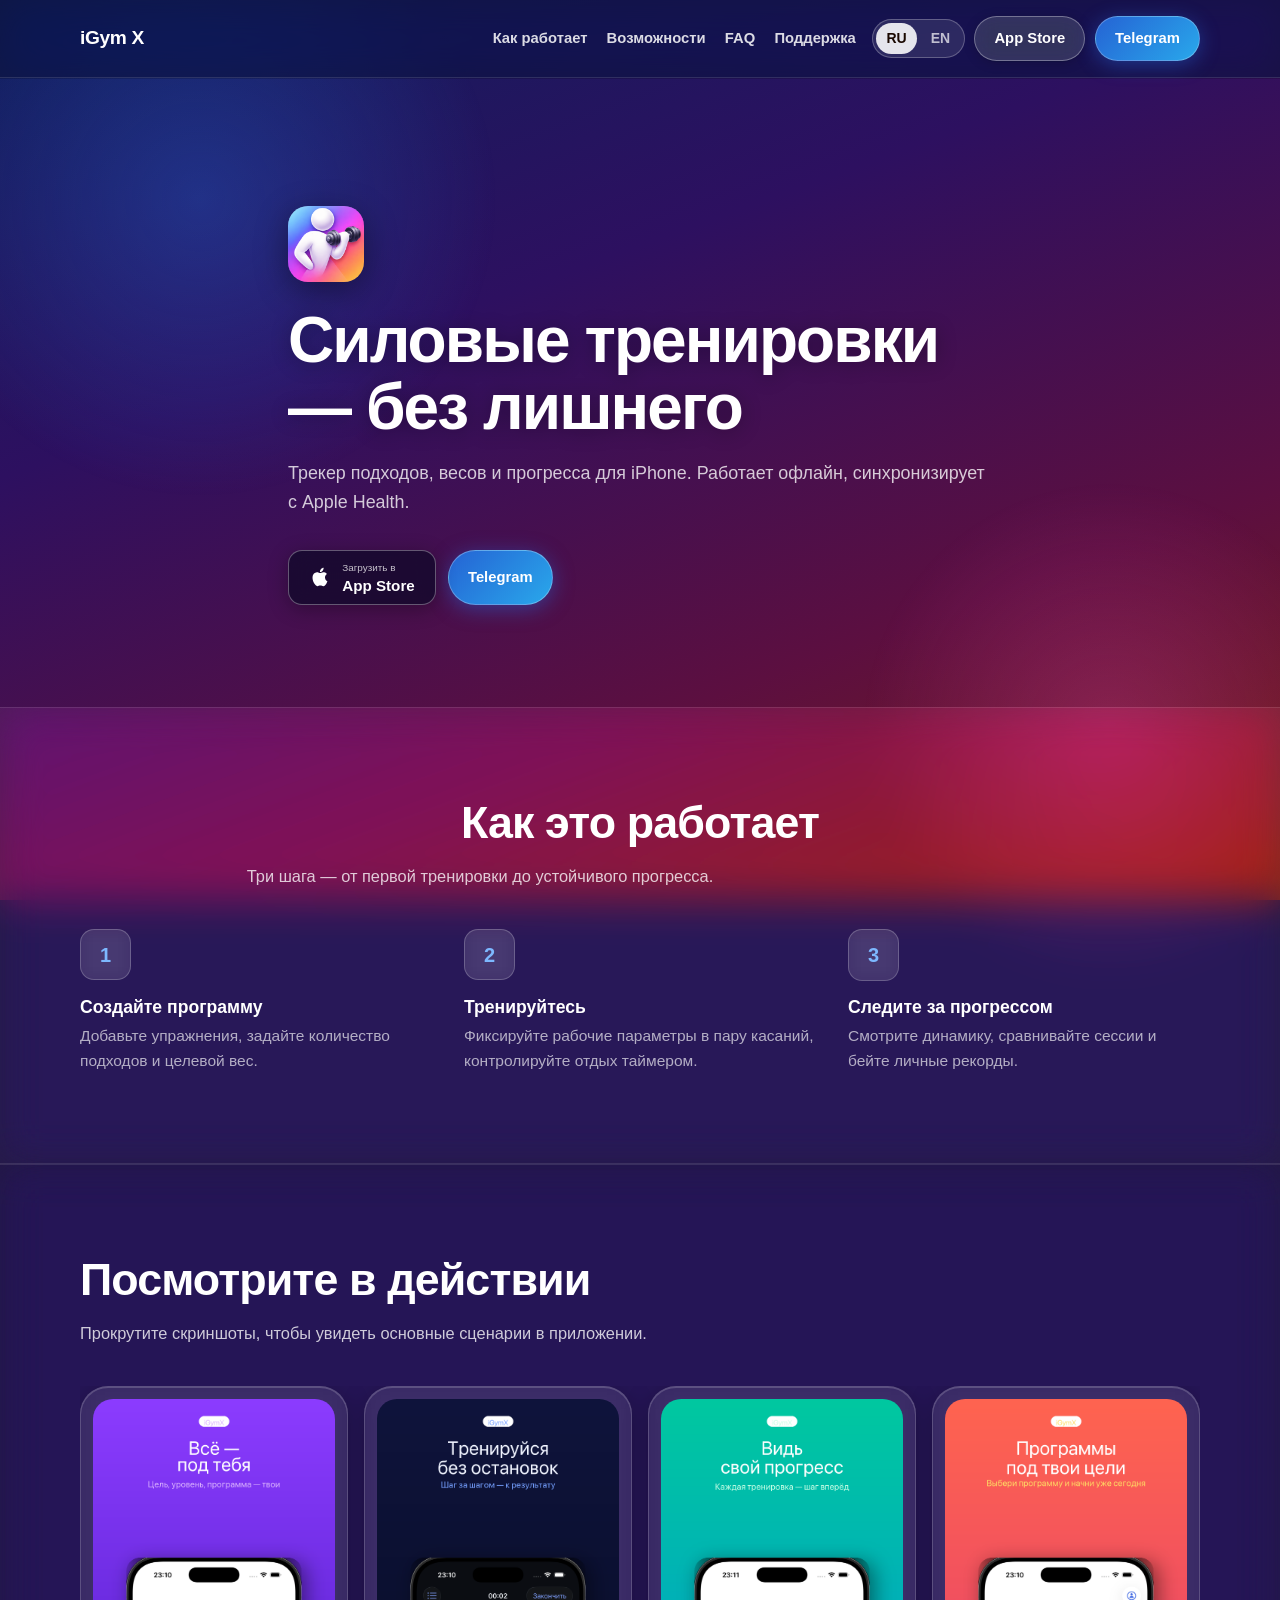
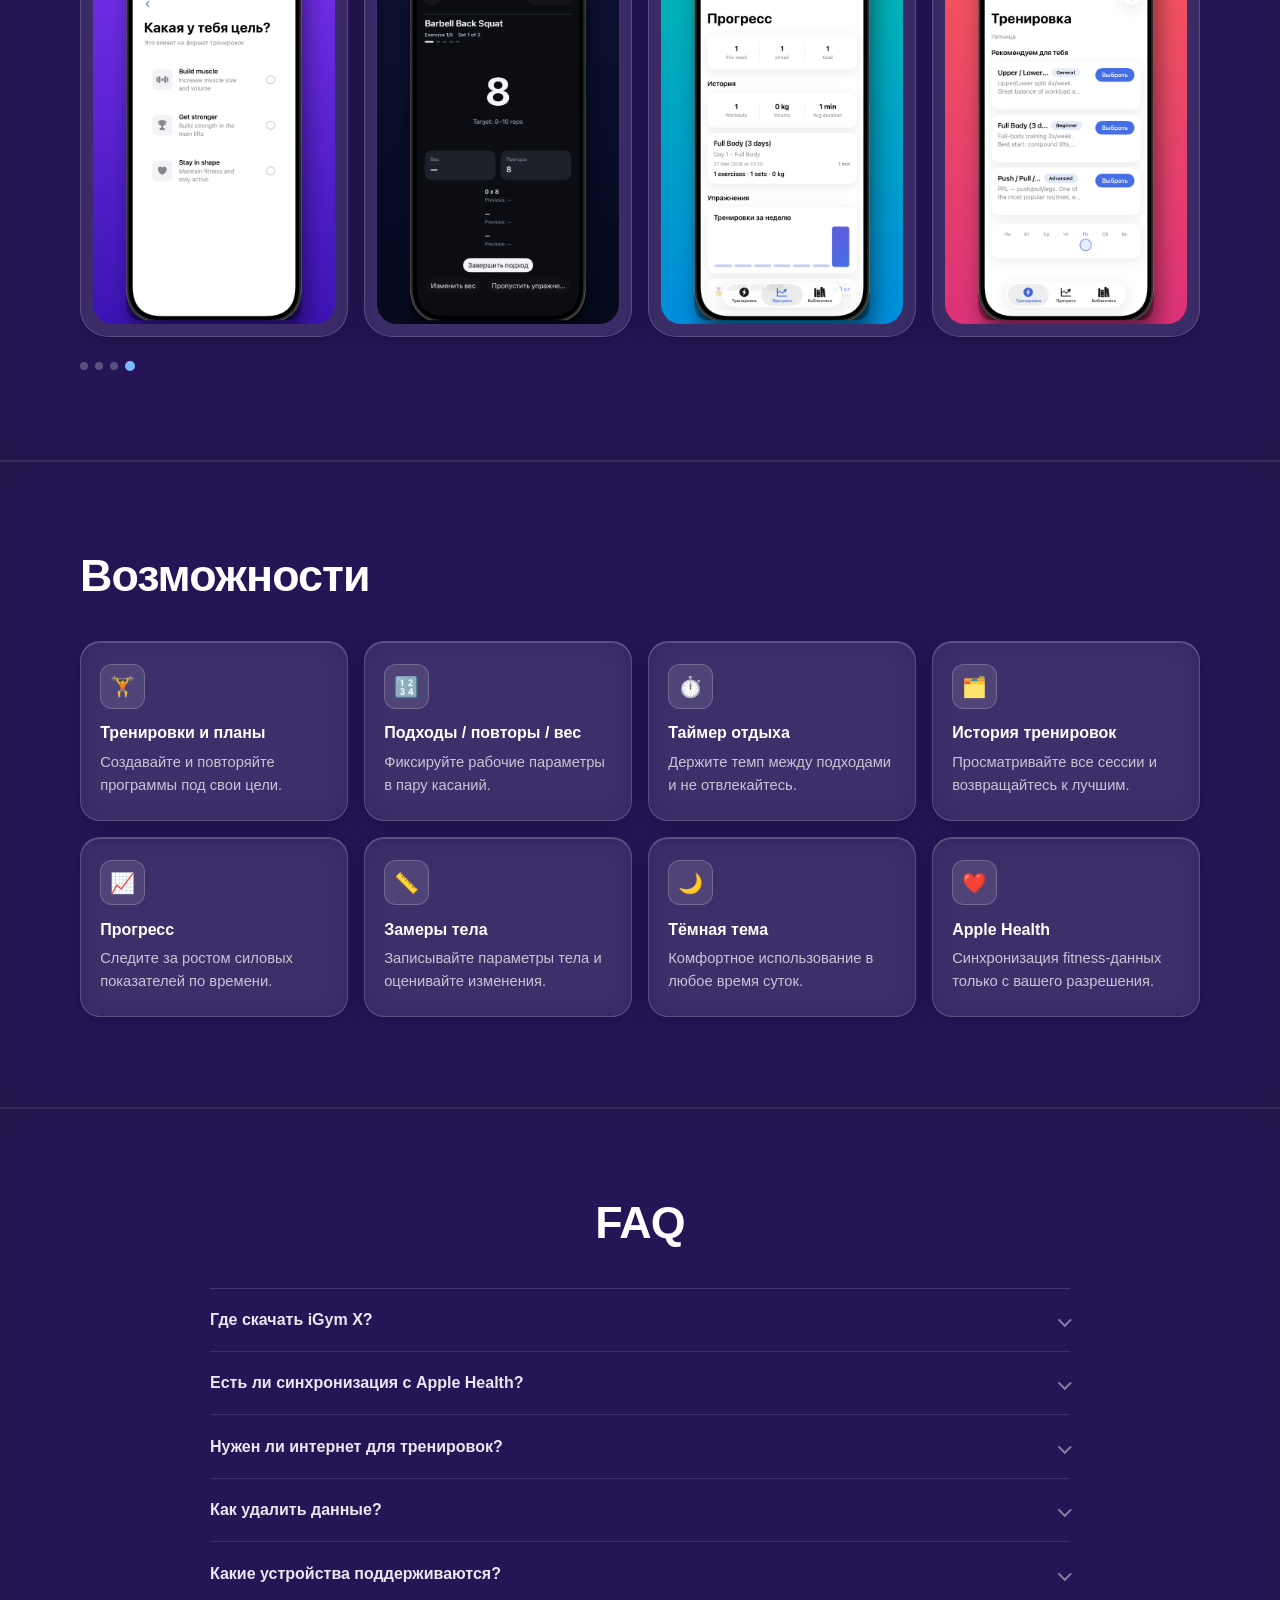
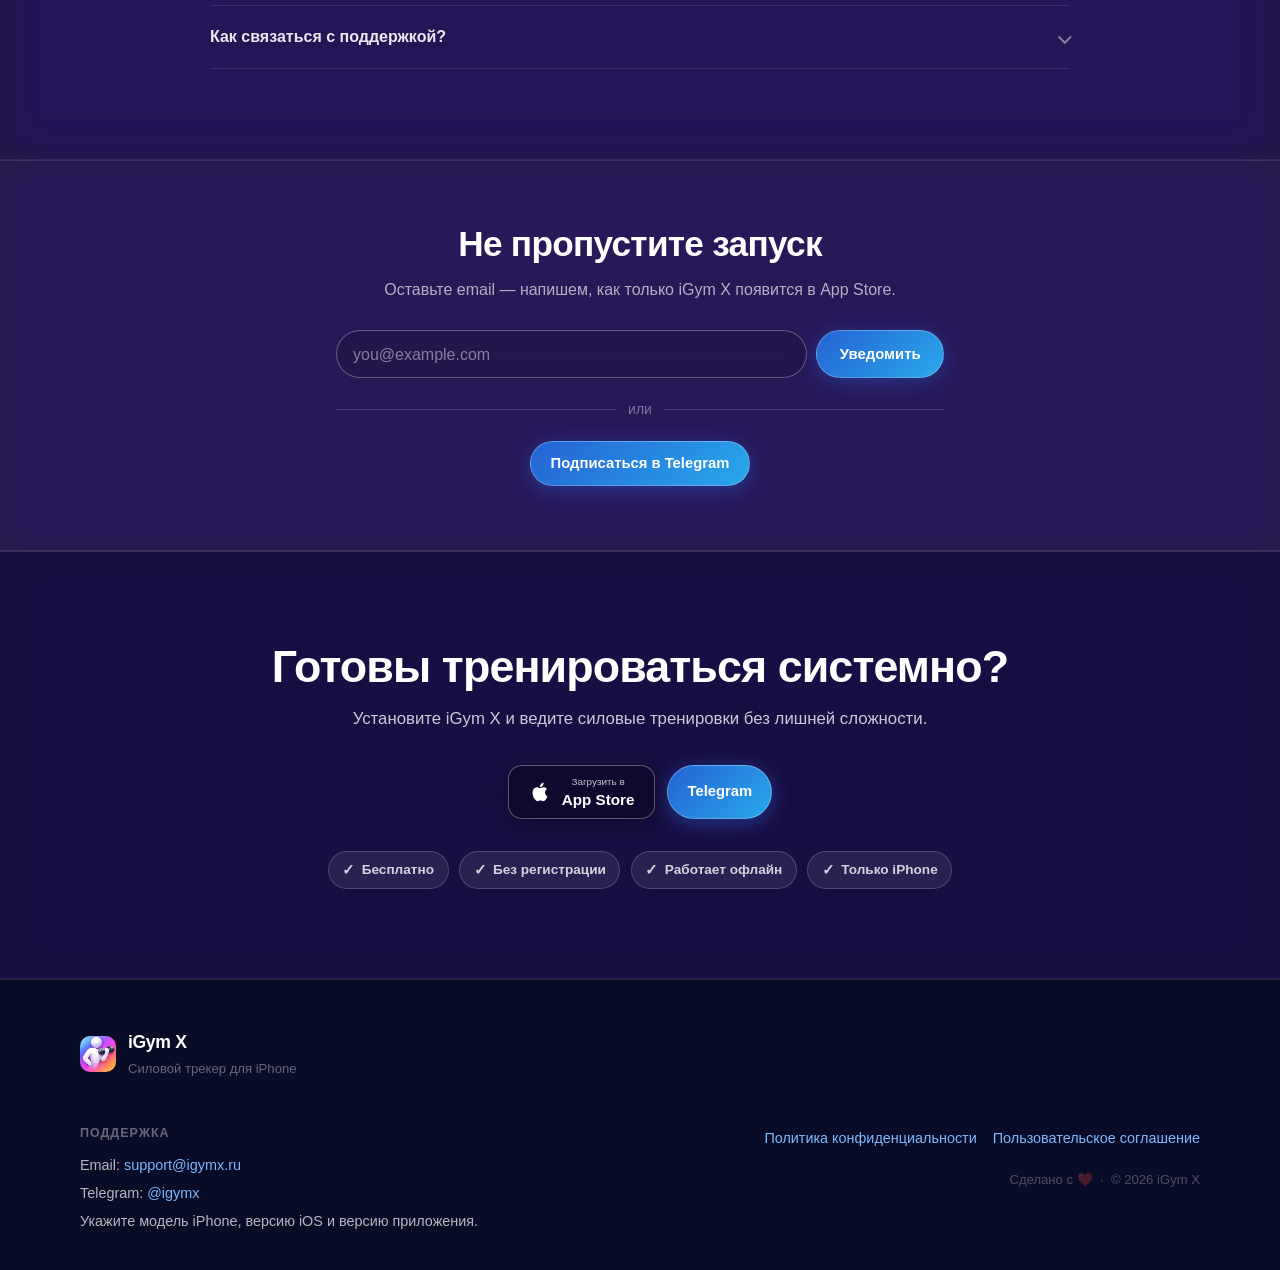
==== commit cbc5ae74: "Add App Store banner and remove coming soon badge" ====
--- a/index.html
+++ b/index.html
@@ -24,6 +24,7 @@
   <meta name="twitter:title" content="iGym X: Силовой трекер">
   <meta name="twitter:description" content="Удобный трекер силовых тренировок: подходы, веса, отдых и прогресс.">
   <meta name="twitter:image" content="https://igymx.ru/assets/og-image.svg">
+  <meta name="apple-itunes-app" content="app-id=6759258469">
 
   <!-- Favicon & theme -->
   <link rel="icon" href="assets/iGymX-big.png" type="image/png">
@@ -93,7 +94,6 @@
     <section class="section section-hero">
       <div class="container hero-content">
         <img src="assets/iGymX-big.png" alt="Иконка iGym X" class="hero-app-icon">
-        <span class="hero-badge"><span class="hero-badge-dot"></span>Скоро в App Store</span>
         <h1>Силовые тренировки — без лишнего</h1>
         <p>Трекер подходов, весов и прогресса для iPhone. Работает офлайн, синхронизирует с Apple Health.</p>
         <div class="hero-actions">
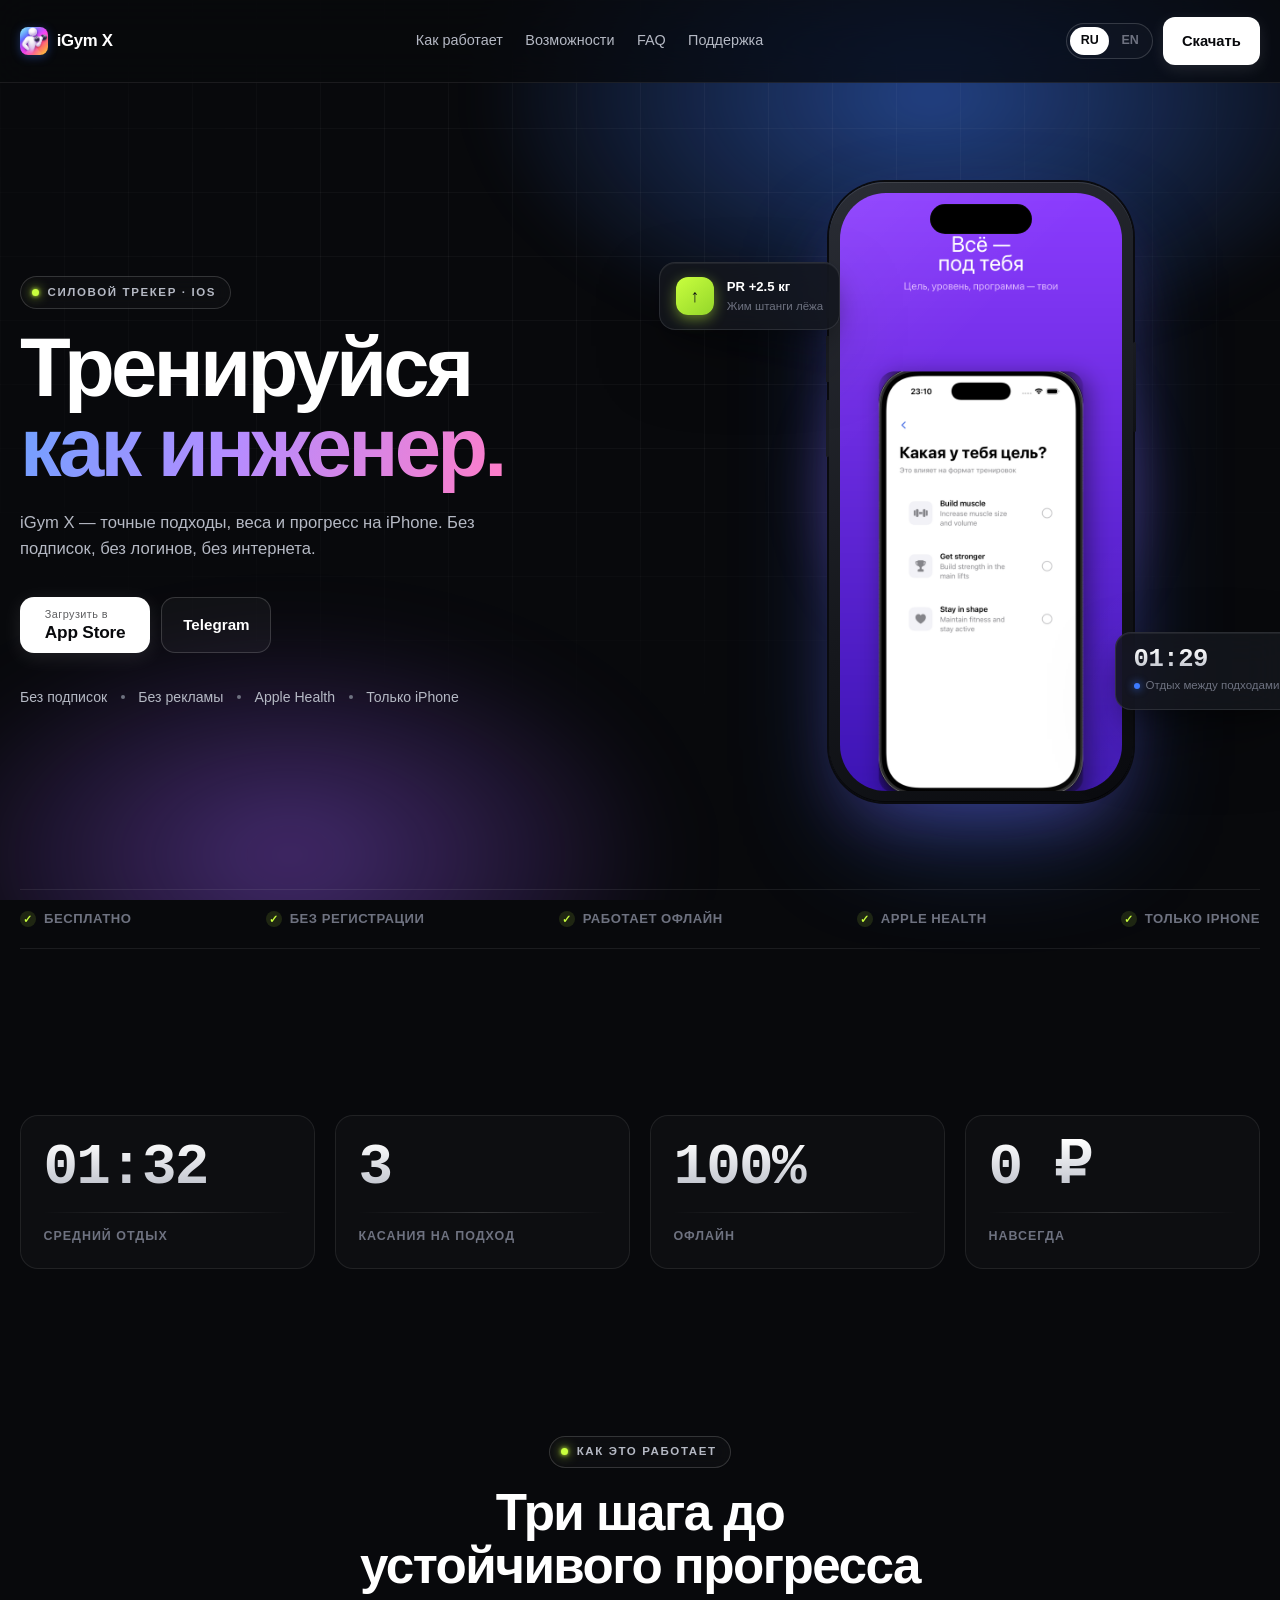
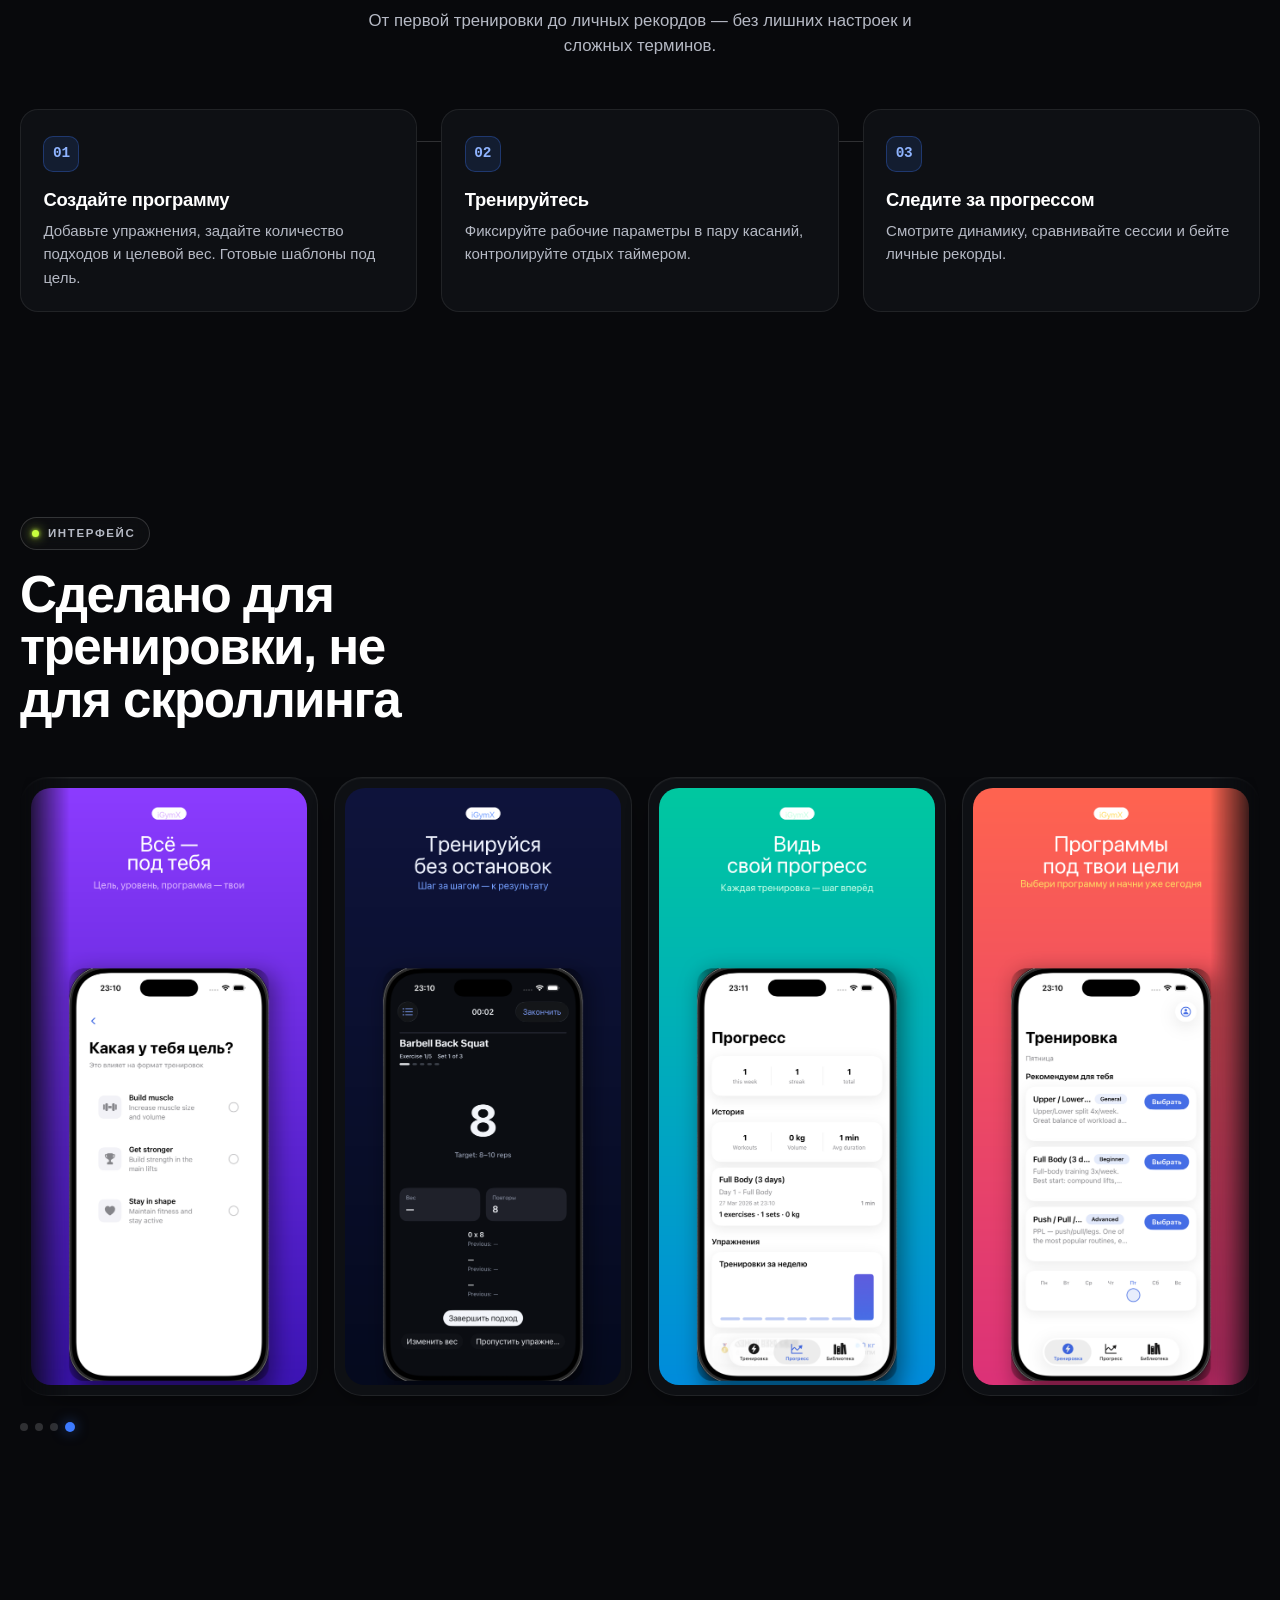
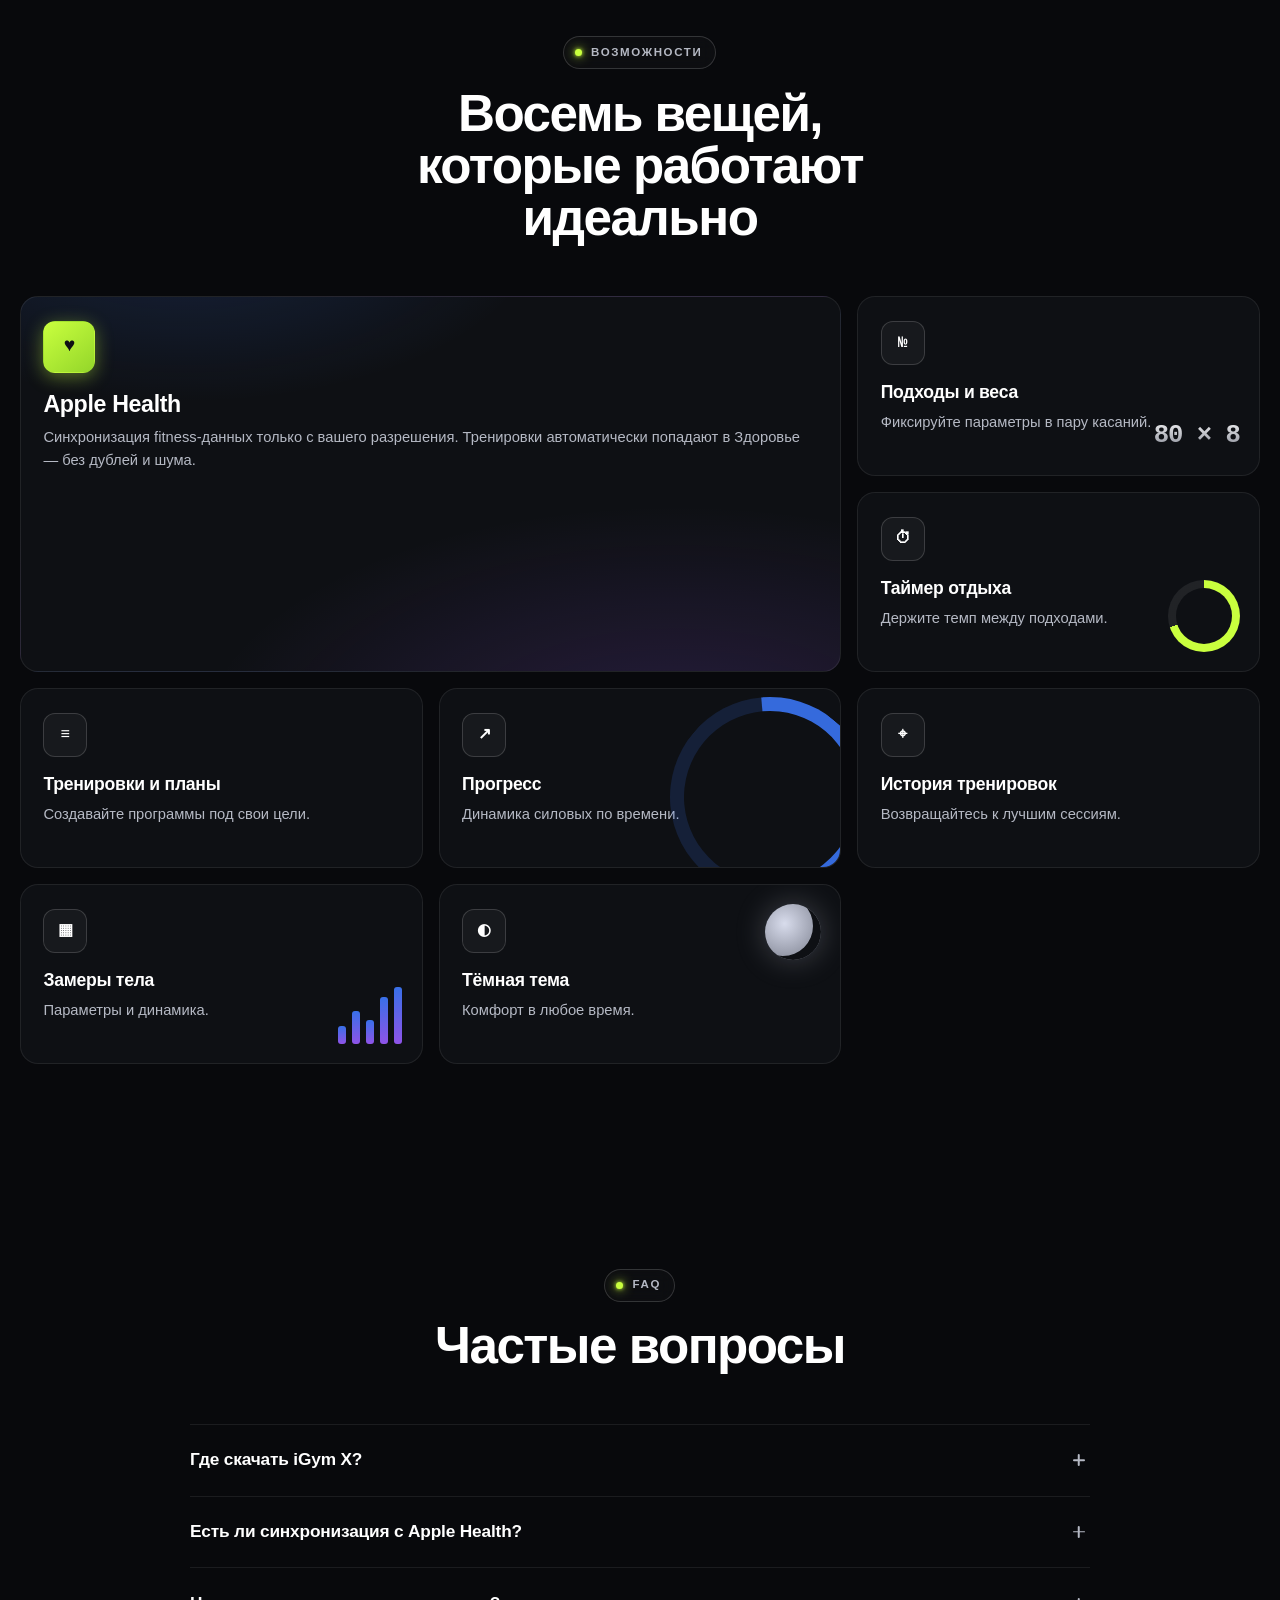
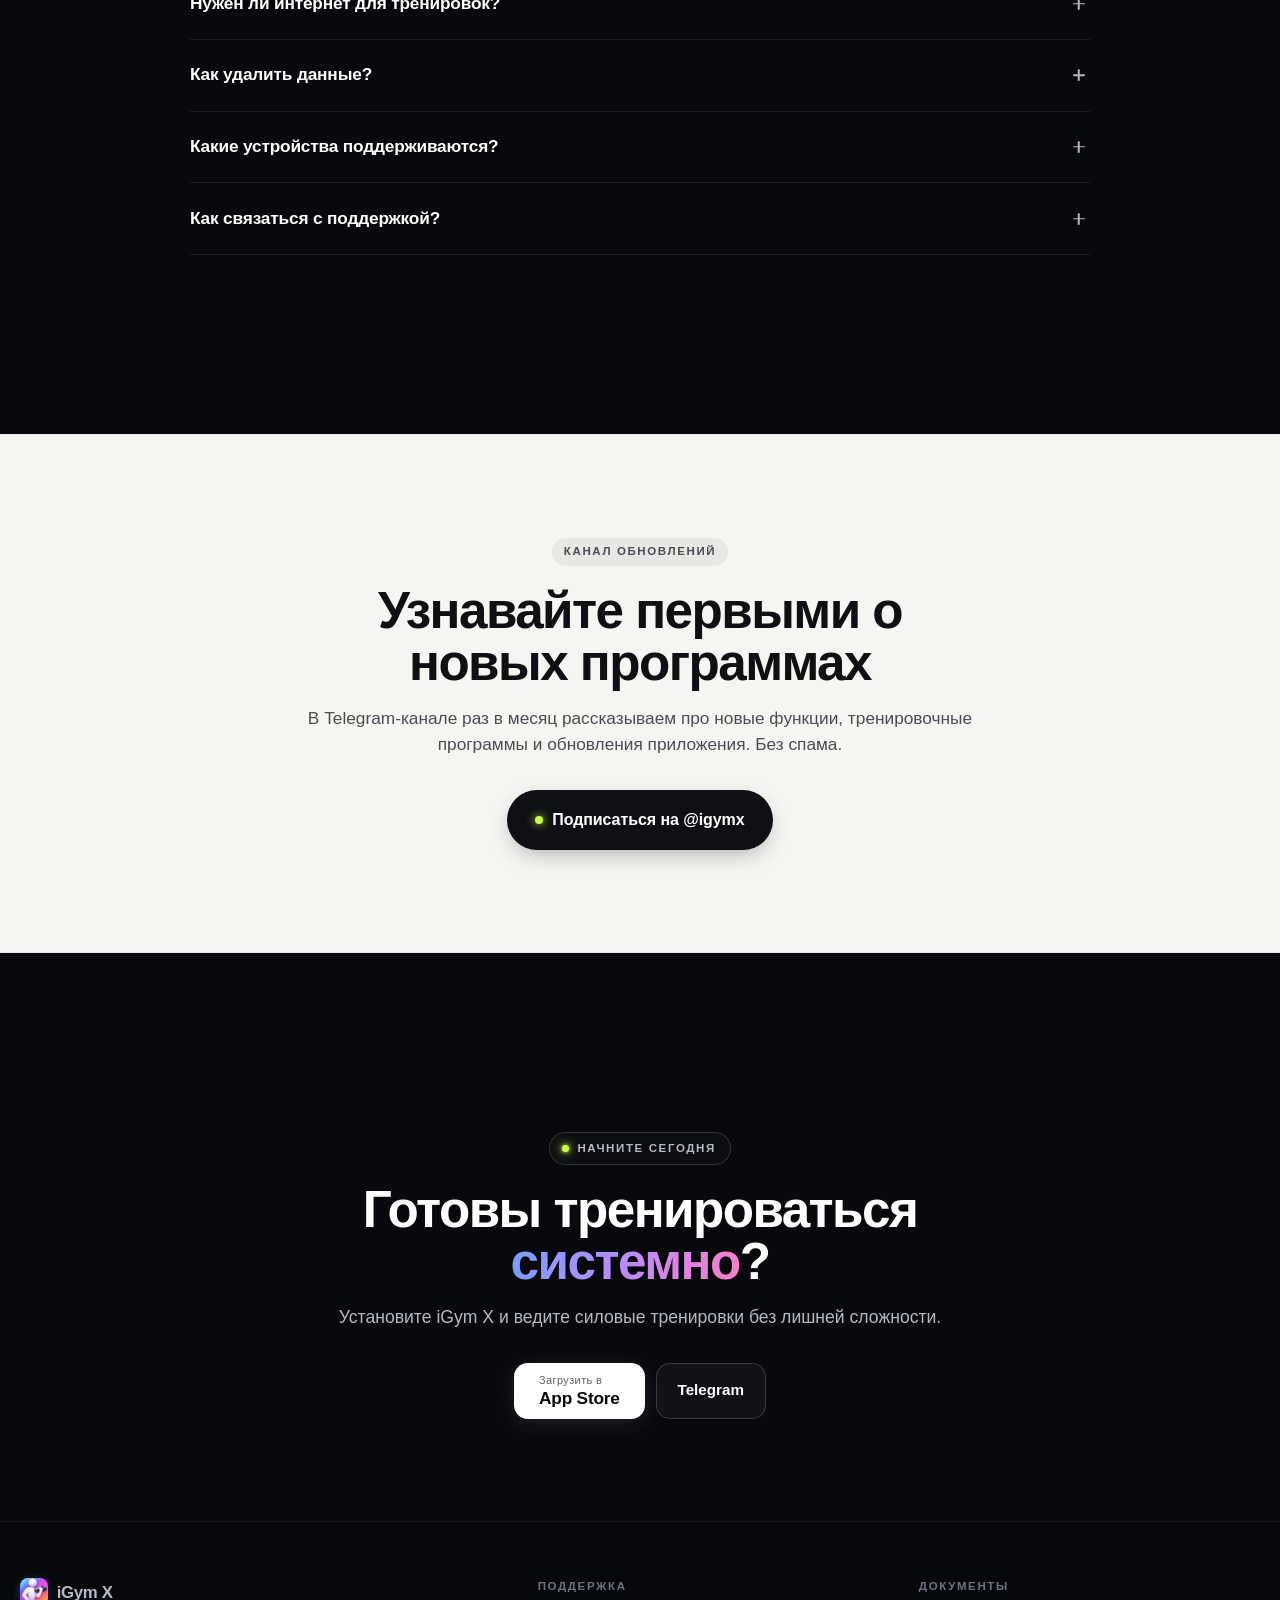
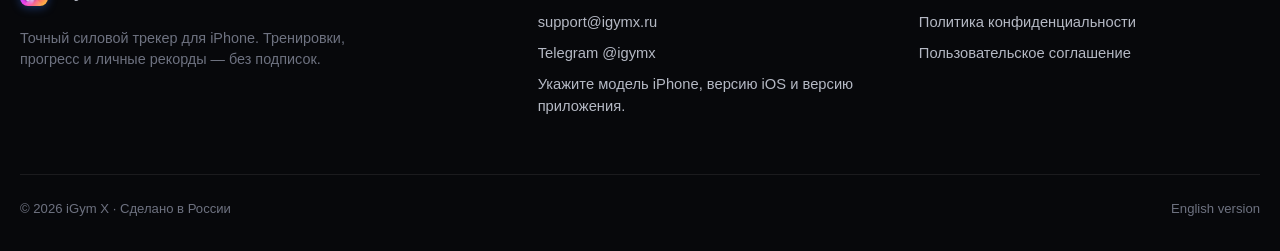
==== commit 01600dc2: "redesign" ====
--- a/index.html
+++ b/index.html
@@ -2,9 +2,9 @@
 <html lang="ru">
 <head>
   <meta charset="UTF-8">
-  <meta name="viewport" content="width=device-width, initial-scale=1">
+  <meta name="viewport" content="width=device-width, initial-scale=1, viewport-fit=cover">
   <title>iGym X: Силовой трекер</title>
-  <meta name="description" content="iGym X — удобный трекер силовых тренировок для iPhone: подходы, веса, таймер отдыха и прогресс.">
+  <meta name="description" content="iGym X — точный трекер силовых тренировок для iPhone. Подходы, веса, таймер отдыха, прогресс. Без подписок и логинов.">
 
   <!-- Canonical & hreflang -->
   <link rel="canonical" href="https://igymx.ru/">
@@ -13,23 +13,23 @@
 
   <!-- Open Graph -->
   <meta property="og:title" content="iGym X: Силовой трекер">
-  <meta property="og:description" content="Удобный трекер силовых тренировок: подходы, веса, отдых и прогресс.">
+  <meta property="og:description" content="Точные подходы, веса и прогресс для iPhone. Без подписок.">
   <meta property="og:type" content="website">
   <meta property="og:url" content="https://igymx.ru/">
-  <meta property="og:image" content="https://igymx.ru/assets/og-image.svg">
+  <meta property="og:image" content="https://igymx.ru/assets/iGymX-big.png">
   <meta property="og:locale" content="ru_RU">
 
   <!-- Twitter Card -->
   <meta name="twitter:card" content="summary_large_image">
   <meta name="twitter:title" content="iGym X: Силовой трекер">
-  <meta name="twitter:description" content="Удобный трекер силовых тренировок: подходы, веса, отдых и прогресс.">
-  <meta name="twitter:image" content="https://igymx.ru/assets/og-image.svg">
+  <meta name="twitter:description" content="Точные подходы, веса и прогресс для iPhone. Без подписок.">
+  <meta name="twitter:image" content="https://igymx.ru/assets/iGymX-big.png">
   <meta name="apple-itunes-app" content="app-id=6759258469">
 
   <!-- Favicon & theme -->
   <link rel="icon" href="assets/iGymX-big.png" type="image/png">
   <link rel="apple-touch-icon" href="assets/iGymX-big.png">
-  <meta name="theme-color" content="#1b6bff">
+  <meta name="theme-color" content="#08090C">
 
   <!-- Structured data -->
   <script type="application/ld+json">
@@ -45,12 +45,25 @@
   }
   </script>
 
+  <!-- Inter (canonical) -->
+  <link rel="preconnect" href="https://rsms.me/">
+  <link rel="stylesheet" href="https://rsms.me/inter/inter.css">
+
+  <!-- Hero PNG preload -->
+  <link rel="preload" as="image" href="assets/img/igymx-screen-1.png">
+
   <link rel="stylesheet" href="assets/styles.css">
 </head>
 <body>
+  <div class="bg-field"></div>
+  <div class="bg-grid"></div>
+
   <header class="site-header">
     <div class="container header-row">
-      <a class="brand" href="/">iGym X</a>
+      <a class="brand" href="/">
+        <img class="brand-mark" src="assets/iGymX-big.png" alt="">
+        <span>iGym X</span>
+      </a>
 
       <nav class="desktop-nav" aria-label="Основная навигация">
         <a href="#how">Как работает</a>
@@ -64,8 +77,7 @@
           <a class="active" href="index.html" aria-current="page">RU</a>
           <a href="index-en.html" lang="en">EN</a>
         </div>
-        <a class="btn btn-primary" href="https://apps.apple.com/us/app/igym-x-%D1%81%D0%B8%D0%BB%D0%BE%D0%B2%D0%BE%D0%B9-%D1%82%D1%80%D0%B5%D0%BA%D0%B5%D1%80/id6759258469" aria-label="Скачать в App Store">App Store</a>
-        <a class="btn btn-secondary" href="https://t.me/igymx" target="_blank" rel="noopener">Telegram</a>
+        <a class="btn btn-primary" href="https://apps.apple.com/us/app/igym-x-%D1%81%D0%B8%D0%BB%D0%BE%D0%B2%D0%BE%D0%B9-%D1%82%D1%80%D0%B5%D0%BA%D0%B5%D1%80/id6759258469">Скачать</a>
       </div>
 
       <button class="menu-toggle" type="button" aria-expanded="false" aria-controls="mobile-menu" aria-label="Открыть меню">
@@ -79,8 +91,7 @@
         <a href="#features">Возможности</a>
         <a href="#faq">FAQ</a>
         <a href="#support">Поддержка</a>
-        <a class="btn btn-primary" href="https://apps.apple.com/us/app/igym-x-%D1%81%D0%B8%D0%BB%D0%BE%D0%B2%D0%BE%D0%B9-%D1%82%D1%80%D0%B5%D0%BA%D0%B5%D1%80/id6759258469" aria-label="Скачать в App Store">App Store</a>
-        <a class="btn btn-secondary" href="https://t.me/igymx" target="_blank" rel="noopener">Telegram</a>
+        <a class="btn btn-primary" href="https://apps.apple.com/us/app/igym-x-%D1%81%D0%B8%D0%BB%D0%BE%D0%B2%D0%BE%D0%B9-%D1%82%D1%80%D0%B5%D0%BA%D0%B5%D1%80/id6759258469">Скачать в App Store</a>
         <div class="lang-switch" role="group" aria-label="Переключение языка">
           <a class="active" href="index.html" aria-current="page">RU</a>
           <a href="index-en.html" lang="en">EN</a>
@@ -90,66 +101,146 @@
   </header>
 
   <main>
-    <!-- HERO -->
-    <section class="section section-hero">
-      <div class="container hero-content">
-        <img src="assets/iGymX-big.png" alt="Иконка iGym X" class="hero-app-icon">
-        <h1>Силовые тренировки — без лишнего</h1>
-        <p>Трекер подходов, весов и прогресса для iPhone. Работает офлайн, синхронизирует с Apple Health.</p>
-        <div class="hero-actions">
-          <a class="hero-store-btn" href="https://apps.apple.com/us/app/igym-x-%D1%81%D0%B8%D0%BB%D0%BE%D0%B2%D0%BE%D0%B9-%D1%82%D1%80%D0%B5%D0%BA%D0%B5%D1%80/id6759258469" aria-label="Скачать в App Store">
-            <svg class="hero-store-icon" viewBox="0 0 24 24" xmlns="http://www.w3.org/2000/svg" aria-hidden="true">
-              <path d="M18.71 19.5c-.83 1.24-1.71 2.45-3.05 2.47-1.34.03-1.77-.79-3.29-.79-1.53 0-2 .77-3.27.82-1.31.05-2.3-1.32-3.14-2.53C4.25 17 2.94 12.45 4.7 9.39c.87-1.52 2.43-2.48 4.12-2.51 1.28-.02 2.5.87 3.29.87.78 0 2.26-1.07 3.8-.91.65.03 2.47.26 3.64 1.98-.09.06-2.17 1.28-2.15 3.81.03 3.02 2.65 4.03 2.68 4.04-.03.07-.42 1.44-1.38 2.83M13 3.5c.73-.83 1.94-1.46 2.94-1.5.13 1.17-.34 2.35-1.04 3.19-.69.85-1.83 1.51-2.95 1.42-.15-1.15.41-2.35 1.05-3.11z"/>
-            </svg>
-            <span class="hero-store-text">
-              <span class="hero-store-sub">Загрузить в</span>
-              <span class="hero-store-name">App Store</span>
-            </span>
-          </a>
-          <a class="btn btn-ghost" href="https://t.me/igymx" target="_blank" rel="noopener">Telegram</a>
-        </div>
-      </div>
-    </section>
-
-    <!-- HOW IT WORKS -->
+    <!-- ═══════════════ HERO ═══════════════ -->
+    <section class="hero">
+      <div class="container">
+        <div class="hero-grid">
+          <div class="hero-text">
+            <div class="eyebrow reveal d1">
+              <span class="eyebrow-dot"></span>
+              Силовой трекер · iOS
+            </div>
+
+            <h1 class="hero-h1 reveal d2">
+              Тренируйся<br>
+              <span class="gradient-text">как инженер.</span>
+            </h1>
+
+            <p class="hero-sub reveal d3">
+              iGym X — точные подходы, веса и прогресс на iPhone.
+              Без подписок, без логинов, без интернета.
+            </p>
+
+            <div class="hero-actions reveal d4">
+              <a class="btn-store" href="https://apps.apple.com/us/app/igym-x-%D1%81%D0%B8%D0%BB%D0%BE%D0%B2%D0%BE%D0%B9-%D1%82%D1%80%D0%B5%D0%BA%D0%B5%D1%80/id6759258469" aria-label="Скачать в App Store">
+                <span class="btn-store-sub">Загрузить в</span>
+                <span class="btn-store-name">App Store</span>
+              </a>
+              <a class="btn-tg" href="https://t.me/igymx" target="_blank" rel="noopener">Telegram</a>
+            </div>
+
+            <div class="hero-trust reveal d5">
+              <span>Без подписок</span>
+              <span class="trust-dot" aria-hidden="true"></span>
+              <span>Без рекламы</span>
+              <span class="trust-dot" aria-hidden="true"></span>
+              <span>Apple Health</span>
+              <span class="trust-dot" aria-hidden="true"></span>
+              <span>Только iPhone</span>
+            </div>
+          </div>
+
+          <div class="hero-stage reveal d3" aria-hidden="true">
+            <div class="iphone">
+              <div class="iphone-frame">
+                <div class="iphone-island"></div>
+                <img class="iphone-screen" src="assets/img/igymx-screen-1.png" alt="Экран активной тренировки iGym X">
+              </div>
+            </div>
+
+            <div class="float-card float-pr">
+              <div class="float-pr-icon">↑</div>
+              <div>
+                <div class="float-pr-title">PR +2.5 кг</div>
+                <div class="float-pr-sub">Жим штанги лёжа</div>
+              </div>
+            </div>
+
+            <div class="float-card float-timer">
+              <div>
+                <div class="float-timer-num" id="live-timer">01:32</div>
+                <div class="float-timer-sub">
+                  <span class="float-timer-dot"></span>
+                  Отдых между подходами
+                </div>
+              </div>
+            </div>
+          </div>
+        </div>
+
+        <!-- Value strip -->
+        <div class="hero-strip reveal d5">
+          <span><span class="check">✓</span> Бесплатно</span>
+          <span><span class="check">✓</span> Без регистрации</span>
+          <span><span class="check">✓</span> Работает офлайн</span>
+          <span><span class="check">✓</span> Apple Health</span>
+          <span><span class="check">✓</span> Только iPhone</span>
+        </div>
+      </div>
+    </section>
+
+    <!-- ═══════════════ STATS ═══════════════ -->
+    <section class="section section-stats">
+      <div class="container">
+        <div class="stats-grid">
+          <div class="stat reveal d1">
+            <div class="stat-num">01:32</div>
+            <div class="stat-divider"></div>
+            <div class="stat-label">Средний отдых</div>
+          </div>
+          <div class="stat reveal d2">
+            <div class="stat-num">3</div>
+            <div class="stat-divider"></div>
+            <div class="stat-label">Касания на подход</div>
+          </div>
+          <div class="stat reveal d3">
+            <div class="stat-num">100%</div>
+            <div class="stat-divider"></div>
+            <div class="stat-label">Офлайн</div>
+          </div>
+          <div class="stat reveal d4">
+            <div class="stat-num">0 ₽</div>
+            <div class="stat-divider"></div>
+            <div class="stat-label">Навсегда</div>
+          </div>
+        </div>
+      </div>
+    </section>
+
+    <!-- ═══════════════ HOW IT WORKS ═══════════════ -->
     <section class="section section-how" id="how">
       <div class="container">
         <div class="section-head center">
-          <h2>Как это работает</h2>
-          <p>Три шага — от первой тренировки до устойчивого прогресса.</p>
+          <span class="eyebrow"><span class="eyebrow-dot"></span> Как это работает</span>
+          <h2>Три шага до устойчивого прогресса</h2>
+          <p>От первой тренировки до личных рекордов — без лишних настроек и сложных терминов.</p>
         </div>
         <div class="steps-grid">
-          <div class="step-card">
-            <div class="step-number">1</div>
-            <div>
-              <h3>Создайте программу</h3>
-              <p>Добавьте упражнения, задайте количество подходов и целевой вес.</p>
-            </div>
-          </div>
-          <div class="step-card">
-            <div class="step-number">2</div>
-            <div>
-              <h3>Тренируйтесь</h3>
-              <p>Фиксируйте рабочие параметры в пару касаний, контролируйте отдых таймером.</p>
-            </div>
-          </div>
-          <div class="step-card">
-            <div class="step-number">3</div>
-            <div>
-              <h3>Следите за прогрессом</h3>
-              <p>Смотрите динамику, сравнивайте сессии и бейте личные рекорды.</p>
-            </div>
-          </div>
-        </div>
-      </div>
-    </section>
-
-    <!-- SCREENSHOTS -->
+          <div class="step reveal d1">
+            <div class="step-num">01</div>
+            <h3>Создайте программу</h3>
+            <p>Добавьте упражнения, задайте количество подходов и целевой вес. Готовые шаблоны под цель.</p>
+          </div>
+          <div class="step reveal d2">
+            <div class="step-num">02</div>
+            <h3>Тренируйтесь</h3>
+            <p>Фиксируйте рабочие параметры в пару касаний, контролируйте отдых таймером.</p>
+          </div>
+          <div class="step reveal d3">
+            <div class="step-num">03</div>
+            <h3>Следите за прогрессом</h3>
+            <p>Смотрите динамику, сравнивайте сессии и бейте личные рекорды.</p>
+          </div>
+        </div>
+      </div>
+    </section>
+
+    <!-- ═══════════════ SCREENSHOTS ═══════════════ -->
     <section class="section section-screens">
       <div class="container">
         <div class="section-head">
-          <h2>Посмотрите в действии</h2>
-          <p>Прокрутите скриншоты, чтобы увидеть основные сценарии в приложении.</p>
+          <span class="eyebrow"><span class="eyebrow-dot"></span> Интерфейс</span>
+          <h2>Сделано для тренировки, не для скроллинга</h2>
         </div>
         <div class="screens-track" aria-label="Карусель скриншотов iGym X">
           <article class="screen-card">
@@ -172,76 +263,93 @@
       </div>
     </section>
 
-    <!-- FEATURES -->
+    <!-- ═══════════════ FEATURES BENTO ═══════════════ -->
     <section class="section section-features" id="features">
       <div class="container">
-        <div class="section-head">
-          <h2>Возможности</h2>
-        </div>
-        <div class="features-grid">
-          <article class="feature-card">
-            <span class="feature-icon" aria-hidden="true">🏋️</span>
+        <div class="section-head center">
+          <span class="eyebrow"><span class="eyebrow-dot"></span> Возможности</span>
+          <h2>Восемь вещей, которые работают идеально</h2>
+        </div>
+
+        <div class="bento">
+          <article class="bento-cell bento-l reveal d1">
+            <div class="bento-icon">♥</div>
+            <h3>Apple Health</h3>
+            <p>Синхронизация fitness-данных только с вашего разрешения. Тренировки автоматически попадают в Здоровье — без дублей и шума.</p>
+          </article>
+
+          <article class="bento-cell bento-m reveal d2">
+            <div class="bento-icon">№</div>
+            <h3>Подходы и веса</h3>
+            <p>Фиксируйте параметры в пару касаний.</p>
+            <div class="bento-numbers">80 × 8</div>
+          </article>
+
+          <article class="bento-cell bento-m reveal d3">
+            <div class="bento-icon">⏱</div>
+            <h3>Таймер отдыха</h3>
+            <p>Держите темп между подходами.</p>
+            <div class="bento-ring"></div>
+          </article>
+
+          <article class="bento-cell bento-s reveal d2">
+            <div class="bento-icon">≡</div>
             <h3>Тренировки и планы</h3>
-            <p>Создавайте и повторяйте программы под свои цели.</p>
-          </article>
-          <article class="feature-card">
-            <span class="feature-icon" aria-hidden="true">🔢</span>
-            <h3>Подходы / повторы / вес</h3>
-            <p>Фиксируйте рабочие параметры в пару касаний.</p>
-          </article>
-          <article class="feature-card">
-            <span class="feature-icon" aria-hidden="true">⏱️</span>
-            <h3>Таймер отдыха</h3>
-            <p>Держите темп между подходами и не отвлекайтесь.</p>
-          </article>
-          <article class="feature-card">
-            <span class="feature-icon" aria-hidden="true">🗂️</span>
+            <p>Создавайте программы под свои цели.</p>
+          </article>
+
+          <article class="bento-cell bento-s reveal d3">
+            <div class="bento-icon">↗</div>
+            <h3>Прогресс</h3>
+            <p>Динамика силовых по времени.</p>
+            <div class="bento-gauge"></div>
+          </article>
+
+          <article class="bento-cell bento-s reveal d4">
+            <div class="bento-icon">⌖</div>
             <h3>История тренировок</h3>
-            <p>Просматривайте все сессии и возвращайтесь к лучшим.</p>
-          </article>
-          <article class="feature-card">
-            <span class="feature-icon" aria-hidden="true">📈</span>
-            <h3>Прогресс</h3>
-            <p>Следите за ростом силовых показателей по времени.</p>
-          </article>
-          <article class="feature-card">
-            <span class="feature-icon" aria-hidden="true">📏</span>
+            <p>Возвращайтесь к лучшим сессиям.</p>
+          </article>
+
+          <article class="bento-cell bento-s reveal d4">
+            <div class="bento-icon">▦</div>
             <h3>Замеры тела</h3>
-            <p>Записывайте параметры тела и оценивайте изменения.</p>
-          </article>
-          <article class="feature-card">
-            <span class="feature-icon" aria-hidden="true">🌙</span>
+            <p>Параметры и динамика.</p>
+            <div class="bento-bars">
+              <span></span><span></span><span></span><span></span><span></span>
+            </div>
+          </article>
+
+          <article class="bento-cell bento-s reveal d5">
+            <div class="bento-icon">◐</div>
             <h3>Тёмная тема</h3>
-            <p>Комфортное использование в любое время суток.</p>
-          </article>
-          <article class="feature-card">
-            <span class="feature-icon" aria-hidden="true">❤️</span>
-            <h3>Apple Health</h3>
-            <p>Синхронизация fitness-данных только с вашего разрешения.</p>
-          </article>
-        </div>
-      </div>
-    </section>
-
-    <!-- FAQ -->
+            <p>Комфорт в любое время.</p>
+            <div class="bento-moon"></div>
+          </article>
+        </div>
+      </div>
+    </section>
+
+    <!-- ═══════════════ FAQ ═══════════════ -->
     <section class="section section-faq" id="faq">
       <div class="container narrow">
         <div class="section-head center">
-          <h2>FAQ</h2>
+          <span class="eyebrow"><span class="eyebrow-dot"></span> FAQ</span>
+          <h2>Частые вопросы</h2>
         </div>
 
         <div class="faq" data-accordion>
           <article class="faq-item">
             <button class="faq-question" type="button" aria-expanded="false" aria-controls="faq-ru-1" id="faq-btn-ru-1">
-              <span>Где скачать iGym X?</span><span class="chevron" aria-hidden="true"></span>
+              <span>Где скачать iGym X?</span><span class="faq-toggle" aria-hidden="true"></span>
             </button>
             <div id="faq-ru-1" class="faq-answer" role="region" aria-labelledby="faq-btn-ru-1">
-              <p>Приложение проходит модерацию App Store. Следите за обновлениями в нашем Telegram-канале — уведомим сразу после выхода.</p>
+              <p>iGym X доступен в App Store. Подписывайтесь на Telegram-канал — будем сообщать об обновлениях.</p>
             </div>
           </article>
           <article class="faq-item">
             <button class="faq-question" type="button" aria-expanded="false" aria-controls="faq-ru-2" id="faq-btn-ru-2">
-              <span>Есть ли синхронизация с Apple Health?</span><span class="chevron" aria-hidden="true"></span>
+              <span>Есть ли синхронизация с Apple Health?</span><span class="faq-toggle" aria-hidden="true"></span>
             </button>
             <div id="faq-ru-2" class="faq-answer" role="region" aria-labelledby="faq-btn-ru-2">
               <p>Да, через HealthKit и только после вашего явного разрешения в настройках iOS.</p>
@@ -249,15 +357,15 @@
           </article>
           <article class="faq-item">
             <button class="faq-question" type="button" aria-expanded="false" aria-controls="faq-ru-3" id="faq-btn-ru-3">
-              <span>Нужен ли интернет для тренировок?</span><span class="chevron" aria-hidden="true"></span>
+              <span>Нужен ли интернет для тренировок?</span><span class="faq-toggle" aria-hidden="true"></span>
             </button>
             <div id="faq-ru-3" class="faq-answer" role="region" aria-labelledby="faq-btn-ru-3">
-              <p>Основные функции трекинга работают полностью локально — без интернета.</p>
+              <p>Нет. Все ключевые функции трекинга работают полностью локально, без интернета.</p>
             </div>
           </article>
           <article class="faq-item">
             <button class="faq-question" type="button" aria-expanded="false" aria-controls="faq-ru-4" id="faq-btn-ru-4">
-              <span>Как удалить данные?</span><span class="chevron" aria-hidden="true"></span>
+              <span>Как удалить данные?</span><span class="faq-toggle" aria-hidden="true"></span>
             </button>
             <div id="faq-ru-4" class="faq-answer" role="region" aria-labelledby="faq-btn-ru-4">
               <p>Вы можете удалить данные в приложении или отправить запрос на <a href="mailto:support@igymx.ru">support@igymx.ru</a>.</p>
@@ -265,15 +373,15 @@
           </article>
           <article class="faq-item">
             <button class="faq-question" type="button" aria-expanded="false" aria-controls="faq-ru-5" id="faq-btn-ru-5">
-              <span>Какие устройства поддерживаются?</span><span class="chevron" aria-hidden="true"></span>
+              <span>Какие устройства поддерживаются?</span><span class="faq-toggle" aria-hidden="true"></span>
             </button>
             <div id="faq-ru-5" class="faq-answer" role="region" aria-labelledby="faq-btn-ru-5">
-              <p>iPhone с актуальными версиями iOS. iPad и macOS — в планах.</p>
+              <p>iPhone с актуальными версиями iOS. Поддержка iPad и macOS — в планах.</p>
             </div>
           </article>
           <article class="faq-item">
             <button class="faq-question" type="button" aria-expanded="false" aria-controls="faq-ru-6" id="faq-btn-ru-6">
-              <span>Как связаться с поддержкой?</span><span class="chevron" aria-hidden="true"></span>
+              <span>Как связаться с поддержкой?</span><span class="faq-toggle" aria-hidden="true"></span>
             </button>
             <div id="faq-ru-6" class="faq-answer" role="region" aria-labelledby="faq-btn-ru-6">
               <p>Напишите на <a href="mailto:support@igymx.ru">support@igymx.ru</a> или в Telegram: <a href="https://t.me/igymx" target="_blank" rel="noopener">@igymx</a>.</p>
@@ -283,71 +391,63 @@
       </div>
     </section>
 
-    <!-- NOTIFY / WAITLIST -->
+    <!-- ═══════════════ NOTIFY (light inverted) ═══════════════ -->
     <section class="section section-notify">
-      <div class="notify-content">
-        <h2>Не пропустите запуск</h2>
-        <p>Оставьте email — напишем, как только iGym X появится в App Store.</p>
-        <!-- TODO: замените FORM_ID на ваш идентификатор Formspree -->
-        <form class="notify-form" action="https://formspree.io/f/FORM_ID" method="POST">
-          <input class="notify-input" type="email" name="email" placeholder="you@example.com" required autocomplete="email">
-          <button class="notify-btn" type="submit">Уведомить</button>
-        </form>
-        <div class="notify-divider">или</div>
-        <a class="btn btn-secondary" href="https://t.me/igymx" target="_blank" rel="noopener" style="margin: 0 auto;">Подписаться в Telegram</a>
-      </div>
-    </section>
-
-    <!-- CTA -->
+      <div class="container">
+        <div class="notify-content">
+          <span class="notify-eyebrow">Канал обновлений</span>
+          <h2>Узнавайте первыми о новых программах</h2>
+          <p>В Telegram-канале раз в месяц рассказываем про новые функции, тренировочные программы и обновления приложения. Без спама.</p>
+          <a class="notify-tg" href="https://t.me/igymx" target="_blank" rel="noopener">Подписаться на @igymx</a>
+        </div>
+      </div>
+    </section>
+
+    <!-- ═══════════════ CTA ═══════════════ -->
     <section class="section section-cta">
       <div class="container cta-content">
-        <h2>Готовы тренироваться системно?</h2>
+        <span class="eyebrow"><span class="eyebrow-dot"></span> Начните сегодня</span>
+        <h2>Готовы тренироваться <span class="gradient-text">системно</span>?</h2>
         <p>Установите iGym X и ведите силовые тренировки без лишней сложности.</p>
         <div class="hero-actions">
-          <a class="hero-store-btn" href="https://apps.apple.com/us/app/igym-x-%D1%81%D0%B8%D0%BB%D0%BE%D0%B2%D0%BE%D0%B9-%D1%82%D1%80%D0%B5%D0%BA%D0%B5%D1%80/id6759258469" aria-label="Скачать в App Store">
-            <svg class="hero-store-icon" viewBox="0 0 24 24" xmlns="http://www.w3.org/2000/svg" aria-hidden="true">
-              <path d="M18.71 19.5c-.83 1.24-1.71 2.45-3.05 2.47-1.34.03-1.77-.79-3.29-.79-1.53 0-2 .77-3.27.82-1.31.05-2.3-1.32-3.14-2.53C4.25 17 2.94 12.45 4.7 9.39c.87-1.52 2.43-2.48 4.12-2.51 1.28-.02 2.5.87 3.29.87.78 0 2.26-1.07 3.8-.91.65.03 2.47.26 3.64 1.98-.09.06-2.17 1.28-2.15 3.81.03 3.02 2.65 4.03 2.68 4.04-.03.07-.42 1.44-1.38 2.83M13 3.5c.73-.83 1.94-1.46 2.94-1.5.13 1.17-.34 2.35-1.04 3.19-.69.85-1.83 1.51-2.95 1.42-.15-1.15.41-2.35 1.05-3.11z"/>
-            </svg>
-            <span class="hero-store-text">
-              <span class="hero-store-sub">Загрузить в</span>
-              <span class="hero-store-name">App Store</span>
-            </span>
+          <a class="btn-store" href="https://apps.apple.com/us/app/igym-x-%D1%81%D0%B8%D0%BB%D0%BE%D0%B2%D0%BE%D0%B9-%D1%82%D1%80%D0%B5%D0%BA%D0%B5%D1%80/id6759258469" aria-label="Скачать в App Store">
+            <span class="btn-store-sub">Загрузить в</span>
+            <span class="btn-store-name">App Store</span>
           </a>
-          <a class="btn btn-ghost" href="https://t.me/igymx" target="_blank" rel="noopener">Telegram</a>
-        </div>
-        <div class="cta-pills">
-          <span class="cta-pill"><span class="cta-pill-icon">✓</span> Бесплатно</span>
-          <span class="cta-pill"><span class="cta-pill-icon">✓</span> Без регистрации</span>
-          <span class="cta-pill"><span class="cta-pill-icon">✓</span> Работает офлайн</span>
-          <span class="cta-pill"><span class="cta-pill-icon">✓</span> Только iPhone</span>
+          <a class="btn-tg" href="https://t.me/igymx" target="_blank" rel="noopener">Telegram</a>
         </div>
       </div>
     </section>
   </main>
 
   <footer class="site-footer" id="support">
-    <div class="container footer-inner">
-      <div class="footer-brand">
-        <img src="assets/iGymX-big.png" alt="" class="footer-brand-icon" aria-hidden="true">
-        <div>
-          <span class="footer-brand-name">iGym X</span>
-          <p class="footer-brand-tagline">Силовой трекер для iPhone</p>
-        </div>
-      </div>
-
-      <section class="support-block" aria-labelledby="support-title">
-        <h2 id="support-title">Поддержка</h2>
-        <p>Email: <a href="mailto:support@igymx.ru">support@igymx.ru</a></p>
-        <p>Telegram: <a href="https://t.me/igymx" target="_blank" rel="noopener">@igymx</a></p>
-        <p>Укажите модель iPhone, версию iOS и версию приложения.</p>
-      </section>
-
-      <div class="footer-right">
-        <nav class="footer-links" aria-label="Ссылки в подвале">
+    <div class="container">
+      <div class="footer-inner">
+        <div class="footer-brand-block">
+          <a class="brand" href="/">
+            <img class="brand-mark" src="assets/iGymX-big.png" alt="">
+            <span>iGym X</span>
+          </a>
+          <p class="footer-brand-tagline">Точный силовой трекер для iPhone. Тренировки, прогресс и личные рекорды — без подписок.</p>
+        </div>
+
+        <div class="footer-col">
+          <h4>Поддержка</h4>
+          <a href="mailto:support@igymx.ru">support@igymx.ru</a>
+          <a href="https://t.me/igymx" target="_blank" rel="noopener">Telegram @igymx</a>
+          <p>Укажите модель iPhone, версию iOS и версию приложения.</p>
+        </div>
+
+        <div class="footer-col">
+          <h4>Документы</h4>
           <a href="/privacy.html">Политика конфиденциальности</a>
           <a href="/terms.html">Пользовательское соглашение</a>
-        </nav>
-        <p class="footer-copy">Сделано с ❤️ &nbsp;·&nbsp; © 2026 iGym X</p>
+        </div>
+      </div>
+
+      <div class="footer-bottom">
+        <span>© 2026 iGym X · Сделано в России</span>
+        <span><a href="index-en.html">English version</a></span>
       </div>
     </div>
   </footer>
--- a/assets/styles.css
+++ b/assets/styles.css
@@ -1,46 +1,56 @@
+/* ════════════════════════════════════════════════════════════════════════════
+   iGym X — «Heavy Light»
+   Pure black ground · two signature glows · Inter Display 800 · CSS-only icons
+   ════════════════════════════════════════════════════════════════════════════ */
+
 :root {
-  --container: 1120px;
-  --radius-card: 20px;
-
-  /* Brand palette (from app icon) */
-  --brand-blue:   #2563d4;
-  --brand-purple: #8b3fd4;
-  --brand-pink:   #d43fa0;
-  --brand-orange: #f07030;
-
-  /* Glass tokens */
-  --glass-bg:       rgba(255,255,255,.08);
-  --glass-bg-hover: rgba(255,255,255,.14);
-  --glass-border:   rgba(255,255,255,.20);
-  --glass-shadow:   0 8px 32px rgba(0,0,0,.30),
-                    inset 0 1px 0 rgba(255,255,255,.22),
-                    inset 0 -1px 0 rgba(0,0,0,.10);
-
-  /* Gradients */
-  --gradient-hero:   linear-gradient(160deg, #0f1f5c 0%, #2d1060 35%, #5c0f40 70%, #7a2010 100%);
-  --gradient-accent: linear-gradient(135deg, #2563d4, #8b3fd4, #d43fa0);
-  --gradient-tg:     linear-gradient(135deg, #2563d4, #29a8eb);
-
-  /* Text */
-  --text-primary:   #ffffff;
-  --text-secondary: rgba(255,255,255,.78);
-  --text-muted:     rgba(255,255,255,.50);
-  --text-dim:       rgba(255,255,255,.35);
-
-  /* Legacy aliases (used in media queries / layout rules below) */
-  --text:   #ffffff;
-  --muted:  rgba(255,255,255,.60);
-  --border: rgba(255,255,255,.18);
-  --accent: #7db8ff;
-
-  --transition: 0.18s ease;
-}
-
-/* ══════════════════════ BASE ══════════════════════ */
+  /* — Surfaces — */
+  --bg-deep:        #08090C;
+  --bg-elev-1:      #0E1014;
+  --bg-elev-2:      #14171D;
+  --bg-elev-3:      #191C24;
+
+  --line:           rgba(255,255,255,.08);
+  --line-strong:    rgba(255,255,255,.16);
+  --line-bright:    rgba(255,255,255,.28);
+
+  /* — Ink — */
+  --ink-1:          #FFFFFF;
+  --ink-2:          #B5B9C4;
+  --ink-3:          #6E7280;
+  --ink-4:          #3A3D45;
+
+  /* — Brand — */
+  --accent-volt:    #3D7BFF;
+  --accent-plasma:  #9D5BFF;
+  --accent-energy:  #C9FF3E;
+
+  /* — Gradients — */
+  --gradient-headline:
+    linear-gradient(110deg, #6FA1FF 0%, #B58CFF 45%, #FF7DC8 100%);
+  --gradient-volt:
+    linear-gradient(135deg, #3D7BFF, #29A8EB);
+
+  /* — Shadow — */
+  --shadow-elev:
+    0 1px 0 rgba(255,255,255,.06) inset,
+    0 30px 80px -20px rgba(0,0,0,.6),
+    0 12px 30px -10px rgba(0,0,0,.5);
+  --shadow-card:
+    0 1px 0 rgba(255,255,255,.04) inset,
+    0 8px 24px -6px rgba(0,0,0,.5);
+
+  /* — System — */
+  --container: 1240px;
+  --radius:   18px;
+  --radius-l: 24px;
+  --ease-out: cubic-bezier(.2, .8, .2, 1);
+}
+
+/* ════════ Base ════════ */
+*, *::before, *::after { box-sizing: border-box; }
 
 html { scroll-behavior: smooth; }
-* { box-sizing: border-box; }
-
 html, body {
   margin: 0;
   padding: 0;
@@ -48,443 +58,718 @@
 }
 
 body {
-  font-family: -apple-system, BlinkMacSystemFont, "Segoe UI", Roboto, Arial, sans-serif;
-  color: var(--text-primary);
-  /* Solid fallback for iOS Safari (background-attachment: fixed breaks on iOS) */
-  background-color: #1a0f3c;
-  background-image: var(--gradient-hero);
-  background-attachment: fixed;
+  font-family: 'Inter', -apple-system, BlinkMacSystemFont, "Segoe UI", Roboto, sans-serif;
+  font-feature-settings: 'cv02','cv03','cv04','cv11','ss01','ss03';
+  background: var(--bg-deep);
+  color: var(--ink-1);
+  -webkit-font-smoothing: antialiased;
+  -moz-osx-font-smoothing: grayscale;
+  line-height: 1.5;
   min-height: 100vh;
-  line-height: 1.6;
-}
-
-/* iOS Safari doesn't support background-attachment: fixed */
-@supports (-webkit-touch-callout: none) {
-  body {
-    background-attachment: scroll;
-  }
-}
-
-/* Floating depth orbs */
-body::before {
-  content: '';
+}
+
+@supports (font-variation-settings: normal) {
+  body { font-family: 'Inter var', 'Inter', -apple-system, sans-serif; }
+}
+
+a { color: inherit; text-decoration: none; }
+img { display: block; max-width: 100%; height: auto; }
+h1, h2, h3, h4, p { margin: 0; }
+
+a:focus-visible,
+button:focus-visible {
+  outline: 2px solid var(--accent-volt);
+  outline-offset: 3px;
+  border-radius: 6px;
+}
+
+::selection {
+  background: rgba(157,91,255,.35);
+  color: #fff;
+}
+
+/* ════════ Background field (fixed) ════════ */
+.bg-field, .bg-grid {
   position: fixed;
-  width: 600px;
-  height: 600px;
-  border-radius: 50%;
-  background: radial-gradient(circle, rgba(37,99,212,.35) 0%, transparent 70%);
-  top: -100px;
-  left: -100px;
+  inset: 0;
   pointer-events: none;
   z-index: 0;
 }
-
-body::after {
+.bg-field { overflow: hidden; }
+.bg-field::before {
   content: '';
-  position: fixed;
-  width: 500px;
-  height: 500px;
-  border-radius: 50%;
-  background: radial-gradient(circle, rgba(212,63,160,.30) 0%, transparent 70%);
-  bottom: -80px;
-  right: -80px;
-  pointer-events: none;
-  z-index: 0;
-}
-
-a {
-  color: inherit;
-  text-decoration: none;
-}
-
-a:focus-visible,
-button:focus-visible {
-  outline: 3px solid rgba(125,184,255,.45);
-  outline-offset: 2px;
-  border-radius: 4px;
-}
-
-img {
-  display: block;
-  max-width: 100%;
-  height: auto;
-}
-
-h1, h2, h3, p { margin: 0; }
-
-h1 {
-  font-size: clamp(2.2rem, 6vw, 4rem);
-  line-height: 1.04;
-  letter-spacing: -0.03em;
-  font-weight: 800;
-}
-
-h2 {
-  font-size: clamp(1.8rem, 4vw, 2.8rem);
-  line-height: 1.1;
-  letter-spacing: -0.02em;
-  font-weight: 800;
-}
-
-h3 {
-  font-size: 1.05rem;
-  line-height: 1.3;
-  font-weight: 700;
-}
-
-/* ══════════════════════ LAYOUT ══════════════════════ */
-
+  position: absolute;
+  width: 1300px; height: 750px;
+  top: -280px; right: -300px;
+  background: radial-gradient(closest-side, rgba(61,123,255,.5), rgba(61,123,255,0) 70%);
+  filter: blur(20px);
+}
+.bg-field::after {
+  content: '';
+  position: absolute;
+  width: 1100px; height: 650px;
+  bottom: -280px; left: -260px;
+  background: radial-gradient(closest-side, rgba(157,91,255,.42), rgba(157,91,255,0) 70%);
+  filter: blur(40px);
+}
+.bg-grid {
+  background-image:
+    linear-gradient(to right, rgba(255,255,255,.035) 1px, transparent 1px),
+    linear-gradient(to bottom, rgba(255,255,255,.035) 1px, transparent 1px);
+  background-size: 64px 64px;
+  mask-image: radial-gradient(ellipse 90% 70% at 50% 30%, #000 30%, transparent 75%);
+  -webkit-mask-image: radial-gradient(ellipse 90% 70% at 50% 30%, #000 30%, transparent 75%);
+}
+
+/* ════════ Layout ════════ */
 .container {
   width: min(var(--container), 100% - 2.5rem);
   margin: 0 auto;
   position: relative;
-  z-index: 1;
-}
+  z-index: 2;
+}
+.container.narrow { width: min(900px, 100% - 2.5rem); }
 
 .section {
-  width: 100%;
-  padding: clamp(3.5rem, 7vw, 6.5rem) 0;
   position: relative;
-  z-index: 1;
-}
-
-.section-head { margin-bottom: 2.5rem; }
-
+  padding: clamp(4rem, 8vw, 7rem) 0;
+}
+
+.section-head { margin-bottom: clamp(2rem, 4vw, 3.5rem); }
+.section-head.center { text-align: center; }
+.section-head.center > * { margin-left: auto; margin-right: auto; }
+.section-head h2 { max-width: 28rem; }
+.section-head.center h2 { max-width: 36rem; }
 .section-head p {
   margin-top: 1rem;
-  color: var(--text-secondary);
-  max-width: 50rem;
-  font-size: 1.025rem;
-}
-
-.section-head.center { text-align: center; }
-
-/* ══════════════════════ GLASS UTILITY ══════════════════════ */
-
-.glass {
-  background: var(--glass-bg);
-  backdrop-filter: blur(24px) saturate(180%);
-  -webkit-backdrop-filter: blur(24px) saturate(180%);
-  border: 1px solid var(--glass-border);
-  border-radius: 24px;
-  box-shadow: var(--glass-shadow);
-}
-
-/* ══════════════════════ HEADER ══════════════════════ */
-
+  color: var(--ink-2);
+  max-width: 38rem;
+  font-size: 1.05rem;
+}
+
+/* ════════ Typography ════════ */
+.eyebrow {
+  display: inline-flex;
+  align-items: center;
+  gap: .55rem;
+  padding: .42rem .85rem .42rem .7rem;
+  border-radius: 999px;
+  border: 1px solid var(--line-strong);
+  background: rgba(255,255,255,.025);
+  color: var(--ink-2);
+  font-size: .72rem;
+  font-weight: 600;
+  letter-spacing: .14em;
+  text-transform: uppercase;
+  backdrop-filter: blur(8px);
+  -webkit-backdrop-filter: blur(8px);
+  margin-bottom: 1.2rem;
+}
+.eyebrow-dot {
+  width: 7px; height: 7px;
+  border-radius: 50%;
+  background: var(--accent-energy);
+  box-shadow: 0 0 12px var(--accent-energy), 0 0 4px var(--accent-energy);
+  animation: pulse 2.2s ease-in-out infinite;
+}
+
+h1, .h1 {
+  font-weight: 800;
+  font-size: clamp(2.8rem, 6.5vw, 5.6rem);
+  line-height: .96;
+  letter-spacing: -.045em;
+}
+h2, .h2 {
+  font-weight: 800;
+  font-size: clamp(2rem, 4vw, 3.2rem);
+  line-height: 1.02;
+  letter-spacing: -.03em;
+}
+h3 {
+  font-weight: 700;
+  font-size: 1.05rem;
+  line-height: 1.3;
+  letter-spacing: -.01em;
+}
+
+.gradient-text {
+  background: var(--gradient-headline);
+  -webkit-background-clip: text;
+  background-clip: text;
+  -webkit-text-fill-color: transparent;
+  color: transparent;
+}
+
+.mono {
+  font-family: ui-monospace, "SF Mono", Menlo, Consolas, monospace;
+  font-feature-settings: 'tnum';
+  font-variant-numeric: tabular-nums;
+}
+
+@keyframes pulse {
+  0%, 100% { opacity: 1; transform: scale(1); }
+  50%     { opacity: .55; transform: scale(.7); }
+}
+
+/* ════════ Header ════════ */
 .site-header {
   position: sticky;
   top: 0;
-  z-index: 100;
-  background: rgba(15,20,60,.72);
-  backdrop-filter: blur(20px) saturate(160%);
-  -webkit-backdrop-filter: blur(20px) saturate(160%);
-  border-bottom: 1px solid rgba(255,255,255,.12);
-  box-shadow: 0 1px 0 rgba(0,0,0,.15);
-  transform: translateZ(0);
-  -webkit-transform: translateZ(0);
-  isolation: isolate;
-}
-
+  z-index: 50;
+  background: rgba(8,9,12,.78);
+  backdrop-filter: blur(20px) saturate(140%);
+  -webkit-backdrop-filter: blur(20px) saturate(140%);
+  border-bottom: 1px solid var(--line);
+}
 .header-row {
-  min-height: 4.8rem;
   display: flex;
   align-items: center;
   gap: 1rem;
-}
-
+  padding: 1.05rem 0;
+}
 .brand {
-  font-size: 1.2rem;
-  font-weight: 800;
-  letter-spacing: -0.02em;
-  color: #fff;
+  display: inline-flex;
+  align-items: center;
+  gap: .55rem;
+  font-weight: 700;
+  letter-spacing: -.02em;
+  font-size: 1.05rem;
+}
+.brand-mark {
+  width: 28px; height: 28px;
+  border-radius: 8px;
+  box-shadow: 0 2px 10px rgba(61,123,255,.35);
 }
 
 .desktop-nav {
-  margin-left: auto;
-  display: flex;
-  align-items: center;
-  gap: 1.2rem;
-}
-
-.desktop-nav a,
-.mobile-menu a {
-  color: rgba(255,255,255,.85);
-  font-weight: 600;
-  font-size: .925rem;
-  transition: color var(--transition), text-decoration-color var(--transition);
-  text-decoration: underline;
-  text-decoration-color: transparent;
-  text-underline-offset: 3px;
-}
-
-.desktop-nav a:hover {
-  color: #fff;
-  text-decoration-color: rgba(255,255,255,.6);
-  opacity: 1;
-}
+  display: flex;
+  align-items: center;
+  gap: 1.4rem;
+  margin: 0 auto;
+}
+.desktop-nav a {
+  color: var(--ink-2);
+  font-size: .9rem;
+  font-weight: 500;
+  transition: color .18s var(--ease-out);
+}
+.desktop-nav a:hover { color: var(--ink-1); }
 
 .header-cta {
-  display: flex;
+  display: inline-flex;
   align-items: center;
   gap: .6rem;
 }
-
-/* ══════════════════════ LANG SWITCH ══════════════════════ */
-
 .lang-switch {
   display: inline-flex;
-  gap: .2rem;
-  padding: .2rem;
-  border: 1px solid rgba(255,255,255,.25);
+  gap: 2px;
+  padding: 3px;
   border-radius: 999px;
-  background: rgba(255,255,255,.10);
-}
-
+  border: 1px solid var(--line-strong);
+  background: rgba(255,255,255,.025);
+}
 .lang-switch a {
   padding: .28rem .65rem;
   border-radius: 999px;
-  color: rgba(255,255,255,.70);
-  font-size: .875rem;
+  color: var(--ink-3);
+  font-size: .78rem;
   font-weight: 700;
-  transition: background var(--transition), color var(--transition);
-}
-
+  transition: background .2s, color .2s;
+}
 .lang-switch a.active {
-  background: rgba(255,255,255,.88);
-  color: #1a0800;
-}
-
-/* ══════════════════════ BUTTONS ══════════════════════ */
-
+  background: var(--ink-1);
+  color: var(--bg-deep);
+}
+
+/* ════════ Buttons ════════ */
 .btn {
-  min-height: 2.85rem;
-  padding: 0 1.2rem;
-  border-radius: 999px;
-  font-weight: 700;
-  font-size: .925rem;
   display: inline-flex;
   align-items: center;
   justify-content: center;
   gap: .5rem;
-  transition: transform var(--transition), box-shadow var(--transition), background var(--transition);
+  padding: 0 1.2rem;
+  min-height: 48px;
+  border-radius: 12px;
+  font-weight: 600;
+  font-size: .92rem;
+  border: none;
   cursor: pointer;
   white-space: nowrap;
-  border: none;
-}
-
-.btn:hover { transform: translateY(-2px); opacity: 1; }
-.btn:active { transform: translateY(0); }
-
-/* App Store — glass pill */
+  transition: transform .25s var(--ease-out), background .2s, box-shadow .25s, border-color .2s;
+}
+.btn:hover { transform: translateY(-2px); }
+
 .btn-primary {
-  background: rgba(255,255,255,.14);
-  color: #fff;
-  border: 1.5px solid rgba(255,255,255,.32);
-  backdrop-filter: blur(12px);
-  box-shadow: 0 2px 12px rgba(0,0,0,.20);
-}
-.btn-primary:hover {
-  background: rgba(255,255,255,.22);
-  box-shadow: 0 0 20px rgba(255,255,255,.12), 0 4px 16px rgba(0,0,0,.25);
-}
-
-/* Telegram — brand blue gradient */
+  background: var(--ink-1);
+  color: var(--bg-deep);
+  box-shadow: 0 4px 16px rgba(255,255,255,.10);
+}
+.btn-primary:hover { box-shadow: 0 8px 28px rgba(255,255,255,.18); }
+
 .btn-secondary {
-  background: var(--gradient-tg);
-  color: #fff;
-  border: 1.5px solid rgba(255,255,255,.25);
-  box-shadow: 0 4px 20px rgba(37,99,212,.45);
+  background: rgba(255,255,255,.04);
+  border: 1px solid var(--line-strong);
+  color: var(--ink-1);
 }
 .btn-secondary:hover {
-  box-shadow: 0 6px 28px rgba(37,99,212,.65);
-}
-
-.btn-light {
-  background: rgba(255,255,255,.15);
-  color: #fff;
-  border: 1px solid rgba(255,255,255,.30);
-  box-shadow: 0 2px 8px rgba(0,0,0,.15);
-}
-.btn-light:hover { box-shadow: 0 6px 20px rgba(0,0,0,.25); }
-
-.btn-ghost {
-  background: rgba(255,255,255,.12);
-  color: #fff;
-  border: 1px solid rgba(255,255,255,.35);
-}
-.btn-ghost:hover { background: rgba(255,255,255,.22); }
-
-/* ══════════════════════ MOBILE MENU ══════════════════════ */
-
+  background: rgba(255,255,255,.08);
+  border-color: var(--line-bright);
+}
+
+.btn-volt {
+  background: var(--gradient-volt);
+  color: var(--ink-1);
+  box-shadow: 0 4px 18px rgba(61,123,255,.4);
+}
+.btn-volt:hover { box-shadow: 0 8px 28px rgba(61,123,255,.6); }
+
+/* App Store — clean two-line pill, no icon */
+.btn-store {
+  display: inline-flex;
+  flex-direction: column;
+  justify-content: center;
+  align-items: flex-start;
+  padding: .72rem 1.55rem;
+  min-height: 56px;
+  background: var(--ink-1);
+  color: var(--bg-deep);
+  border-radius: 14px;
+  line-height: 1;
+  transition: transform .25s var(--ease-out), box-shadow .25s var(--ease-out);
+  box-shadow: 0 4px 20px rgba(255,255,255,.10);
+}
+.btn-store-sub {
+  font-size: .68rem;
+  font-weight: 500;
+  opacity: .65;
+  letter-spacing: .04em;
+}
+.btn-store-name {
+  font-size: 1.08rem;
+  font-weight: 700;
+  margin-top: 4px;
+  letter-spacing: -.012em;
+}
+.btn-store:hover {
+  transform: translateY(-2px);
+  box-shadow: 0 10px 32px rgba(255,255,255,.18);
+}
+
+.btn-tg {
+  display: inline-flex;
+  align-items: center;
+  gap: .45rem;
+  padding: 0 1.3rem;
+  min-height: 56px;
+  border-radius: 14px;
+  background: rgba(255,255,255,.04);
+  border: 1px solid var(--line-strong);
+  color: var(--ink-1);
+  font-weight: 600;
+  font-size: .95rem;
+  transition: background .2s, border-color .2s, transform .25s var(--ease-out);
+}
+.btn-tg:hover {
+  background: rgba(255,255,255,.08);
+  border-color: var(--line-bright);
+  transform: translateY(-2px);
+}
+
+/* ════════ Mobile menu toggle ════════ */
 .menu-toggle {
   display: none;
   margin-left: auto;
-  width: 2.75rem;
-  height: 2.75rem;
-  min-width: 44px;
-  min-height: 44px;
-  border: 1px solid rgba(255,255,255,.35);
-  background: rgba(255,255,255,.12);
+  width: 44px; height: 44px;
   border-radius: 12px;
+  border: 1px solid var(--line-strong);
+  background: rgba(255,255,255,.025);
   cursor: pointer;
   flex-direction: column;
   align-items: center;
   justify-content: center;
   gap: 4px;
   padding: 0;
-  filter: drop-shadow(0 0 6px rgba(255,255,255,.25));
-}
-
+}
 .menu-toggle span {
   display: block;
-  width: 1.1rem;
-  height: 2px;
-  background: #fff;
+  width: 18px; height: 2px;
+  background: var(--ink-1);
   border-radius: 2px;
 }
-
 .mobile-menu {
-  border-top: 1px solid rgba(255,255,255,.12);
-  background: rgba(15,20,60,.92);
-  backdrop-filter: blur(20px) saturate(160%);
-  -webkit-backdrop-filter: blur(20px) saturate(160%);
-}
-
+  border-top: 1px solid var(--line);
+  background: rgba(8,9,12,.96);
+  backdrop-filter: blur(20px);
+  -webkit-backdrop-filter: blur(20px);
+}
 .mobile-menu[hidden] { display: none; }
-
 .mobile-menu-inner {
   display: grid;
   gap: .6rem;
   padding: 1rem 0 1.4rem;
 }
-
-/* ══════════════════════ HERO ══════════════════════ */
-
-.section-hero {
-  /* Body gradient shows through — no extra background */
-  background: transparent;
-  padding: clamp(4rem, 10vw, 8rem) 0 clamp(3.5rem, 8vw, 7rem);
-}
-
-.hero-content { max-width: 44rem; }
-
-.hero-app-icon {
-  width: 76px;
-  height: 76px;
-  border-radius: 20px;
-  box-shadow: 0 8px 32px rgba(0,0,0,.40), inset 0 1px 0 rgba(255,255,255,.25);
-  margin-bottom: 1.6rem;
-}
-
-.hero-badge {
+.mobile-menu a {
+  color: var(--ink-2);
+  padding: .65rem 0;
+  font-weight: 500;
+}
+
+/* ════════ HERO ════════ */
+.hero {
+  position: relative;
+  padding: clamp(3.5rem, 7vw, 6rem) 0 clamp(4rem, 8vw, 7rem);
+  isolation: isolate;
+  overflow: visible;
+}
+
+.hero-grid {
+  display: grid;
+  grid-template-columns: minmax(0, 1.05fr) minmax(0, .95fr);
+  gap: clamp(2rem, 5vw, 5rem);
+  align-items: center;
+}
+
+.hero-h1 {
+  margin: 0;
+  font-weight: 800;
+  font-size: clamp(2.8rem, 6.5vw, 5.6rem);
+  line-height: .96;
+  letter-spacing: -.045em;
+}
+
+.hero-sub {
+  margin-top: 1.4rem;
+  max-width: 32rem;
+  color: var(--ink-2);
+  font-size: clamp(1rem, 1.3vw, 1.15rem);
+  line-height: 1.55;
+}
+
+.hero-actions {
+  margin-top: 2.2rem;
+  display: flex;
+  gap: .7rem;
+  flex-wrap: wrap;
+}
+
+.hero-trust {
+  margin-top: 2.1rem;
+  display: flex;
+  align-items: center;
+  gap: .85rem;
+  flex-wrap: wrap;
+  color: var(--ink-2);
+  font-size: .88rem;
+}
+.trust-stars {
   display: inline-flex;
-  align-items: center;
-  gap: .45rem;
-  background: rgba(255,255,255,.12);
-  border: 1px solid rgba(255,255,255,.30);
-  color: #fff;
-  font-size: .8rem;
+  gap: 2px;
+  color: var(--accent-energy);
+  font-size: .9rem;
+  letter-spacing: 1px;
+  filter: drop-shadow(0 0 6px rgba(201,255,62,.35));
+}
+.trust-rating { color: var(--ink-1); font-weight: 700; }
+.trust-dot {
+  width: 4px; height: 4px;
+  border-radius: 50%;
+  background: var(--ink-3);
+}
+
+/* iPhone stage */
+.hero-stage {
+  position: relative;
+  display: flex;
+  justify-content: center;
+  align-items: center;
+  min-height: 640px;
+}
+.hero-stage::before {
+  content: '';
+  position: absolute;
+  width: 540px; height: 540px;
+  border-radius: 50%;
+  background:
+    radial-gradient(closest-side, rgba(61,123,255,.4), rgba(157,91,255,.25) 40%, transparent 70%);
+  filter: blur(20px);
+  z-index: -1;
+}
+
+.iphone {
+  position: relative;
+  width: 304px;
+  aspect-ratio: 304 / 620;
+  border-radius: 56px;
+  padding: 11px;
+  background: linear-gradient(150deg, #2A2D35 0%, #15171C 60%, #0A0B0F 100%);
+  box-shadow:
+    0 0 0 2px #0A0B0F,
+    0 50px 120px -30px rgba(61,123,255,.45),
+    0 30px 70px -20px rgba(157,91,255,.30),
+    inset 0 1px 0 rgba(255,255,255,.10),
+    inset 0 -1px 0 rgba(0,0,0,.6);
+  animation: float-y 7s ease-in-out infinite;
+  will-change: transform;
+}
+@keyframes float-y {
+  0%, 100% { transform: translateY(0); }
+  50%      { transform: translateY(-14px); }
+}
+
+.iphone::before,
+.iphone::after {
+  content: '';
+  position: absolute;
+  width: 3px;
+  background: linear-gradient(180deg, #1a1c22, #0f1115);
+  border-radius: 4px;
+}
+.iphone::before {
+  left: -3px; top: 110px; height: 165px;
+  background:
+    linear-gradient(180deg,
+      #1a1c22 0 26px, transparent 26px 44px,
+      #1a1c22 44px 90px, transparent 90px 108px,
+      #1a1c22 108px 165px);
+}
+.iphone::after { right: -3px; top: 160px; height: 90px; }
+
+.iphone-frame {
+  position: relative;
+  width: 100%; height: 100%;
+  border-radius: 46px;
+  overflow: hidden;
+  background: #000;
+}
+.iphone-island {
+  position: absolute;
+  top: 11px; left: 50%;
+  transform: translateX(-50%);
+  width: 102px; height: 30px;
+  background: #000;
+  border-radius: 100px;
+  z-index: 5;
+  box-shadow: inset 0 0 0 1px rgba(255,255,255,.04);
+}
+.iphone-screen {
+  width: 100%; height: 100%;
+  object-fit: cover;
+  background: #000;
+}
+.iphone-frame::after {
+  content: '';
+  position: absolute;
+  inset: 0;
+  background:
+    linear-gradient(135deg,
+      rgba(255,255,255,.08) 0%, rgba(255,255,255,0) 30%,
+      rgba(255,255,255,0) 70%, rgba(255,255,255,.04) 100%);
+  pointer-events: none;
+  mix-blend-mode: screen;
+}
+
+/* Floating cards */
+.float-card {
+  position: absolute;
+  padding: .85rem 1rem;
+  border-radius: 16px;
+  background: rgba(20,23,29,.85);
+  border: 1px solid rgba(255,255,255,.10);
+  backdrop-filter: blur(18px) saturate(160%);
+  -webkit-backdrop-filter: blur(18px) saturate(160%);
+  box-shadow: var(--shadow-elev);
+  display: flex;
+  align-items: center;
+  gap: .8rem;
+  will-change: transform;
+  animation: drift 8s ease-in-out infinite;
+}
+@keyframes drift {
+  0%, 100% { transform: translateY(0) translateX(0); }
+  50%      { transform: translateY(-8px) translateX(2px); }
+}
+.float-pr    { top: 14%; left: -42px; animation-delay: -1s; }
+.float-timer { bottom: 16%; right: -38px; animation-delay: -3.5s; padding: .9rem 1.1rem; }
+
+.float-pr-icon {
+  width: 38px; height: 38px;
+  border-radius: 12px;
+  background: linear-gradient(140deg, var(--accent-energy), #94d62a);
+  color: #0E1014;
+  display: grid; place-items: center;
+  font-weight: 800;
+  font-size: 1.1rem;
+  box-shadow: 0 4px 14px rgba(201,255,62,.45);
+}
+.float-pr-title { font-size: .82rem; font-weight: 700; }
+.float-pr-sub   { font-size: .72rem; color: var(--ink-3); margin-top: 2px; }
+
+.float-timer-num {
+  font-family: ui-monospace, "SF Mono", Menlo, monospace;
+  font-feature-settings: 'tnum';
+  font-variant-numeric: tabular-nums;
   font-weight: 700;
-  padding: .32rem .8rem;
-  border-radius: 999px;
-  margin-bottom: 1.25rem;
-  backdrop-filter: blur(8px);
-  letter-spacing: .01em;
-}
-
-.hero-badge-dot {
-  width: 7px;
-  height: 7px;
+  font-size: 1.6rem;
+  letter-spacing: -.02em;
+  line-height: 1;
+  background: linear-gradient(180deg, #ffffff, #b5b9c4);
+  -webkit-background-clip: text;
+  background-clip: text;
+  -webkit-text-fill-color: transparent;
+}
+.float-timer-sub {
+  margin-top: 4px;
+  font-size: .72rem;
+  color: var(--ink-3);
+  display: flex;
+  align-items: center;
+  gap: 6px;
+}
+.float-timer-dot {
+  width: 6px; height: 6px;
   border-radius: 50%;
-  background: #7db8ff;
-  flex-shrink: 0;
-  animation: blink 2.2s ease infinite;
-}
-
-@keyframes blink {
-  0%, 100% { opacity: 1; }
-  50% { opacity: .35; }
-}
-
-.hero-content h1 {
-  color: #fff;
-  text-shadow: 0 2px 20px rgba(0,0,0,.30);
-  -webkit-text-fill-color: #fff;
-}
-
-.hero-content > p {
-  margin-top: 1.15rem;
-  color: rgba(255,255,255,.78);
-  font-size: 1.12rem;
-  line-height: 1.65;
-}
-
-.hero-actions {
-  margin-top: 2rem;
-  display: flex;
-  gap: .75rem;
+  background: var(--accent-volt);
+  box-shadow: 0 0 8px var(--accent-volt);
+  animation: pulse 1.4s ease-in-out infinite;
+}
+
+/* Bottom value strip */
+.hero-strip {
+  margin-top: clamp(3rem, 6vw, 5rem);
+  padding: 1.2rem 0;
+  border-top: 1px solid var(--line);
+  border-bottom: 1px solid var(--line);
+  display: flex;
+  align-items: center;
+  gap: 1.5rem 2.2rem;
   flex-wrap: wrap;
-}
-
-/* App Store button — glass pill */
-.hero-store-btn {
+  justify-content: space-between;
+  color: var(--ink-3);
+  font-size: .82rem;
+  letter-spacing: .04em;
+  text-transform: uppercase;
+  font-weight: 600;
+}
+.hero-strip > span {
   display: inline-flex;
   align-items: center;
-  gap: .7rem;
-  /* Dark solid fallback — renders correctly even when backdrop-filter fails */
-  background: rgba(15,8,40,.75);
-  color: #fff;
-  padding: .55rem 1.25rem;
-  border-radius: 14px;
-  border: 1.5px solid rgba(255,255,255,.32);
-  backdrop-filter: blur(12px);
-  -webkit-backdrop-filter: blur(12px);
-  box-shadow: 0 4px 20px rgba(0,0,0,.30);
-  transition: transform var(--transition), box-shadow var(--transition), background var(--transition);
-}
-.hero-store-btn:hover {
-  transform: translateY(-2px);
-  background: rgba(30,15,60,.85);
-  box-shadow: 0 8px 28px rgba(0,0,0,.40), 0 0 20px rgba(255,255,255,.08);
-  opacity: 1;
-}
-.hero-store-icon {
-  width: 22px;
-  height: 22px;
-  fill: #fff;
-  flex-shrink: 0;
-}
-.hero-store-text { display: flex; flex-direction: column; gap: 1px; }
-.hero-store-sub { font-size: .62rem; font-weight: 400; opacity: .75; }
-.hero-store-name { font-size: .95rem; font-weight: 700; line-height: 1.2; }
-
-/* Telegram button — brand blue gradient in hero and CTA (overrides .btn-ghost) */
-.section-hero .btn-ghost,
-.section-cta .btn-ghost {
-  background: var(--gradient-tg);
-  background-color: #2563d4; /* solid fallback */
-  color: #fff;
-  border: 1.5px solid rgba(255,255,255,.28);
-  box-shadow: 0 4px 20px rgba(37,99,212,.50);
-}
-.section-hero .btn-ghost:hover,
-.section-cta .btn-ghost:hover {
-  box-shadow: 0 6px 28px rgba(37,99,212,.70);
-  transform: translateY(-2px);
-}
-
-/* ══════════════════════ SCREENSHOTS ══════════════════════ */
-
-.section-screens {
-  background-color: rgba(20,12,55,.88);
+  gap: .5rem;
+}
+.hero-strip .check {
+  width: 16px; height: 16px;
+  border-radius: 50%;
+  background: rgba(201,255,62,.12);
+  color: var(--accent-energy);
+  display: grid; place-items: center;
+  font-size: .68rem;
+  font-weight: 800;
+}
+
+/* ════════ STATS ════════ */
+.section-stats { padding: clamp(2.5rem, 5vw, 4.5rem) 0; }
+.stats-grid {
+  display: grid;
+  grid-template-columns: repeat(4, 1fr);
+  gap: 1.25rem;
+}
+.stat {
+  padding: 1.4rem 1.4rem;
+  border-radius: var(--radius);
+  background: rgba(255,255,255,.025);
+  border: 1px solid var(--line);
+  transition: border-color .25s, background .25s, transform .25s var(--ease-out);
+}
+.stat:hover {
+  border-color: var(--line-strong);
   background: rgba(255,255,255,.04);
-  backdrop-filter: blur(20px) saturate(150%);
-  -webkit-backdrop-filter: blur(20px) saturate(150%);
-  border-top: 1px solid rgba(255,255,255,.10);
-  border-bottom: 1px solid rgba(255,255,255,.10);
-}
-
+  transform: translateY(-3px);
+}
+.stat-num {
+  font-family: ui-monospace, "SF Mono", Menlo, Consolas, monospace;
+  font-feature-settings: 'tnum';
+  font-variant-numeric: tabular-nums;
+  font-weight: 700;
+  font-size: clamp(2.4rem, 5vw, 3.6rem);
+  line-height: 1;
+  letter-spacing: -.03em;
+  background: linear-gradient(180deg, #ffffff 0%, #b5b9c4 100%);
+  -webkit-background-clip: text;
+  background-clip: text;
+  -webkit-text-fill-color: transparent;
+}
+.stat-label {
+  margin-top: .85rem;
+  color: var(--ink-3);
+  font-size: .78rem;
+  letter-spacing: .08em;
+  text-transform: uppercase;
+  font-weight: 600;
+}
+.stat-divider {
+  height: 1px;
+  background: linear-gradient(90deg, transparent, var(--line-strong), transparent);
+  margin: 1rem 0 .8rem;
+}
+
+/* ════════ HOW IT WORKS ════════ */
+.section-how { position: relative; }
+.steps-grid {
+  display: grid;
+  grid-template-columns: repeat(3, 1fr);
+  gap: 1.5rem;
+  position: relative;
+}
+.steps-grid::before {
+  content: '';
+  position: absolute;
+  top: 32px;
+  left: 5%; right: 5%;
+  height: 1px;
+  background: linear-gradient(90deg, transparent, var(--line-strong) 20%, var(--line-strong) 80%, transparent);
+  z-index: 0;
+}
+.step {
+  position: relative;
+  padding: 1.6rem 1.4rem 1.4rem;
+  border-radius: var(--radius);
+  background: var(--bg-elev-1);
+  border: 1px solid var(--line);
+  z-index: 1;
+  transition: border-color .25s, transform .25s var(--ease-out);
+}
+.step:hover {
+  border-color: var(--line-strong);
+  transform: translateY(-3px);
+}
+.step-num {
+  display: inline-flex;
+  align-items: center;
+  justify-content: center;
+  width: 36px; height: 36px;
+  border-radius: 10px;
+  background: rgba(61,123,255,.12);
+  border: 1px solid rgba(61,123,255,.30);
+  color: #8FB4FF;
+  font-family: ui-monospace, monospace;
+  font-weight: 700;
+  font-size: .9rem;
+  letter-spacing: -.02em;
+  margin-bottom: 1rem;
+}
+.step h3 {
+  font-size: 1.15rem;
+  font-weight: 700;
+  letter-spacing: -.015em;
+  margin-bottom: .45rem;
+}
+.step p {
+  color: var(--ink-2);
+  font-size: .94rem;
+  line-height: 1.55;
+}
+
+/* ════════ SCREENSHOTS ════════ */
+.section-screens { position: relative; }
 .screens-track {
   display: grid;
   grid-auto-flow: column;
@@ -493,31 +778,29 @@
   overflow-x: auto;
   scroll-snap-type: x mandatory;
   scrollbar-width: thin;
-  scrollbar-color: rgba(255,255,255,.25) transparent;
-  padding-bottom: .5rem;
-}
-
+  scrollbar-color: var(--line-strong) transparent;
+  padding-bottom: .6rem;
+  mask-image: linear-gradient(90deg, transparent 0, #000 4%, #000 96%, transparent 100%);
+  -webkit-mask-image: linear-gradient(90deg, transparent 0, #000 4%, #000 96%, transparent 100%);
+}
 .screens-track::-webkit-scrollbar { height: 4px; }
 .screens-track::-webkit-scrollbar-track { background: transparent; }
-.screens-track::-webkit-scrollbar-thumb { background: rgba(255,255,255,.25); border-radius: 100px; }
+.screens-track::-webkit-scrollbar-thumb { background: var(--line-strong); border-radius: 100px; }
 
 .screen-card {
-  scroll-snap-align: start;
-  background: rgba(255,255,255,.08);
-  backdrop-filter: blur(16px);
-  -webkit-backdrop-filter: blur(16px);
-  border: 1px solid rgba(255,255,255,.18);
+  scroll-snap-align: center;
+  background: var(--bg-elev-1);
+  border: 1px solid var(--line);
   border-radius: 28px;
-  box-shadow: 0 4px 24px rgba(0,0,0,.25), inset 0 1px 0 rgba(255,255,255,.18);
-  padding: .75rem;
-  transition: transform .25s ease, box-shadow .25s ease;
-}
-
+  box-shadow: var(--shadow-card);
+  padding: .65rem;
+  transition: transform .25s var(--ease-out), border-color .25s, box-shadow .25s;
+}
 .screen-card:hover {
   transform: translateY(-4px);
-  box-shadow: 0 12px 40px rgba(0,0,0,.35), inset 0 1px 0 rgba(255,255,255,.22);
-}
-
+  border-color: var(--line-strong);
+  box-shadow: 0 18px 40px -10px rgba(0,0,0,.6);
+}
 .screen-card img {
   border-radius: 20px;
   width: 100%;
@@ -531,142 +814,192 @@
   justify-content: space-between;
   margin-top: 1.1rem;
 }
-
-.swipe-hint {
-  color: rgba(255,255,255,.50);
-  font-size: .92rem;
-}
-
+.swipe-hint { color: var(--ink-3); font-size: .85rem; }
 .carousel-dots { display: flex; gap: .45rem; }
-
 .carousel-dot {
-  width: 8px;
-  height: 8px;
+  width: 8px; height: 8px;
   border-radius: 50%;
-  background: rgba(255,255,255,.25);
+  background: var(--line-strong);
   border: none;
   padding: 0;
   cursor: pointer;
-  transition: background .2s ease, transform .2s ease;
-}
-
+  transition: background .2s, transform .2s;
+}
 .carousel-dot.active {
-  background: #7db8ff;
+  background: var(--accent-volt);
   transform: scale(1.25);
-}
-
-/* ══════════════════════ HOW IT WORKS ══════════════════════ */
-
-.section-how {
-  background-color: rgba(18,10,50,.88);
-  background: rgba(255,255,255,.05);
-  backdrop-filter: blur(20px) saturate(150%);
-  -webkit-backdrop-filter: blur(20px) saturate(150%);
-  border-top: 1px solid rgba(255,255,255,.10);
-  border-bottom: 1px solid rgba(255,255,255,.10);
-}
-
-.steps-grid {
+  box-shadow: 0 0 10px rgba(61,123,255,.5);
+}
+
+/* ════════ FEATURES — BENTO ════════ */
+.bento {
   display: grid;
-  grid-template-columns: repeat(3, 1fr);
-  gap: 2rem;
-}
-
-.step-card {
-  display: flex;
-  flex-direction: column;
+  grid-template-columns: repeat(6, 1fr);
+  grid-auto-rows: minmax(180px, auto);
   gap: 1rem;
 }
-
-.step-number {
-  width: 3.2rem;
-  height: 3.2rem;
-  border-radius: 14px;
-  background: rgba(255,255,255,.10);
-  border: 1px solid rgba(255,255,255,.22);
-  backdrop-filter: blur(8px);
-  display: flex;
-  align-items: center;
-  justify-content: center;
-  font-size: 1.25rem;
-  font-weight: 900;
-  color: #7db8ff;
-  flex-shrink: 0;
-}
-
-.step-card h3 { font-size: 1.1rem; color: #fff; }
-.step-card p { color: rgba(255,255,255,.65); font-size: .97rem; margin-top: .3rem; }
-
-/* ══════════════════════ FEATURES ══════════════════════ */
-
-.section-features {
-  background-color: rgba(22,12,58,.90);
+.bento-cell {
+  position: relative;
+  padding: 1.5rem 1.4rem;
+  border-radius: var(--radius);
+  background: var(--bg-elev-1);
+  border: 1px solid var(--line);
+  overflow: hidden;
+  transition: border-color .25s, transform .25s var(--ease-out), background .25s;
+}
+.bento-cell:hover {
+  border-color: var(--line-strong);
+  background: var(--bg-elev-2);
+  transform: translateY(-3px);
+}
+.bento-cell h3 {
+  font-size: 1.1rem;
+  font-weight: 700;
+  letter-spacing: -.015em;
+}
+.bento-cell p {
+  margin-top: .45rem;
+  color: var(--ink-2);
+  font-size: .92rem;
+  line-height: 1.55;
+}
+.bento-icon {
+  width: 44px; height: 44px;
+  border-radius: 12px;
   background: rgba(255,255,255,.04);
-  backdrop-filter: blur(20px) saturate(150%);
-  -webkit-backdrop-filter: blur(20px) saturate(150%);
-  border-top: 1px solid rgba(255,255,255,.08);
-  border-bottom: 1px solid rgba(255,255,255,.08);
-}
-
-.features-grid {
+  border: 1px solid var(--line-strong);
   display: grid;
-  grid-template-columns: repeat(4, minmax(0,1fr));
-  gap: 1rem;
-}
-
-.feature-card {
-  /* Solid dark fallback — visible even when backdrop-filter fails on iOS */
-  background-color: rgba(25,15,65,.85);
-  background: rgba(255,255,255,.08);
-  backdrop-filter: blur(16px) saturate(160%);
-  -webkit-backdrop-filter: blur(16px) saturate(160%);
-  border-radius: var(--radius-card);
-  border: 1px solid rgba(255,255,255,.18);
-  box-shadow: 0 4px 20px rgba(0,0,0,.20), inset 0 1px 0 rgba(255,255,255,.18);
-  padding: 1.4rem 1.2rem;
-  transition: transform .22s ease, box-shadow .22s ease, background .22s ease;
-  transform: translateZ(0);
-  -webkit-transform: translateZ(0);
-  color: #fff;
-}
-
-.feature-card:hover {
-  transform: translateY(-4px) translateZ(0);
-  background: rgba(255,255,255,.13);
-  box-shadow: 0 12px 40px rgba(0,0,0,.30), inset 0 1px 0 rgba(255,255,255,.25);
-}
-
-.feature-icon {
-  width: 2.8rem;
-  height: 2.8rem;
-  display: inline-flex;
-  align-items: center;
-  justify-content: center;
-  margin-bottom: .9rem;
-  border-radius: 12px;
-  background: rgba(255,255,255,.10);
-  border: 1px solid rgba(255,255,255,.20);
-  font-size: 1.25rem;
-}
-
-.feature-card h3 { font-size: 1rem; font-weight: 700; color: #fff; }
-.feature-card p { margin-top: .4rem; color: rgba(255,255,255,.72); font-size: .92rem; }
-
-/* ══════════════════════ FAQ ══════════════════════ */
-
-.section-faq {
-  background-color: rgba(18,10,50,.90);
-  background: rgba(255,255,255,.04);
-  backdrop-filter: blur(20px) saturate(150%);
-  -webkit-backdrop-filter: blur(20px) saturate(150%);
-  border-top: 1px solid rgba(255,255,255,.08);
-  border-bottom: 1px solid rgba(255,255,255,.08);
-}
-
-.narrow { width: min(860px, 100% - 2.5rem); }
-
-.faq { border-top: 1px solid rgba(255,255,255,.14); }
-.faq-item { border-bottom: 1px solid rgba(255,255,255,.10); }
+  place-items: center;
+  margin-bottom: 1rem;
+  color: var(--ink-1);
+  font-weight: 700;
+  font-size: 1rem;
+  font-family: ui-monospace, monospace;
+}
+
+/* sizes */
+.bento-l { grid-column: span 4; grid-row: span 2; }
+.bento-m { grid-column: span 2; }
+.bento-s { grid-column: span 2; }
+.bento-xs { grid-column: span 2; }
+
+/* large highlighted cell (Apple Health) */
+.bento-l {
+  background:
+    radial-gradient(800px 400px at 80% 120%, rgba(157,91,255,.18), transparent 60%),
+    radial-gradient(600px 300px at 20% -20%, rgba(61,123,255,.18), transparent 60%),
+    var(--bg-elev-1);
+}
+.bento-l .bento-icon {
+  background: linear-gradient(140deg, var(--accent-energy), #94d62a);
+  border-color: transparent;
+  color: #0E1014;
+  box-shadow: 0 4px 18px rgba(201,255,62,.4);
+  width: 52px; height: 52px;
+  font-size: 1.2rem;
+}
+.bento-l h3 { font-size: 1.45rem; }
+
+/* mini gauge for "Прогресс" */
+.bento-gauge {
+  position: absolute;
+  right: -30px; bottom: -30px;
+  width: 200px; height: 200px;
+  border-radius: 50%;
+  border: 14px solid rgba(61,123,255,.18);
+  border-top-color: var(--accent-volt);
+  border-right-color: var(--accent-volt);
+  transform: rotate(40deg);
+  opacity: .85;
+}
+
+/* mini bars for "Замеры" */
+.bento-bars {
+  position: absolute;
+  right: 1.2rem; bottom: 1.2rem;
+  display: flex;
+  align-items: flex-end;
+  gap: 6px;
+  height: 60px;
+  opacity: .9;
+}
+.bento-bars span {
+  width: 8px;
+  background: linear-gradient(180deg, var(--accent-volt), var(--accent-plasma));
+  border-radius: 3px;
+}
+.bento-bars span:nth-child(1) { height: 30%; }
+.bento-bars span:nth-child(2) { height: 55%; }
+.bento-bars span:nth-child(3) { height: 40%; }
+.bento-bars span:nth-child(4) { height: 78%; }
+.bento-bars span:nth-child(5) { height: 95%; }
+
+/* mini moon for "Тёмная тема" */
+.bento-moon {
+  position: absolute;
+  right: 1.2rem; top: 1.2rem;
+  width: 56px; height: 56px;
+  border-radius: 50%;
+  background: radial-gradient(circle at 35% 35%, #d8dcec, #6e7280);
+  box-shadow:
+    inset -10px -6px 0 -2px var(--bg-elev-1),
+    0 0 30px rgba(216,220,236,.25);
+}
+
+/* mono numbers for "Подходы" */
+.bento-numbers {
+  position: absolute;
+  right: 1.2rem; bottom: 1.2rem;
+  font-family: ui-monospace, monospace;
+  font-feature-settings: 'tnum';
+  font-weight: 700;
+  font-size: 1.6rem;
+  color: var(--ink-1);
+  background: linear-gradient(180deg, #fff, #6e7280);
+  -webkit-background-clip: text;
+  background-clip: text;
+  -webkit-text-fill-color: transparent;
+  letter-spacing: -.04em;
+}
+
+/* timer ring for "Таймер" */
+.bento-ring {
+  position: absolute;
+  right: 1.2rem; bottom: 1.2rem;
+  width: 72px; height: 72px;
+  border-radius: 50%;
+  background:
+    conic-gradient(var(--accent-energy) 0 70%, rgba(255,255,255,.08) 70% 100%);
+  display: grid;
+  place-items: center;
+}
+.bento-ring::after {
+  content: '';
+  width: 56px; height: 56px;
+  border-radius: 50%;
+  background: var(--bg-elev-1);
+}
+
+/* ════════ FAQ ════════ */
+.section-faq {}
+.faq {
+  border-top: 1px solid var(--line);
+}
+.faq-item {
+  border-bottom: 1px solid var(--line);
+  position: relative;
+}
+.faq-item::before {
+  content: '';
+  position: absolute;
+  left: -2px; top: 50%;
+  transform: translateY(-50%);
+  width: 2px; height: 0;
+  background: var(--accent-volt);
+  border-radius: 2px;
+  transition: height .3s var(--ease-out);
+}
+.faq-item:has([aria-expanded="true"])::before { height: 60%; }
 
 .faq-question {
   width: 100%;
@@ -675,432 +1008,363 @@
   justify-content: space-between;
   align-items: center;
   gap: 1rem;
-  padding: 1.15rem 0;
+  padding: 1.4rem 0;
   background: transparent;
   border: none;
-  color: rgba(255,255,255,.90);
+  color: var(--ink-1);
   font: inherit;
+  font-size: 1.08rem;
   font-weight: 600;
-  font-size: 1rem;
+  letter-spacing: -.01em;
   cursor: pointer;
-  transition: color var(--transition);
-}
-
-.faq-question:hover { color: #fff; }
-
-.chevron {
-  width: .6rem;
-  height: .6rem;
-  border-right: 2.5px solid rgba(255,255,255,.45);
-  border-bottom: 2.5px solid rgba(255,255,255,.45);
-  transform: rotate(45deg);
-  transition: transform .25s ease, border-color .25s ease;
+}
+.faq-question:hover { color: var(--ink-1); }
+
+.faq-toggle {
+  position: relative;
+  width: 22px; height: 22px;
   flex: 0 0 auto;
 }
-
-.faq-question[aria-expanded="true"] .chevron {
-  transform: rotate(-135deg);
-  border-color: #7db8ff;
-}
+.faq-toggle::before,
+.faq-toggle::after {
+  content: '';
+  position: absolute;
+  top: 50%; left: 50%;
+  width: 12px; height: 1.5px;
+  background: var(--ink-2);
+  border-radius: 2px;
+  transform: translate(-50%, -50%);
+  transition: transform .25s var(--ease-out), background .25s;
+}
+.faq-toggle::after { transform: translate(-50%, -50%) rotate(90deg); }
+.faq-question[aria-expanded="true"] .faq-toggle::before { background: var(--accent-volt); }
+.faq-question[aria-expanded="true"] .faq-toggle::after  { transform: translate(-50%, -50%) rotate(0); background: var(--accent-volt); }
 
 .faq-answer {
   overflow: hidden;
   max-height: 0;
-  transition: max-height .3s ease;
-  color: rgba(255,255,255,.60);
-  font-size: .97rem;
+  transition: max-height .35s var(--ease-out);
+}
+.faq-answer.open { max-height: 400px; }
+.faq-answer p {
+  padding: 0 0 1.4rem;
+  color: var(--ink-2);
+  font-size: .98rem;
   line-height: 1.65;
-}
-
-.faq-answer.open { max-height: 400px; }
-.faq-answer p { padding-bottom: 1rem; }
-.faq-answer a { color: #7db8ff; }
-.faq-answer a:hover { color: #fff; }
-
-/* ══════════════════════ NOTIFY / WAITLIST ══════════════════════ */
-
+  max-width: 56ch;
+}
+.faq-answer a { color: #8FB4FF; }
+.faq-answer a:hover { color: var(--ink-1); }
+
+/* ════════ NOTIFY (inverted light section) ════════ */
 .section-notify {
-  background-color: rgba(20,12,55,.90);
-  background: rgba(255,255,255,.05);
-  backdrop-filter: blur(20px) saturate(150%);
-  -webkit-backdrop-filter: blur(20px) saturate(150%);
-  border-top: 1px solid rgba(255,255,255,.10);
-  border-bottom: 1px solid rgba(255,255,255,.10);
-  padding: clamp(2.5rem, 5vw, 4.5rem) 0;
-}
-
+  background: #F5F5F2;
+  color: #0E1014;
+  position: relative;
+  isolation: isolate;
+  z-index: 3;
+  margin: clamp(3rem, 6vw, 5rem) 0;
+  border-top: 1px solid rgba(0,0,0,.06);
+  border-bottom: 1px solid rgba(0,0,0,.06);
+}
+.section-notify .container { z-index: 4; }
 .notify-content {
-  max-width: 38rem;
+  max-width: 42rem;
   margin: 0 auto;
   text-align: center;
 }
-
-.notify-content h2 { font-size: clamp(1.5rem, 3.5vw, 2.2rem); color: #fff; }
-
+.notify-eyebrow {
+  display: inline-flex;
+  align-items: center;
+  gap: .5rem;
+  padding: .35rem .75rem;
+  border-radius: 999px;
+  background: rgba(0,0,0,.06);
+  color: #4A4D55;
+  font-size: .72rem;
+  font-weight: 600;
+  letter-spacing: .14em;
+  text-transform: uppercase;
+  margin-bottom: 1.2rem;
+}
+.notify-content h2 {
+  color: #0E1014;
+  letter-spacing: -.03em;
+}
 .notify-content > p {
-  margin-top: .85rem;
-  color: rgba(255,255,255,.65);
-}
-
+  margin-top: 1rem;
+  color: #4A4D55;
+  font-size: 1.08rem;
+}
 .notify-form {
-  margin-top: 1.75rem;
-  display: flex;
-  gap: .6rem;
-}
-
+  margin-top: 2rem;
+  display: flex;
+  gap: .55rem;
+  background: var(--ink-1);
+  padding: .35rem;
+  border-radius: 999px;
+  box-shadow: 0 8px 24px -8px rgba(0,0,0,.12);
+  border: 1px solid rgba(0,0,0,.06);
+}
 .notify-input {
   flex: 1;
-  min-height: 3rem;
-  padding: 0 1rem;
+  min-height: 52px;
+  padding: 0 1.1rem;
   border-radius: 999px;
-  border: 1.5px solid rgba(255,255,255,.30);
-  /* Solid dark-glass bg — looks correct even when backdrop-filter is skipped */
-  background: rgba(30,18,70,.72);
-  backdrop-filter: blur(12px);
-  -webkit-backdrop-filter: blur(12px);
+  border: none;
+  background: transparent;
+  color: #0E1014;
   font: inherit;
-  /* 16px minimum prevents iOS Safari auto-zoom on focus */
   font-size: max(1rem, 16px);
-  color: #fff;
-  -webkit-text-fill-color: #fff;
-  transition: border-color var(--transition), box-shadow var(--transition);
   outline: none;
   -webkit-appearance: none;
   appearance: none;
 }
-
-.notify-input:focus {
-  border-color: rgba(125,184,255,.70);
-  box-shadow: 0 0 0 3px rgba(125,184,255,.15);
-}
-
-.notify-input::placeholder {
-  color: rgba(255,255,255,.45);
-  -webkit-text-fill-color: rgba(255,255,255,.45);
-}
-
-/* Override iOS Safari autofill blue background */
-.notify-input:-webkit-autofill,
-.notify-input:-webkit-autofill:hover,
-.notify-input:-webkit-autofill:focus,
-.notify-input:-webkit-autofill:active {
-  -webkit-box-shadow: 0 0 0 9999px rgba(30,18,70,.95) inset;
-  -webkit-text-fill-color: #fff;
-  caret-color: #fff;
-  transition: background-color 5000s ease-in-out 0s;
-}
-
+.notify-input::placeholder { color: #8C8F95; }
 .notify-btn {
-  min-height: 3rem;
-  padding: 0 1.4rem;
+  min-height: 52px;
+  padding: 0 1.6rem;
   border-radius: 999px;
-  background: var(--gradient-tg);
-  color: #fff;
+  background: #0E1014;
+  color: var(--accent-energy);
+  border: none;
   font: inherit;
   font-weight: 700;
-  font-size: .93rem;
-  border: 1.5px solid rgba(255,255,255,.25);
+  font-size: .95rem;
   cursor: pointer;
   white-space: nowrap;
-  box-shadow: 0 4px 20px rgba(37,99,212,.40);
-  transition: transform var(--transition), box-shadow var(--transition);
-}
-
+  transition: transform .25s var(--ease-out), box-shadow .25s;
+  box-shadow: 0 4px 16px rgba(0,0,0,.18);
+}
 .notify-btn:hover {
   transform: translateY(-2px);
-  box-shadow: 0 6px 28px rgba(37,99,212,.60);
-}
-
+  box-shadow: 0 8px 24px rgba(0,0,0,.28);
+}
 .notify-divider {
   display: flex;
   align-items: center;
   gap: .75rem;
-  margin: 1.25rem 0;
-  color: rgba(255,255,255,.40);
-  font-size: .875rem;
-}
-
+  margin: 1.4rem 0 1.2rem;
+  color: #8C8F95;
+  font-size: .85rem;
+}
 .notify-divider::before,
 .notify-divider::after {
   content: '';
   flex: 1;
   height: 1px;
-  background: rgba(255,255,255,.14);
-}
-
-/* ══════════════════════ CTA ══════════════════════ */
-
+  background: rgba(0,0,0,.10);
+}
+.notify-tg {
+  display: inline-flex;
+  align-items: center;
+  gap: .55rem;
+  margin-top: 2rem;
+  padding: 0 1.8rem;
+  min-height: 60px;
+  border-radius: 999px;
+  background: #0E1014;
+  color: var(--ink-1);
+  font-weight: 700;
+  font-size: 1rem;
+  letter-spacing: -.005em;
+  box-shadow: 0 8px 24px -8px rgba(14,16,20,.4);
+  transition: transform .25s var(--ease-out), box-shadow .25s;
+}
+.notify-tg::before {
+  content: '';
+  width: 8px; height: 8px;
+  border-radius: 50%;
+  background: var(--accent-energy);
+  box-shadow: 0 0 10px var(--accent-energy);
+}
+.notify-tg:hover {
+  transform: translateY(-2px);
+  box-shadow: 0 12px 32px -8px rgba(14,16,20,.55);
+}
+
+/* ════════ CTA ════════ */
 .section-cta {
-  /* Solid dark fallback first, glass layer on top */
-  background: rgba(25,15,65,.88);
-  backdrop-filter: blur(24px) saturate(160%);
-  -webkit-backdrop-filter: blur(24px) saturate(160%);
-  border-top: 1px solid rgba(255,255,255,.14);
-  border-bottom: 1px solid rgba(255,255,255,.08);
-  color: #fff;
-}
-
-.cta-content {
   text-align: center;
-  max-width: 48rem;
-  margin: 0 auto;
-}
-
+  position: relative;
+}
+.cta-content { max-width: 48rem; margin: 0 auto; }
+.cta-content h2 {
+  letter-spacing: -.03em;
+}
 .cta-content p {
-  margin-top: .9rem;
-  color: rgba(255,255,255,.78);
-  font-size: 1.05rem;
-}
-
-.cta-content .hero-actions { justify-content: center; }
-
-.cta-pills {
-  display: flex;
-  justify-content: center;
-  gap: .65rem;
-  flex-wrap: wrap;
-  margin-top: 2rem;
-}
-
-.cta-pill {
-  display: inline-flex;
-  align-items: center;
-  gap: .4rem;
-  background: rgba(255,255,255,.08);
-  border: 1px solid rgba(255,255,255,.18);
-  color: rgba(255,255,255,.80);
-  padding: .35rem .85rem;
-  border-radius: 999px;
-  font-size: .85rem;
-  font-weight: 600;
-}
-
-.cta-pill-icon { font-size: .95rem; }
-
-/* ══════════════════════ FOOTER ══════════════════════ */
-
+  margin-top: 1rem;
+  color: var(--ink-2);
+  font-size: 1.1rem;
+}
+.cta-content .hero-actions { justify-content: center; margin-top: 2rem; }
+
+/* ════════ FOOTER ════════ */
 .site-footer {
-  background: rgba(8,12,35,.85);
-  backdrop-filter: blur(20px);
-  -webkit-backdrop-filter: blur(20px);
-  border-top: 1px solid rgba(255,255,255,.10);
-  color: rgba(255,255,255,.70);
-  padding: 3rem 0 2rem;
-}
-
+  border-top: 1px solid var(--line);
+  background: rgba(8,9,12,.85);
+  color: var(--ink-2);
+  padding: 3.5rem 0 2rem;
+  position: relative;
+  z-index: 2;
+}
 .footer-inner {
   display: grid;
-  grid-template-columns: 1fr 1fr;
+  grid-template-columns: 1.4fr 1fr 1fr;
   gap: 2.5rem;
   align-items: start;
 }
-
-.footer-brand {
-  grid-column: 1 / -1;
-  margin-bottom: .5rem;
-  display: flex;
-  align-items: center;
-  gap: .75rem;
-}
-
-.footer-brand-icon {
-  width: 36px;
-  height: 36px;
-  border-radius: 10px;
-  flex-shrink: 0;
-}
-
-.footer-brand-name {
-  font-size: 1.1rem;
-  font-weight: 800;
-  color: #fff;
-  letter-spacing: -0.02em;
-}
-
+.footer-brand-block .brand { margin-bottom: 1rem; }
 .footer-brand-tagline {
+  color: var(--ink-3);
+  font-size: .9rem;
+  margin-top: .35rem;
+  max-width: 22rem;
+}
+.footer-col h4 {
+  font-size: .72rem;
+  letter-spacing: .14em;
+  text-transform: uppercase;
+  color: var(--ink-3);
+  font-weight: 700;
+  margin-bottom: 1rem;
+}
+.footer-col a, .footer-col p {
+  display: block;
+  font-size: .92rem;
+  color: var(--ink-2);
+  margin-bottom: .55rem;
+  transition: color .2s;
+}
+.footer-col a:hover { color: var(--ink-1); }
+.footer-bottom {
+  margin-top: 3rem;
+  padding-top: 1.5rem;
+  border-top: 1px solid var(--line);
+  display: flex;
+  justify-content: space-between;
+  align-items: center;
+  flex-wrap: wrap;
+  gap: 1rem;
+  color: var(--ink-3);
   font-size: .82rem;
-  color: rgba(255,255,255,.38);
-  margin-top: .1rem;
-}
-
-.support-block h2 {
-  font-size: .78rem;
-  font-weight: 700;
-  color: rgba(255,255,255,.38);
-  letter-spacing: .08em;
-  text-transform: uppercase;
-  margin-bottom: .85rem;
-}
-
-.support-block p { font-size: .9rem; margin-bottom: .3rem; }
-
-.support-block a,
+}
+
+/* ════════ DOC PAGES (privacy / terms / agreement) ════════ */
+.doc-main { padding: 3rem 0 4.5rem; }
+.doc-article {
+  background: var(--bg-elev-1);
+  border: 1px solid var(--line);
+  border-radius: var(--radius-l);
+  box-shadow: var(--shadow-card);
+  padding: clamp(1.4rem, 4vw, 2.5rem);
+  color: var(--ink-2);
+}
+.doc-article h1 { color: var(--ink-1); margin-bottom: 1rem; font-size: clamp(1.8rem, 4vw, 2.6rem); }
+.doc-article h2 { font-size: 1.35rem; margin: 1.5rem 0 .6rem; color: var(--ink-1); }
+.doc-article p, .doc-article li { color: var(--ink-2); margin-bottom: .5rem; }
+.doc-article ul { margin-top: .3rem; }
+.doc-article a { color: #8FB4FF; }
+
+/* Doc-page footer (simple 2-block layout) */
+.site-footer .footer-inner:has(.footer-links) {
+  display: flex;
+  justify-content: space-between;
+  align-items: center;
+  flex-wrap: wrap;
+  gap: 1rem;
+}
+.footer-links {
+  display: flex;
+  flex-wrap: wrap;
+  gap: .5rem 1.4rem;
+}
 .footer-links a {
-  color: #7db8ff;
-  transition: color var(--transition);
-  text-decoration: underline;
-  text-decoration-color: transparent;
-  text-underline-offset: 3px;
-}
-
-.support-block a:hover,
-.footer-links a:hover { color: #fff; opacity: 1; text-decoration-color: rgba(255,255,255,.5); }
-
-.footer-right {
-  display: flex;
-  flex-direction: column;
-  align-items: flex-end;
-  gap: 1.2rem;
-}
-
-.footer-links {
-  display: flex;
-  flex-wrap: wrap;
-  gap: .5rem 1rem;
-  justify-content: flex-end;
-}
-
-.footer-links a { font-size: .9rem; }
-
-.footer-copy {
-  font-size: .82rem;
-  color: rgba(255,255,255,.28);
-  text-align: right;
-}
-
-/* ══════════════════════ DOC PAGES ══════════════════════ */
-
-.doc-main { padding: 3rem 0 4.5rem; }
-
-.doc-article {
-  background: rgba(255,255,255,.08);
-  backdrop-filter: blur(24px) saturate(180%);
-  -webkit-backdrop-filter: blur(24px) saturate(180%);
-  border: 1px solid rgba(255,255,255,.16);
-  border-radius: 18px;
-  box-shadow: var(--glass-shadow);
-  padding: clamp(1.1rem, 4vw, 2rem);
-  color: rgba(255,255,255,.88);
-}
-
-.doc-article h1 { margin-bottom: 1rem; color: #fff; }
-.doc-article h2 { font-size: 1.35rem; margin: 1.25rem 0 .6rem; color: #fff; }
-.doc-article p,
-.doc-article li { color: rgba(255,255,255,.75); }
-.doc-article ul { margin-top: .3rem; }
-.doc-article a { color: #7db8ff; }
-
-/* ══════════════════════ GRADIENT TEXT ══════════════════════ */
-
-.gradient-text {
-  background: linear-gradient(135deg, #7db8ff, #d47fff, #ff7fc8);
-  -webkit-background-clip: text;
-  -webkit-text-fill-color: transparent;
-  background-clip: text;
-}
-
-/* ══════════════════════ SCROLLBAR ══════════════════════ */
-
+  color: var(--ink-2);
+  font-size: .92rem;
+  transition: color .2s;
+}
+.footer-links a:hover { color: var(--ink-1); }
+
+/* User-agreement.html — minimal page wrapper */
+.policy {
+  padding-top: 2rem;
+  color: var(--ink-2);
+}
+.policy h1 { color: var(--ink-1); margin-bottom: 1rem; font-size: clamp(1.8rem, 4vw, 2.6rem); }
+.policy p { margin-bottom: .8rem; }
+.policy a { color: #8FB4FF; }
+.policy a:hover { color: var(--ink-1); }
+
+/* ════════ Reveal on scroll ════════ */
+.reveal { opacity: 0; transform: translateY(14px); }
+.reveal.in {
+  opacity: 1;
+  transform: translateY(0);
+  transition: opacity .7s var(--ease-out), transform .7s var(--ease-out);
+}
+.reveal.d1 { transition-delay: .05s; }
+.reveal.d2 { transition-delay: .15s; }
+.reveal.d3 { transition-delay: .25s; }
+.reveal.d4 { transition-delay: .35s; }
+.reveal.d5 { transition-delay: .45s; }
+
+/* ════════ Scrollbars ════════ */
 ::-webkit-scrollbar { width: 4px; }
 ::-webkit-scrollbar-track { background: transparent; }
-::-webkit-scrollbar-thumb {
-  background: rgba(255,255,255,.25);
-  border-radius: 100px;
-}
-
-/* ══════════════════════ MEDIA QUERIES ══════════════════════ */
-
+::-webkit-scrollbar-thumb { background: var(--line-strong); border-radius: 100px; }
+
+/* ════════ Responsive ════════ */
 @media (max-width: 1024px) {
-  .desktop-nav,
-  .desktop-actions { display: none; }
-
+  .desktop-nav, .desktop-actions { display: none; }
   .menu-toggle { display: inline-flex; }
 
-  .features-grid { grid-template-columns: repeat(2, minmax(0,1fr)); }
-
-  .footer-inner { grid-template-columns: 1fr; gap: 2rem; }
-  .footer-right { align-items: flex-start; }
-  .footer-links { justify-content: flex-start; }
-  .footer-copy { text-align: left; }
+  .hero-grid { grid-template-columns: 1fr; gap: 3rem; }
+  .hero-stage { order: 2; min-height: auto; }
+
+  .stats-grid { grid-template-columns: repeat(2, 1fr); }
+
+  .steps-grid { grid-template-columns: 1fr; gap: 1rem; }
+  .steps-grid::before { display: none; }
+
+  .bento { grid-template-columns: repeat(2, 1fr); }
+  .bento-l { grid-column: span 2; grid-row: auto; }
+  .bento-m, .bento-s, .bento-xs { grid-column: span 1; }
+
+  .footer-inner { grid-template-columns: 1fr 1fr; }
 }
 
 @media (max-width: 700px) {
   .container,
-  .narrow { width: min(var(--container), 100% - 1.5rem); }
-
-  .hero-actions { flex-direction: column; }
-  .hero-actions .btn,
-  .hero-actions .hero-store-btn { width: 100%; justify-content: center; }
+  .container.narrow { width: min(var(--container), 100% - 1.5rem); }
+
+  .hero-actions { flex-direction: column; align-items: stretch; }
+  .btn-store { align-items: center; justify-content: center; }
+  .btn-tg, .btn { width: 100%; }
+
+  .iphone { width: 264px; }
+  .float-pr   { left: -8px; top: 8%; }
+  .float-timer { right: -6px; bottom: 12%; }
+  .float-timer-num { font-size: 1.35rem; }
+
+  .bento { grid-template-columns: 1fr; }
+  .bento-l, .bento-m, .bento-s, .bento-xs { grid-column: span 1; }
+
+  .notify-form { flex-direction: column; padding: .5rem; border-radius: 18px; }
+  .notify-btn { width: 100%; }
+
+  .footer-inner { grid-template-columns: 1fr; gap: 2rem; }
+  .footer-bottom { flex-direction: column; align-items: flex-start; }
 
   .screens-track { grid-auto-columns: minmax(14.5rem, 86vw); }
-
-  .features-grid { grid-template-columns: 1fr; }
-
-  .steps-grid { grid-template-columns: 1fr; gap: 1.75rem; }
-
-  .notify-form { flex-direction: column; }
-  .notify-btn { width: 100%; }
-
-  .footer-brand { grid-column: 1; }
 }
 
 @media (min-width: 701px) {
   .swipe-hint { display: none; }
 }
 
-/* ══════════════════════ MOBILE — iOS SAFARI FIXES ══════════════════════ */
-
-@media (max-width: 768px) {
-  /* Ensure sections don't clip glass children on iOS */
-  .section-how,
-  .section-features,
-  .section-screens,
-  .section-faq,
-  .section-notify,
-  .section-cta {
-    overflow: visible;
-  }
-
-  /* Feature cards: solid dark bg as fallback, proper sizing */
-  .feature-card {
-    background-color: rgba(25,15,65,.90);
-    min-height: auto;
-    height: auto;
-    padding: 1.1rem 1rem;
-  }
-
-  /* Ensure card text is always white regardless of backdrop-filter support */
-  .feature-card,
-  .feature-card h3,
-  .feature-card p,
-  .step-card h3,
-  .step-card p {
-    color: #fff;
-  }
-
-  .feature-card p,
-  .step-card p {
-    color: rgba(255,255,255,.75);
-  }
-
-  /* Buttons: ensure minimum tap target + solid fallback bg */
-  .btn,
-  .hero-store-btn {
-    min-height: 48px;
-  }
-
-  .btn-secondary {
-    /* Telegram button — solid fallback if gradient fails */
-    background-color: #2563d4;
-  }
-
-  /* Mobile menu dark fallback */
-  .mobile-menu {
-    background-color: rgba(10,8,40,.96);
-  }
-
-  /* Screen cards solid fallback */
-  .screen-card {
-    background-color: rgba(20,12,55,.90);
-  }
-}
+@media (prefers-reduced-motion: reduce) {
+  .iphone, .float-card, .eyebrow-dot, .float-timer-dot,
+  .reveal { animation: none !important; transition: none !important; }
+  .reveal { opacity: 1; transform: none; }
+}
